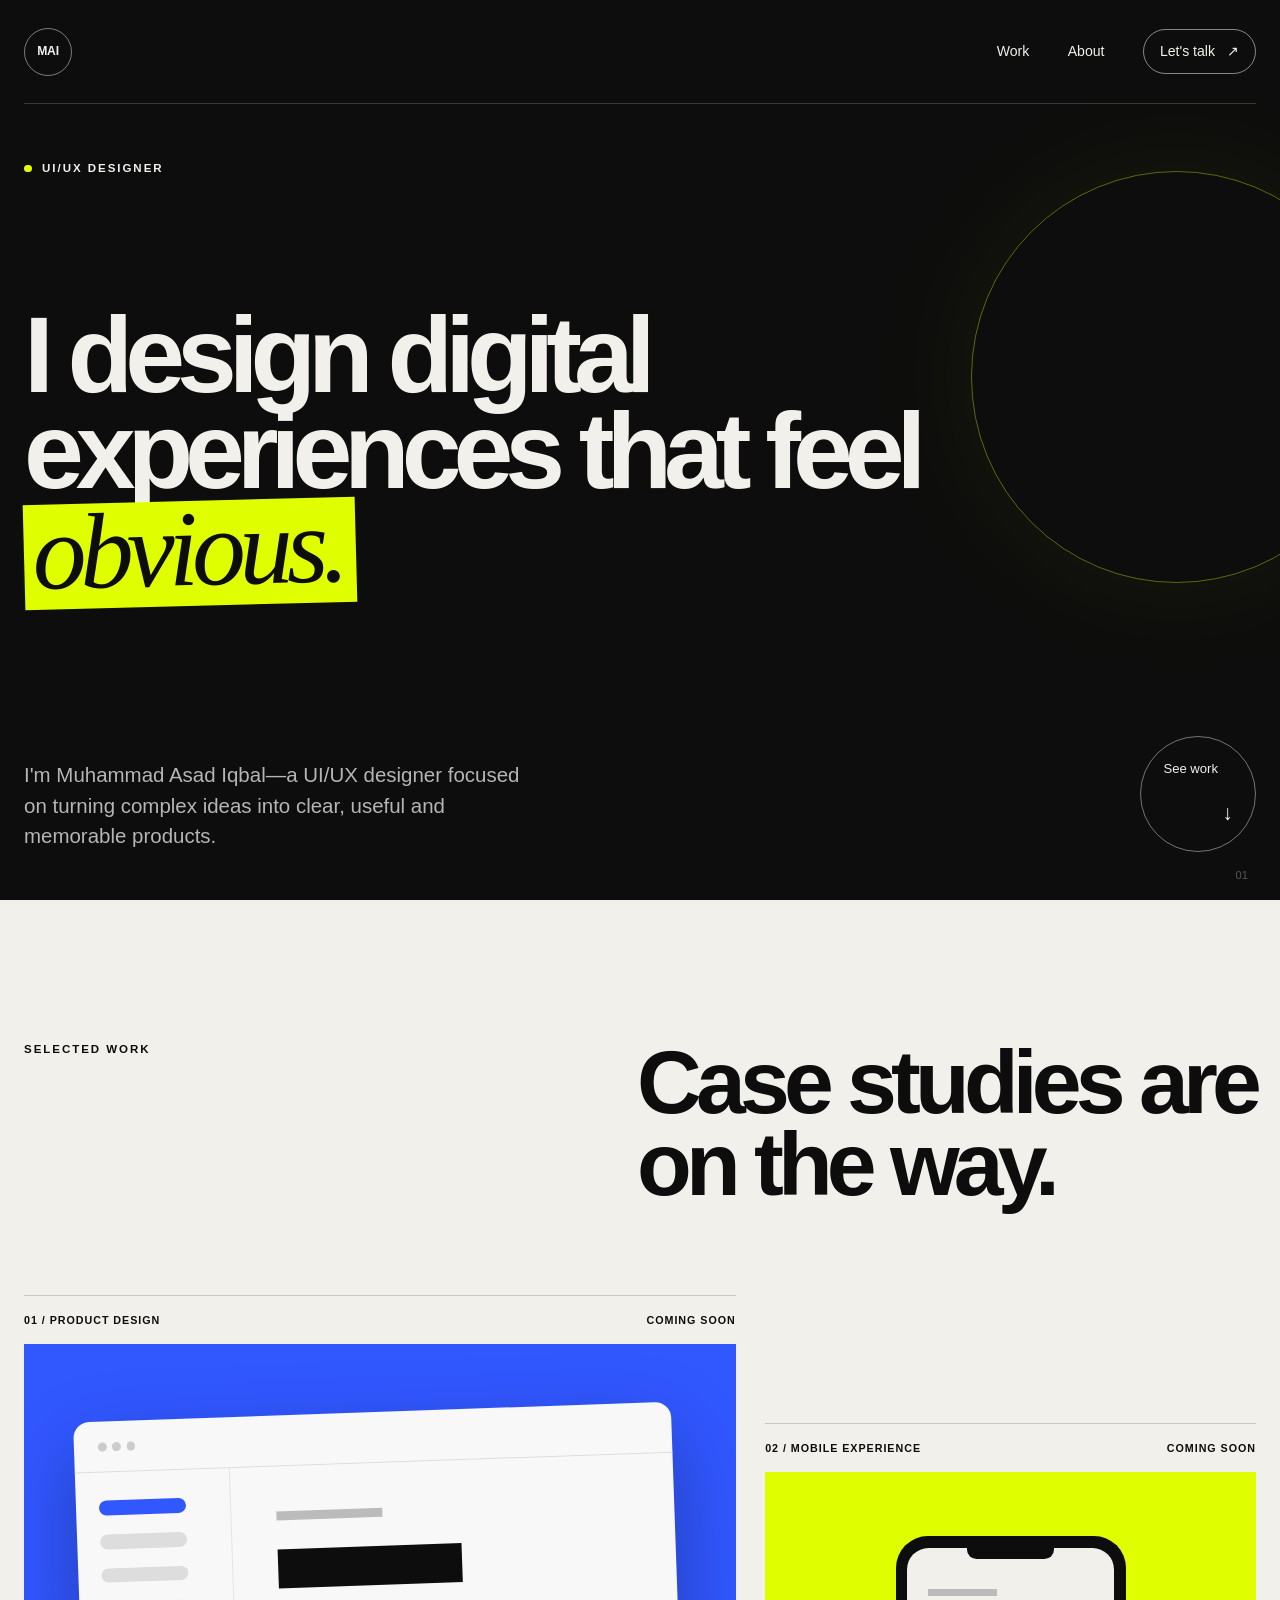
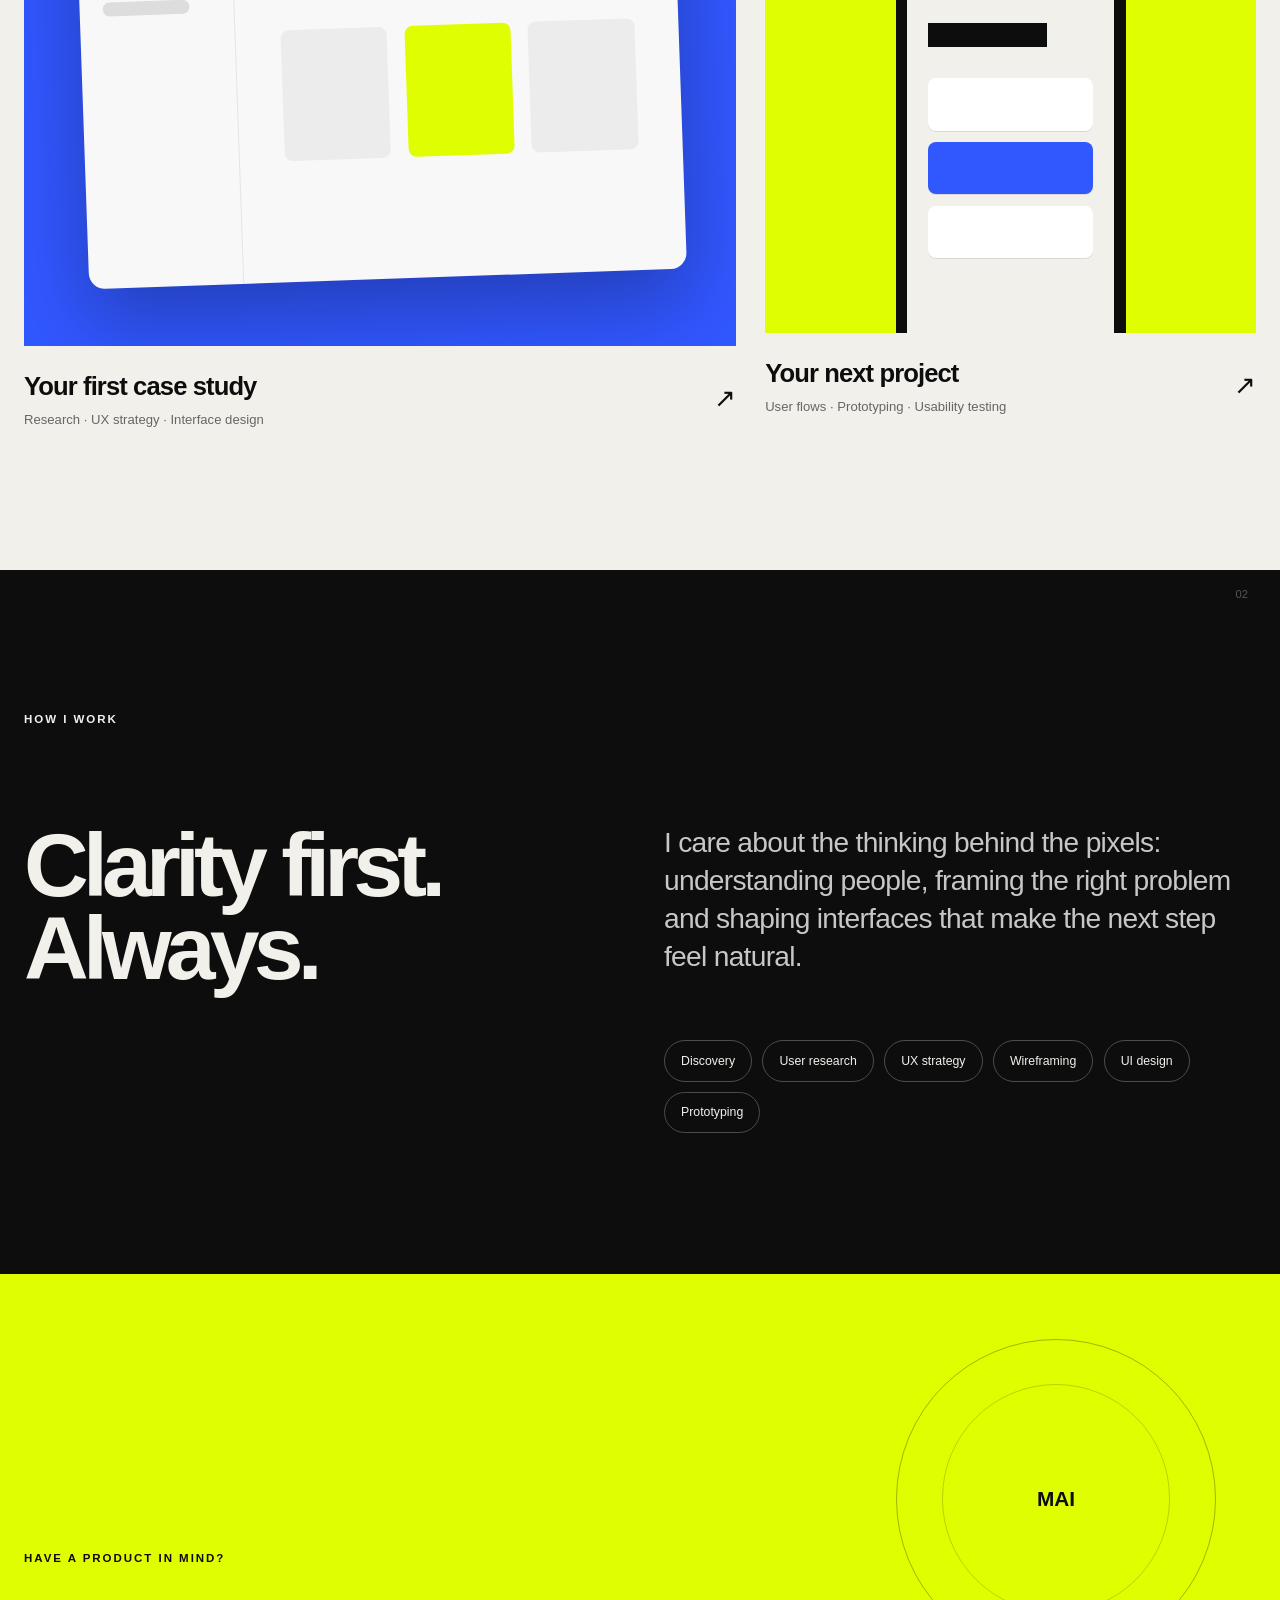
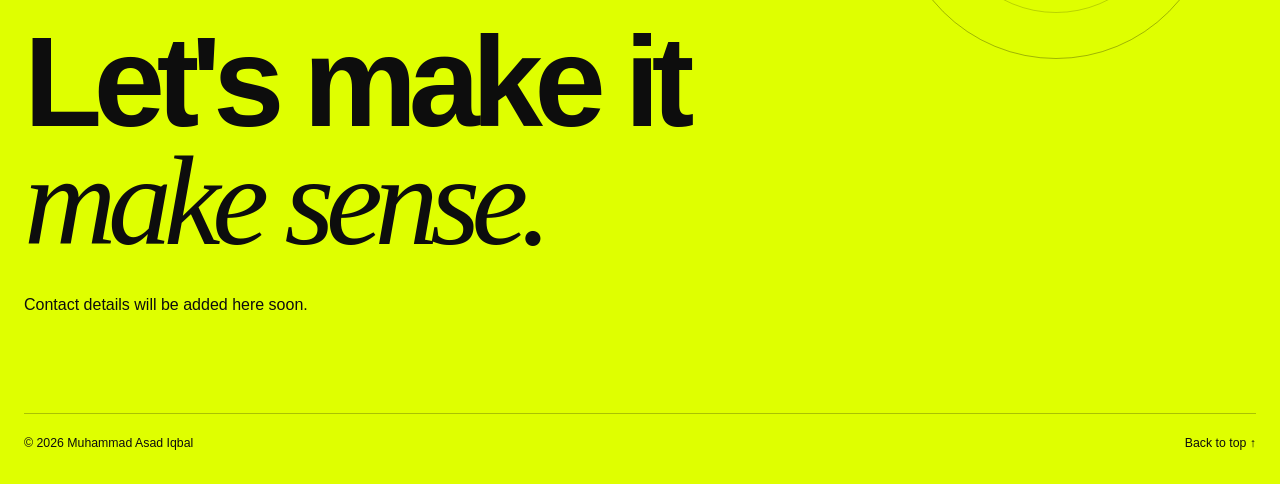
==== index.html @ c63d0452 "Publish starter portfolio" ====
<!doctype html>
<html lang="en">
  <head>
    <meta charset="UTF-8" />
    <meta name="viewport" content="width=device-width, initial-scale=1.0" />
    <meta
      name="description"
      content="Muhammad Asad Iqbal is a UI/UX designer creating clear, thoughtful digital experiences."
    />
    <meta name="theme-color" content="#0d0d0d" />
    <title>Muhammad Asad Iqbal — UI/UX Designer</title>
    <link rel="stylesheet" href="styles.css" />
    <link rel="icon" type="image/svg+xml" href="favicon.svg" />
  </head>
  <body>
    <a class="skip-link" href="#main">Skip to content</a>

    <header class="site-header" aria-label="Primary navigation">
      <a class="monogram" href="#top" aria-label="Muhammad Asad Iqbal, home">MAI</a>
      <nav>
        <a href="#work">Work</a>
        <a href="#about">About</a>
        <a class="nav-cta" href="#contact">Let's talk <span aria-hidden="true">↗</span></a>
      </nav>
    </header>

    <main id="main">
      <section class="hero" id="top" aria-labelledby="hero-title">
        <div class="hero-kicker reveal">
          <span class="status-dot" aria-hidden="true"></span>
          <span>UI/UX designer</span>
        </div>

        <h1 id="hero-title" class="reveal">
          I design digital<br />
          experiences that feel
          <span class="highlight">obvious.</span>
        </h1>

        <div class="hero-footer reveal">
          <p>
            I'm Muhammad Asad Iqbal—a UI/UX designer focused on turning complex
            ideas into clear, useful and memorable products.
          </p>
          <a class="circle-link" href="#work" aria-label="See selected work">
            <span>See work</span>
            <span aria-hidden="true">↓</span>
          </a>
        </div>

        <div class="hero-index" aria-hidden="true">01</div>
      </section>

      <section class="work-section" id="work" aria-labelledby="work-title">
        <div class="section-heading reveal">
          <p class="eyebrow">Selected work</p>
          <h2 id="work-title">Case studies are<br />on the way.</h2>
        </div>

        <div class="project-grid">
          <article class="project-card project-card--primary reveal">
            <div class="project-meta">
              <span>01 / Product design</span>
              <span>Coming soon</span>
            </div>
            <div class="project-visual" aria-hidden="true">
              <div class="window">
                <div class="window-bar"><i></i><i></i><i></i></div>
                <div class="window-body">
                  <div class="sidebar-lines"><b></b><b></b><b></b><b></b></div>
                  <div class="dashboard">
                    <span></span>
                    <strong></strong>
                    <div class="data-row"><i></i><i></i><i></i></div>
                  </div>
                </div>
              </div>
            </div>
            <div class="project-copy">
              <div>
                <h3>Your first case study</h3>
                <p>Research · UX strategy · Interface design</p>
              </div>
              <span class="project-arrow" aria-hidden="true">↗</span>
            </div>
          </article>

          <article class="project-card project-card--secondary reveal">
            <div class="project-meta">
              <span>02 / Mobile experience</span>
              <span>Coming soon</span>
            </div>
            <div class="phone-stage" aria-hidden="true">
              <div class="phone">
                <div class="phone-notch"></div>
                <div class="phone-screen">
                  <span class="phone-label"></span>
                  <strong></strong>
                  <i></i><i></i><i></i>
                </div>
              </div>
            </div>
            <div class="project-copy">
              <div>
                <h3>Your next project</h3>
                <p>User flows · Prototyping · Usability testing</p>
              </div>
              <span class="project-arrow" aria-hidden="true">↗</span>
            </div>
          </article>
        </div>
      </section>

      <section class="about-section" id="about" aria-labelledby="about-title">
        <div class="about-number" aria-hidden="true">02</div>
        <p class="eyebrow reveal">How I work</p>
        <div class="about-grid">
          <h2 id="about-title" class="reveal">Clarity first.<br />Always.</h2>
          <div class="about-copy reveal">
            <p>
              I care about the thinking behind the pixels: understanding people,
              framing the right problem and shaping interfaces that make the next
              step feel natural.
            </p>
            <div class="capabilities" aria-label="Design capabilities">
              <span>Discovery</span>
              <span>User research</span>
              <span>UX strategy</span>
              <span>Wireframing</span>
              <span>UI design</span>
              <span>Prototyping</span>
            </div>
          </div>
        </div>
      </section>

      <section class="contact-section" id="contact" aria-labelledby="contact-title">
        <div class="contact-orbit" aria-hidden="true"><span>MAI</span></div>
        <p class="eyebrow reveal">Have a product in mind?</p>
        <h2 id="contact-title" class="reveal">Let's make it<br /><em>make sense.</em></h2>
        <p class="contact-note reveal">
          Contact details will be added here soon.
        </p>
        <div class="contact-footer">
          <p>© <span id="year">2026</span> Muhammad Asad Iqbal</p>
          <a href="#top">Back to top <span aria-hidden="true">↑</span></a>
        </div>
      </section>
    </main>

    <script src="script.js"></script>
  </body>
</html>
---- styles.css ----
:root {
  --ink: #0d0d0d;
  --paper: #f1f0eb;
  --acid: #dfff00;
  --blue: #3157ff;
  --muted: #858585;
  --line-dark: rgba(255, 255, 255, 0.18);
  --line-light: rgba(13, 13, 13, 0.18);
  --max-width: 1440px;
}

* { box-sizing: border-box; }
html { scroll-behavior: smooth; }

body {
  margin: 0;
  background: var(--ink);
  color: var(--paper);
  font-family: Inter, "Helvetica Neue", Arial, sans-serif;
  font-size: 1rem;
  line-height: 1.5;
  -webkit-font-smoothing: antialiased;
}

a { color: inherit; text-decoration: none; }

.skip-link {
  position: fixed;
  z-index: 99;
  top: 0.75rem;
  left: 0.75rem;
  padding: 0.75rem 1rem;
  color: var(--ink);
  background: var(--acid);
  transform: translateY(-160%);
  transition: transform 180ms ease;
}

.skip-link:focus { transform: translateY(0); }

.site-header {
  position: absolute;
  z-index: 10;
  top: 0;
  left: 50%;
  width: min(100% - 3rem, var(--max-width));
  height: 6.5rem;
  display: flex;
  align-items: center;
  justify-content: space-between;
  transform: translateX(-50%);
  border-bottom: 1px solid var(--line-dark);
}

.monogram {
  width: 3rem;
  height: 3rem;
  display: grid;
  place-items: center;
  border: 1px solid rgba(255,255,255,.45);
  border-radius: 50%;
  font-size: .76rem;
  font-weight: 800;
  letter-spacing: -.02em;
}

nav { display: flex; align-items: center; gap: clamp(1rem, 3vw, 2.5rem); }
nav a { font-size: .88rem; transition: opacity 160ms ease; }
nav a:hover { opacity: .62; }

.nav-cta {
  display: inline-flex;
  align-items: center;
  gap: .75rem;
  padding: .7rem 1rem;
  border: 1px solid rgba(255,255,255,.5);
  border-radius: 999px;
}

.hero {
  position: relative;
  min-height: 100svh;
  padding: 10rem max(1.5rem, calc((100vw - var(--max-width)) / 2)) 3rem;
  display: flex;
  flex-direction: column;
  justify-content: space-between;
  overflow: hidden;
}

.hero::before {
  content: "";
  position: absolute;
  top: 19%;
  right: -8vw;
  width: clamp(16rem, 32vw, 36rem);
  aspect-ratio: 1;
  border: 1px solid rgba(223,255,0,.38);
  border-radius: 50%;
  box-shadow: 0 0 8rem rgba(223,255,0,.06);
}

.hero-kicker, .eyebrow {
  display: flex;
  align-items: center;
  gap: .65rem;
  margin: 0;
  text-transform: uppercase;
  letter-spacing: .17em;
  font-size: .72rem;
  font-weight: 700;
}

.status-dot { width: .48rem; height: .48rem; border-radius: 50%; background: var(--acid); }

.hero h1 {
  position: relative;
  z-index: 1;
  margin: clamp(3rem, 7vh, 6rem) 0;
  max-width: 1180px;
  font-size: clamp(3.6rem, 8.4vw, 8.2rem);
  line-height: .9;
  letter-spacing: -.075em;
  font-weight: 620;
}

.highlight {
  position: relative;
  display: inline-block;
  color: var(--ink);
  font-style: italic;
  font-family: Georgia, serif;
  font-weight: 400;
  letter-spacing: -.06em;
  padding: 0 .13em .08em .08em;
  background: var(--acid);
  transform: rotate(-1.5deg);
}

.hero-footer { display: flex; align-items: flex-end; justify-content: space-between; gap: 2rem; }
.hero-footer > p { max-width: 32rem; margin: 0; color: #b5b5b5; font-size: clamp(1rem, 1.6vw, 1.3rem); }

.circle-link {
  flex: 0 0 auto;
  width: 7.25rem;
  height: 7.25rem;
  padding: 1.4rem;
  display: flex;
  flex-direction: column;
  justify-content: space-between;
  border: 1px solid rgba(255,255,255,.42);
  border-radius: 50%;
  font-size: .82rem;
  transition: color 180ms ease, background 180ms ease, transform 180ms ease;
}

.circle-link span:last-child { align-self: flex-end; font-size: 1.3rem; }
.circle-link:hover { color: var(--ink); background: var(--acid); transform: rotate(4deg); }
.hero-index { position: absolute; right: 2rem; bottom: 1rem; color: #555; font-size: .7rem; }

.work-section {
  padding: clamp(6rem, 11vw, 10rem) max(1.5rem, calc((100vw - var(--max-width)) / 2));
  color: var(--ink);
  background: var(--paper);
}

.section-heading { display: flex; justify-content: space-between; align-items: flex-start; gap: 2rem; margin-bottom: clamp(3.5rem, 7vw, 7rem); }
.section-heading h2, .about-grid h2, .contact-section h2 {
  margin: 0;
  font-size: clamp(3.2rem, 7vw, 7rem);
  line-height: .92;
  letter-spacing: -.065em;
  font-weight: 600;
}

.project-grid { display: grid; grid-template-columns: 1.45fr 1fr; align-items: start; gap: clamp(1rem, 2.3vw, 2.5rem); }
.project-card { border-top: 1px solid var(--line-light); padding-top: 1rem; }
.project-card--secondary { margin-top: 8rem; }
.project-meta, .project-copy { display: flex; justify-content: space-between; gap: 1rem; }
.project-meta { margin-bottom: 1rem; text-transform: uppercase; letter-spacing: .09em; font-size: .67rem; font-weight: 700; }
.project-visual, .phone-stage { height: clamp(25rem, 47vw, 42rem); display: grid; place-items: center; overflow: hidden; }
.project-visual { padding: 8%; background: var(--blue); }

.window { width: 100%; max-width: 720px; aspect-ratio: 1.28; border-radius: 1rem; background: #f8f8f8; box-shadow: 0 2rem 5rem rgba(0,0,0,.28); transform: rotate(-2deg); }
.window-bar { height: 11%; display: flex; align-items: center; gap: .35rem; padding: 0 4%; border-bottom: 1px solid #dedede; }
.window-bar i { width: .55rem; height: .55rem; border-radius: 50%; background: #ccc; }
.window-body { height: 89%; display: grid; grid-template-columns: 26% 1fr; }
.sidebar-lines { padding: 18% 15%; border-right: 1px solid #e4e4e4; }
.sidebar-lines b { display: block; width: 80%; height: 4%; margin-bottom: 18%; border-radius: 999px; background: #ddd; }
.sidebar-lines b:first-child { background: var(--blue); }
.dashboard { padding: 10%; }
.dashboard > span { display: block; width: 30%; height: 3%; margin-bottom: 8%; background: #bbb; }
.dashboard > strong { display: block; width: 52%; height: 12%; margin-bottom: 12%; background: var(--ink); }
.data-row { display: grid; grid-template-columns: repeat(3, 1fr); gap: 5%; height: 40%; }
.data-row i { border-radius: .5rem; background: #ececec; }
.data-row i:nth-child(2) { background: var(--acid); }

.phone-stage { height: clamp(22rem, 36vw, 34rem); padding-top: 4rem; background: var(--acid); }
.phone { align-self: end; width: 55%; max-width: 230px; aspect-ratio: .51; padding: .55rem; border: .2rem solid var(--ink); border-bottom: 0; border-radius: 2rem 2rem 0 0; background: var(--ink); }
.phone-notch { width: 42%; height: .65rem; margin: 0 auto -.65rem; position: relative; z-index: 1; border-radius: 0 0 .6rem .6rem; background: var(--ink); }
.phone-screen { height: 100%; padding: 20% 10%; border-radius: 1.35rem 1.35rem 0 0; background: var(--paper); }
.phone-label { display: block; width: 42%; height: 2%; margin-bottom: 16%; background: #bbb; }
.phone-screen strong { display: block; width: 72%; height: 7%; margin-bottom: 19%; background: var(--ink); }
.phone-screen i { display: block; height: 15%; margin-bottom: 7%; border-radius: .5rem; background: white; box-shadow: 0 1px 0 rgba(0,0,0,.1); }
.phone-screen i:nth-of-type(2) { background: var(--blue); }

.project-copy { align-items: center; padding-top: 1.3rem; }
.project-copy h3 { margin: 0 0 .3rem; font-size: clamp(1.35rem, 2vw, 2rem); letter-spacing: -.035em; }
.project-copy p { margin: 0; color: #666; font-size: .82rem; }
.project-arrow { font-size: 1.6rem; }

.about-section { position: relative; padding: clamp(6rem, 11vw, 10rem) max(1.5rem, calc((100vw - var(--max-width)) / 2)); overflow: hidden; }
.about-number { position: absolute; top: 1rem; right: 2rem; color: #555; font-size: .7rem; }
.about-grid { display: grid; grid-template-columns: 1fr 1fr; gap: 3rem; margin-top: 6rem; }
.about-copy { max-width: 37rem; }
.about-copy > p { margin: 0 0 4rem; color: #c7c7c7; font-size: clamp(1.3rem, 2.2vw, 2rem); line-height: 1.35; letter-spacing: -.025em; }
.capabilities { display: flex; flex-wrap: wrap; gap: .65rem; }
.capabilities span { padding: .65rem 1rem; border: 1px solid #4c4c4c; border-radius: 999px; font-size: .77rem; }

.contact-section { position: relative; min-height: 90svh; padding: clamp(6rem, 11vw, 10rem) max(1.5rem, calc((100vw - var(--max-width)) / 2)) 2rem; display: flex; flex-direction: column; justify-content: center; color: var(--ink); background: var(--acid); overflow: hidden; }
.contact-section h2 { position: relative; z-index: 1; margin: 3.5rem 0 2rem; font-size: clamp(4.2rem, 10vw, 10rem); }
.contact-section h2 em { font-family: Georgia, serif; font-weight: 400; }
.contact-note { margin: 0; font-size: 1rem; }
.contact-orbit { position: absolute; top: 8%; right: 5%; width: clamp(12rem, 25vw, 23rem); aspect-ratio: 1; display: grid; place-items: center; border: 1px solid rgba(13,13,13,.3); border-radius: 50%; }
.contact-orbit::before { content: ""; position: absolute; inset: 14%; border: 1px solid rgba(13,13,13,.18); border-radius: 50%; }
.contact-orbit span { position: relative; z-index: 1; font-weight: 800; font-size: 1.3rem; }
.contact-footer { position: absolute; left: max(1.5rem, calc((100vw - var(--max-width)) / 2)); right: max(1.5rem, calc((100vw - var(--max-width)) / 2)); bottom: 2rem; display: flex; justify-content: space-between; gap: 1rem; padding-top: 1.2rem; border-top: 1px solid rgba(13,13,13,.25); font-size: .77rem; }
.contact-footer p { margin: 0; }

.reveal { opacity: 0; transform: translateY(24px); transition: opacity 700ms ease, transform 700ms cubic-bezier(.2,.8,.2,1); }
.reveal.is-visible { opacity: 1; transform: translateY(0); }

@media (max-width: 760px) {
  .site-header { width: calc(100% - 2rem); height: 5rem; }
  nav > a:not(.nav-cta) { display: none; }
  .hero { padding: 8rem 1rem 2rem; min-height: 48rem; }
  .hero h1 { font-size: clamp(3.4rem, 16vw, 5.6rem); }
  .hero-footer { align-items: flex-start; flex-direction: column; }
  .circle-link { width: 6rem; height: 6rem; }
  .section-heading { display: block; }
  .section-heading .eyebrow { margin-bottom: 2rem; }
  .project-grid { grid-template-columns: 1fr; }
  .project-card--secondary { margin-top: 3rem; }
  .project-visual { height: 25rem; }
  .phone-stage { height: 26rem; }
  .about-grid { grid-template-columns: 1fr; margin-top: 3rem; }
  .contact-section { min-height: 48rem; }
  .contact-orbit { top: 10%; right: -4rem; opacity: .55; }
  .contact-footer { left: 1rem; right: 1rem; }
}

@media (prefers-reduced-motion: reduce) {
  html { scroll-behavior: auto; }
  *, *::before, *::after { transition-duration: .01ms !important; animation-duration: .01ms !important; }
  .reveal { opacity: 1; transform: none; }
}
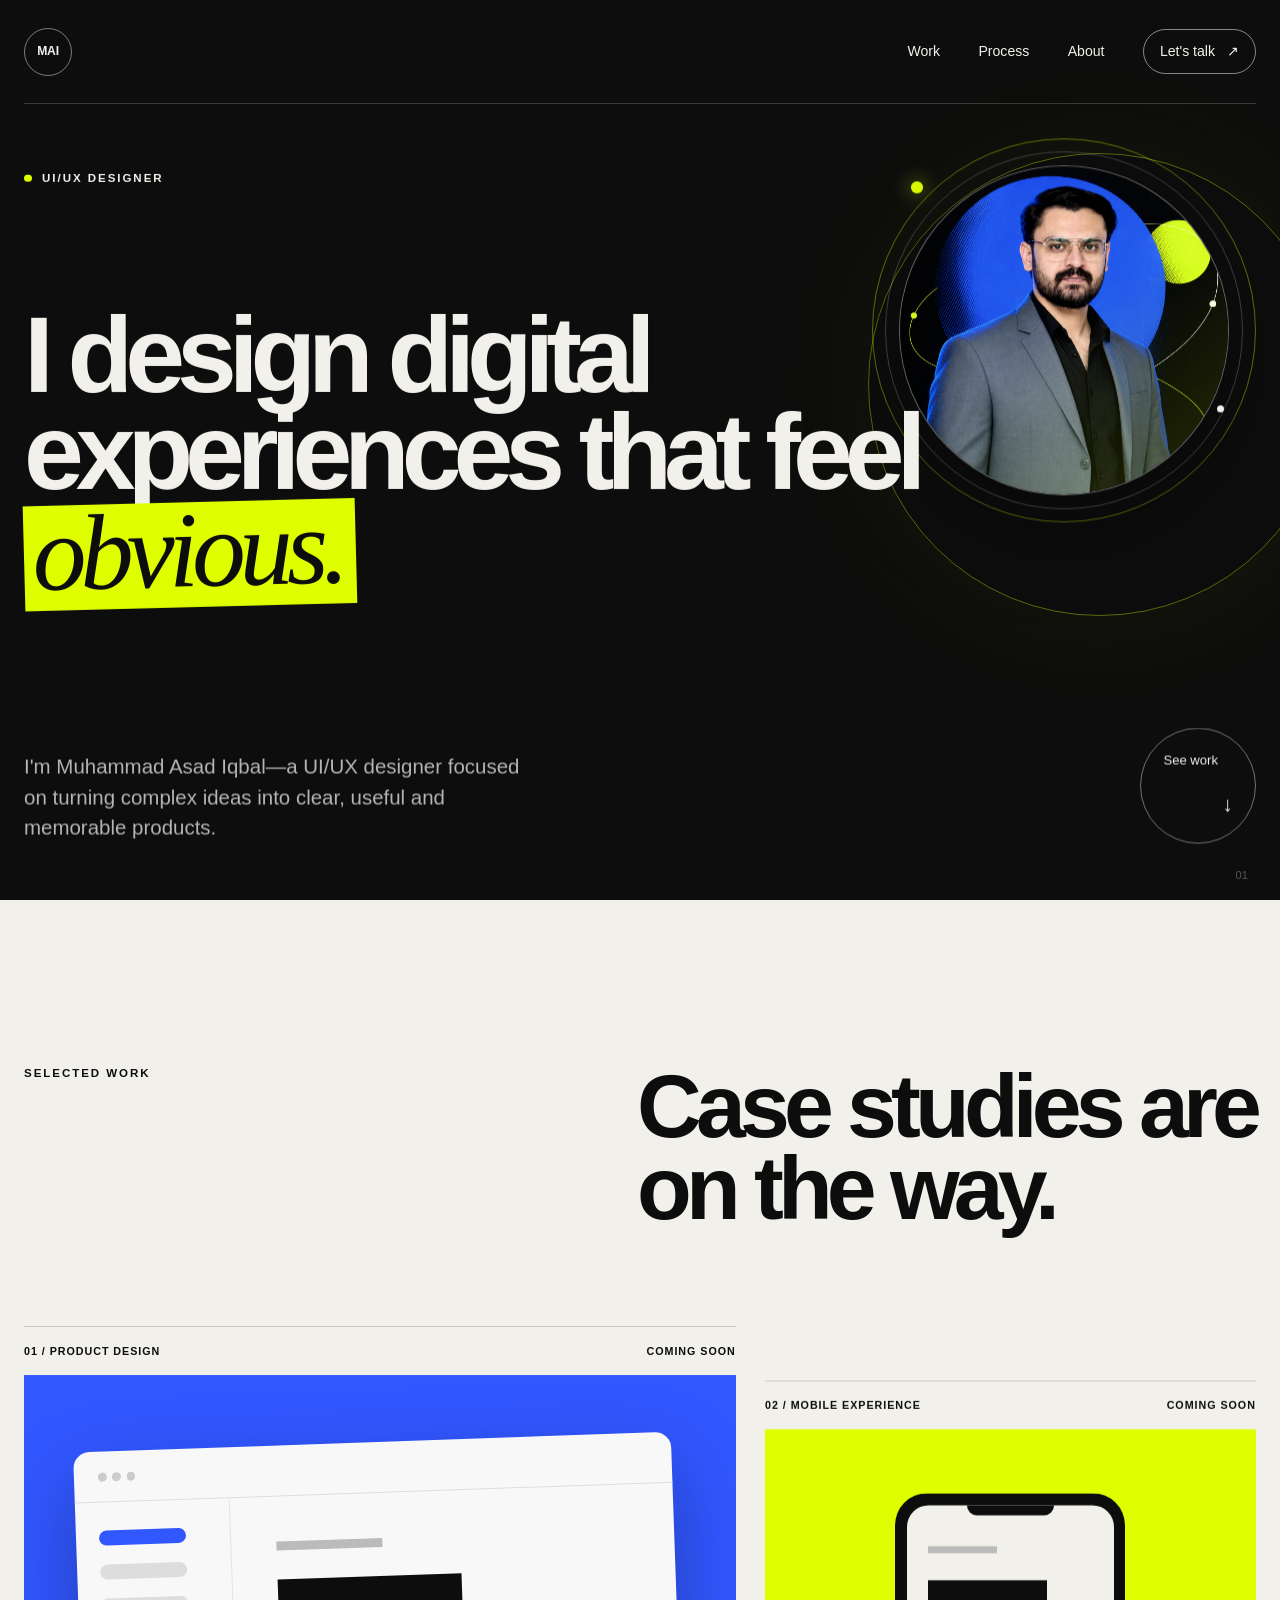
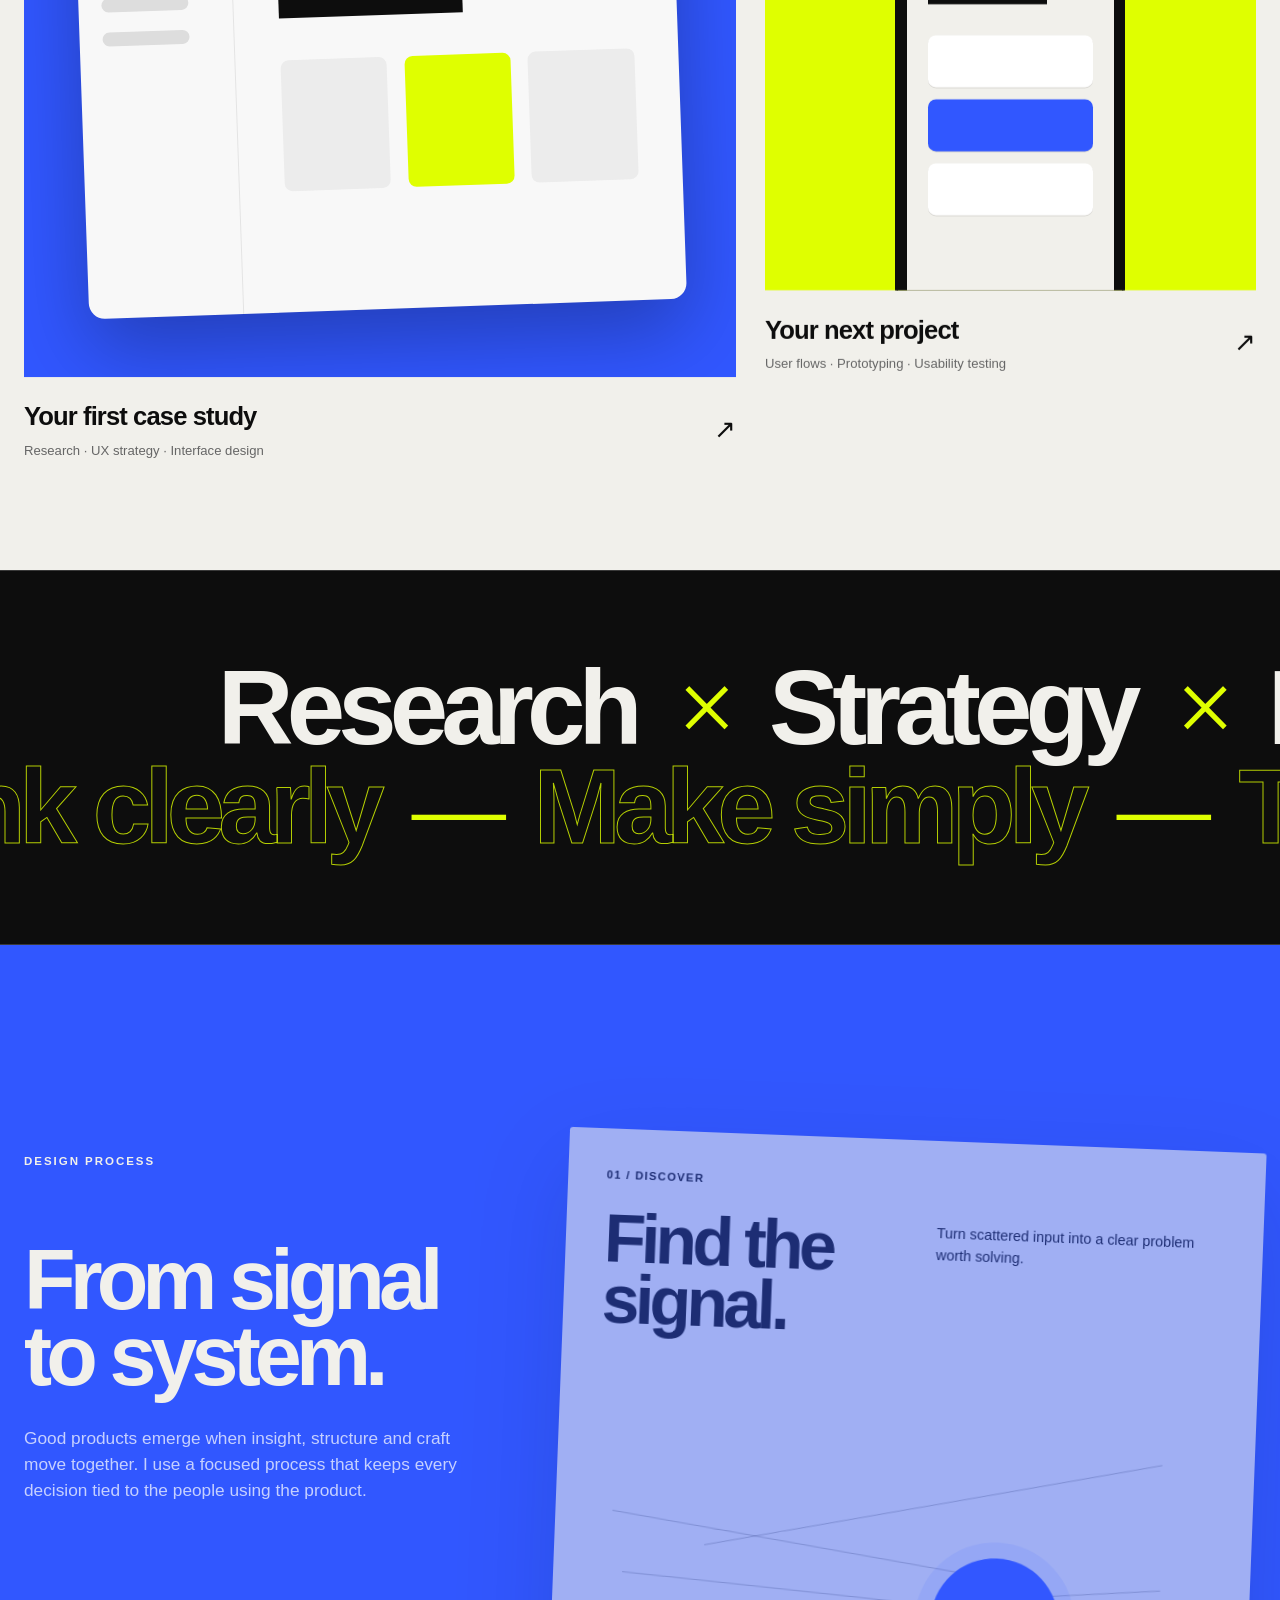
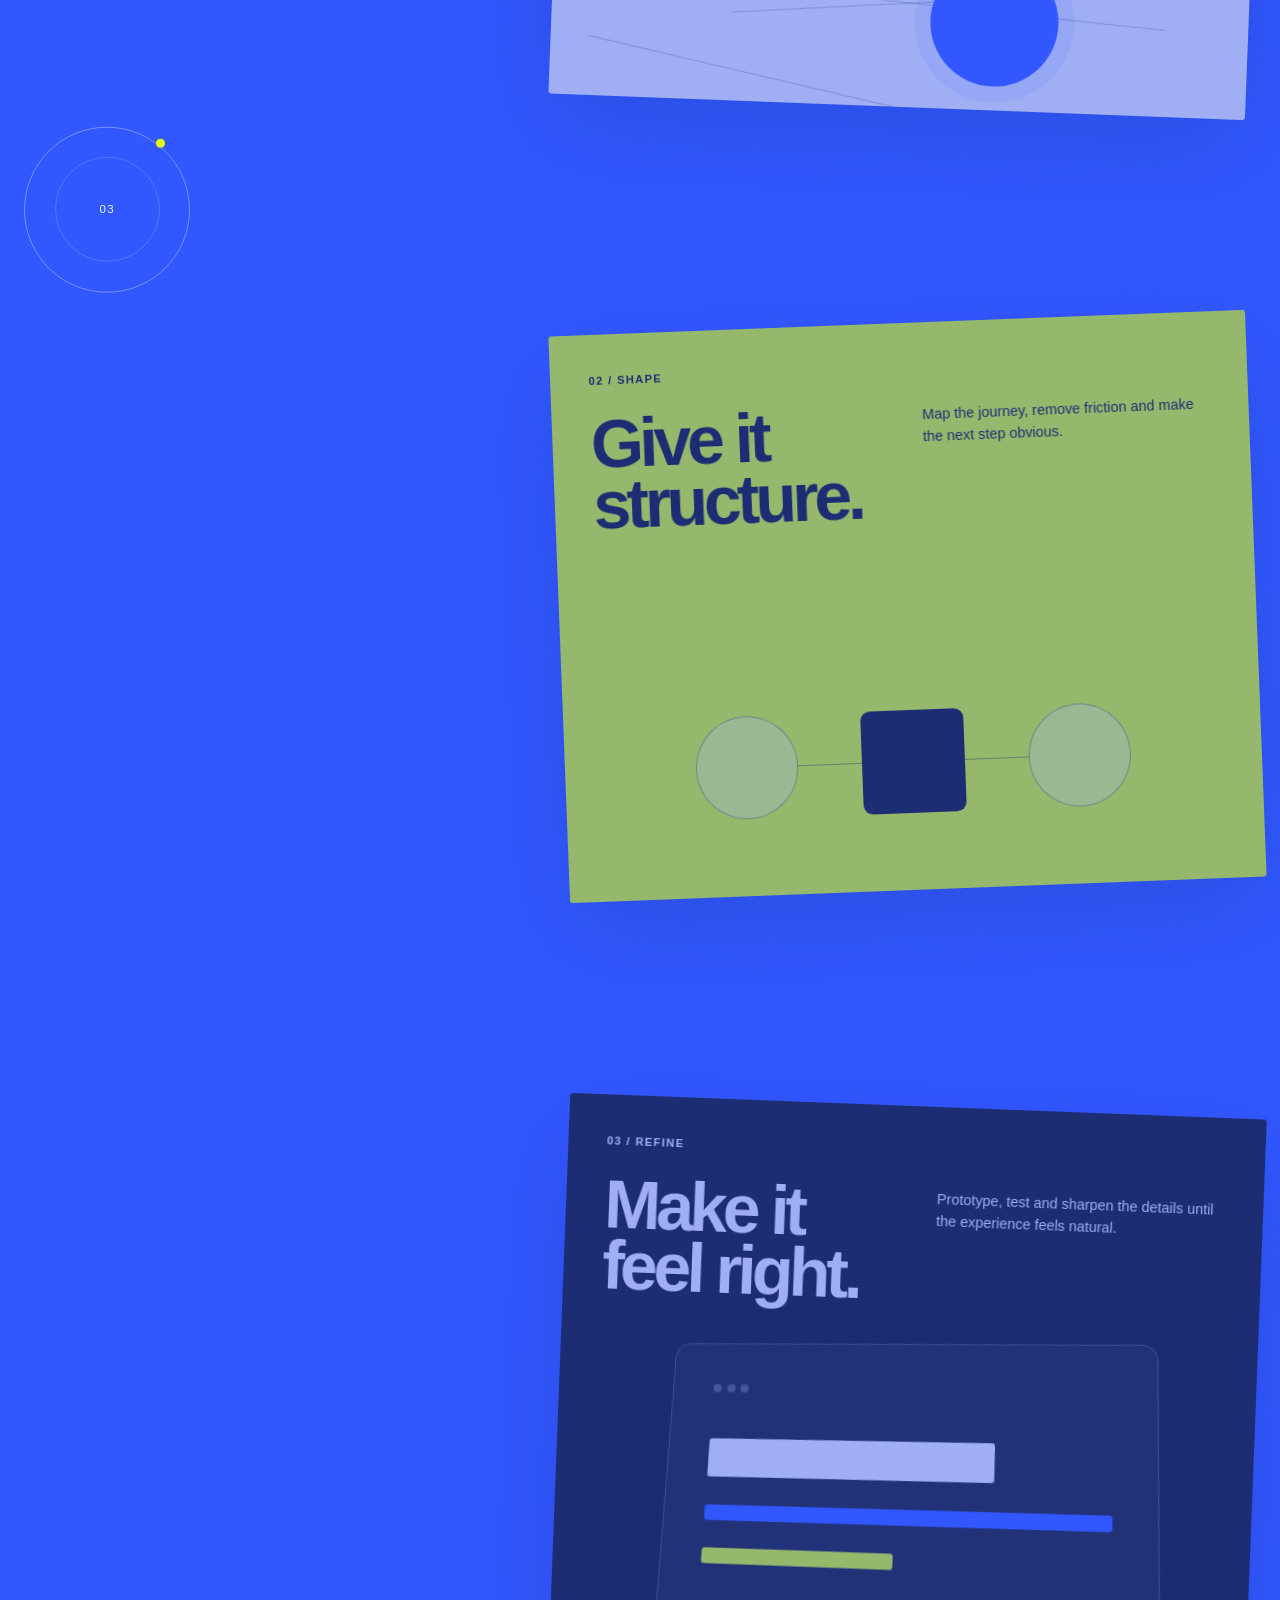
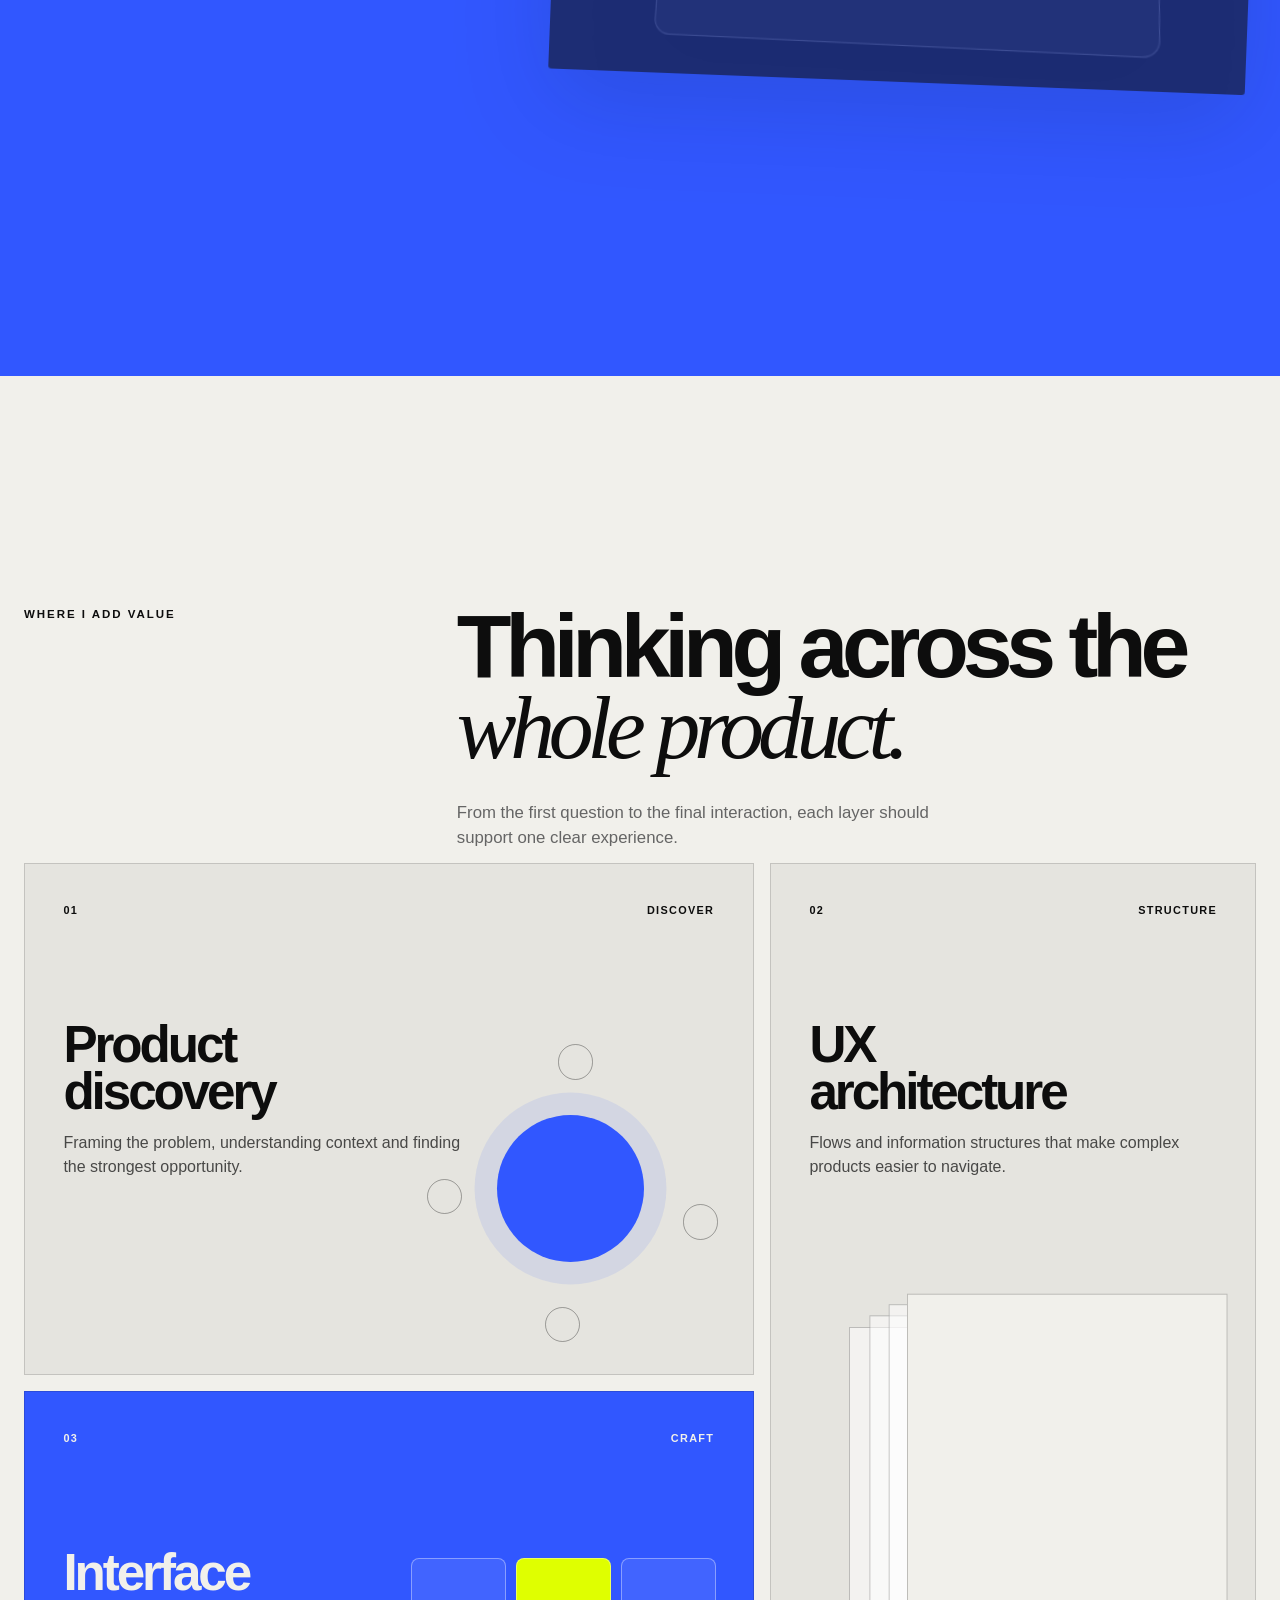
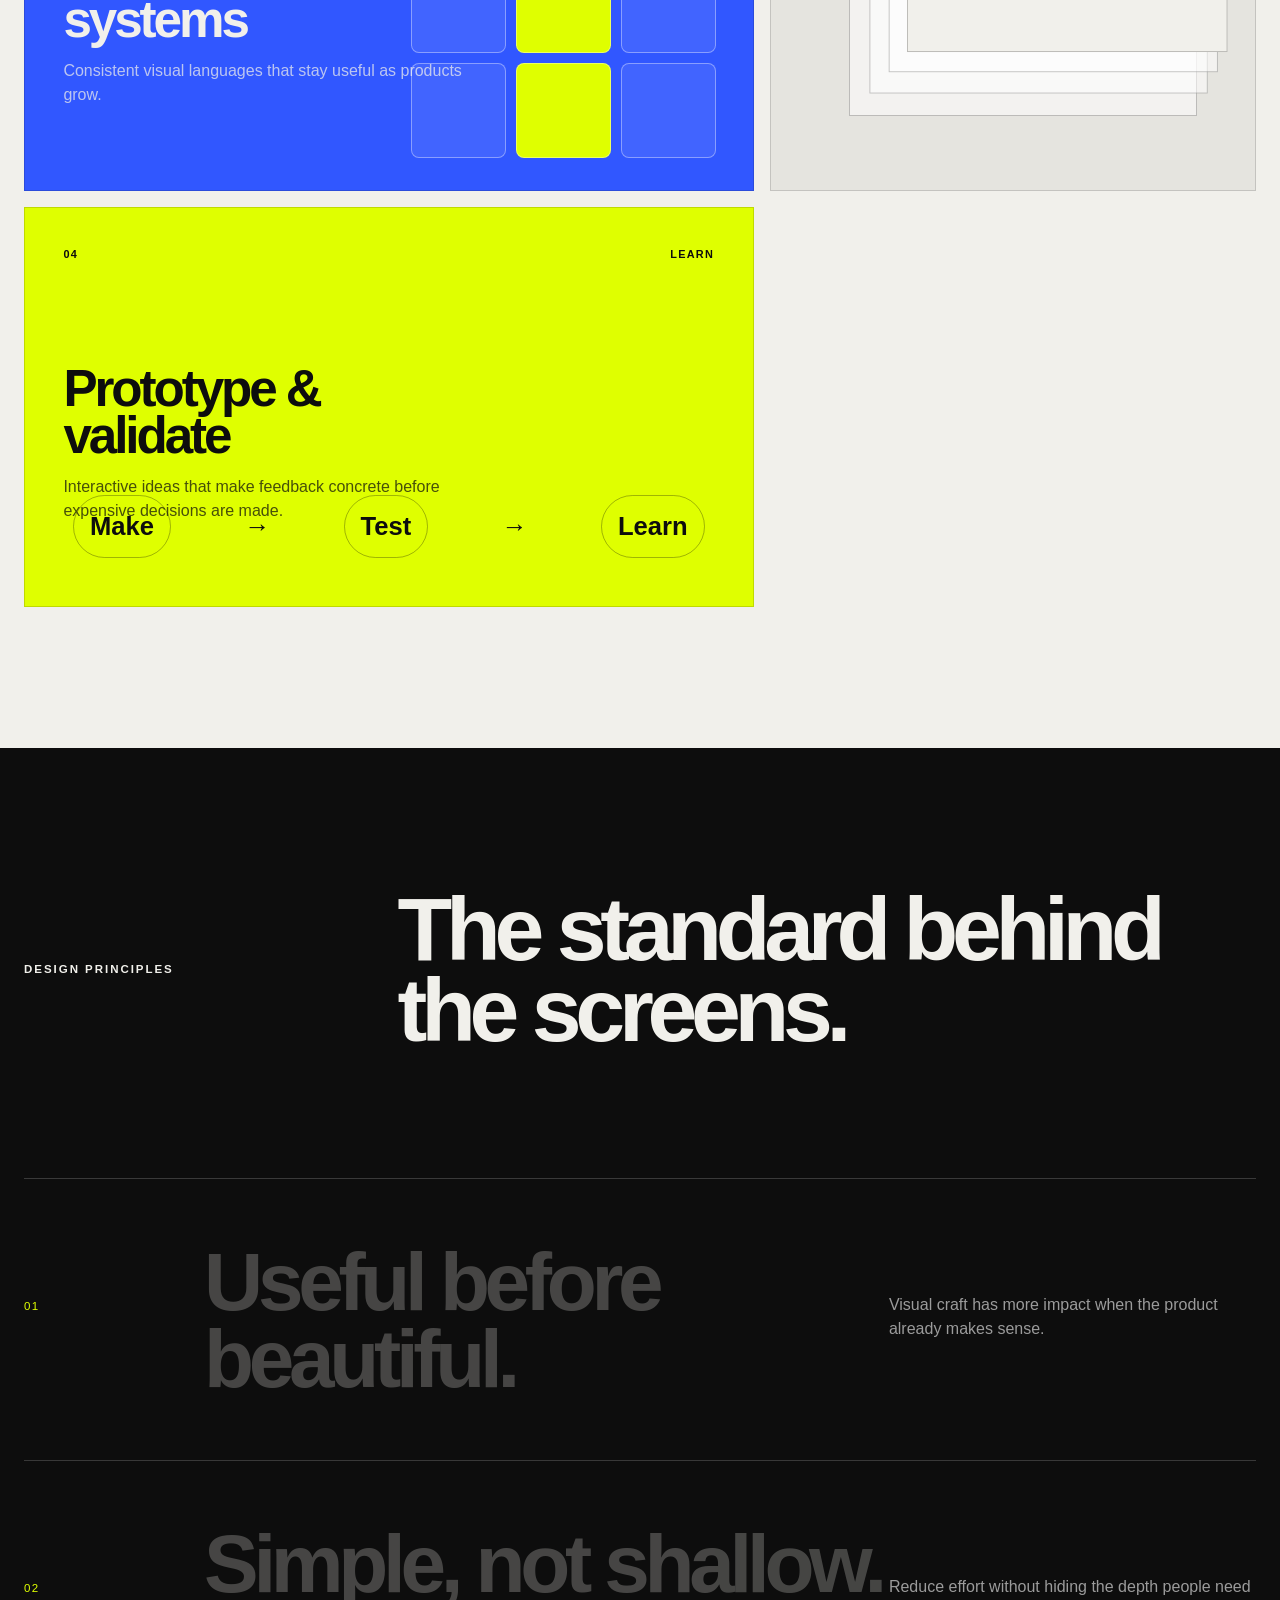
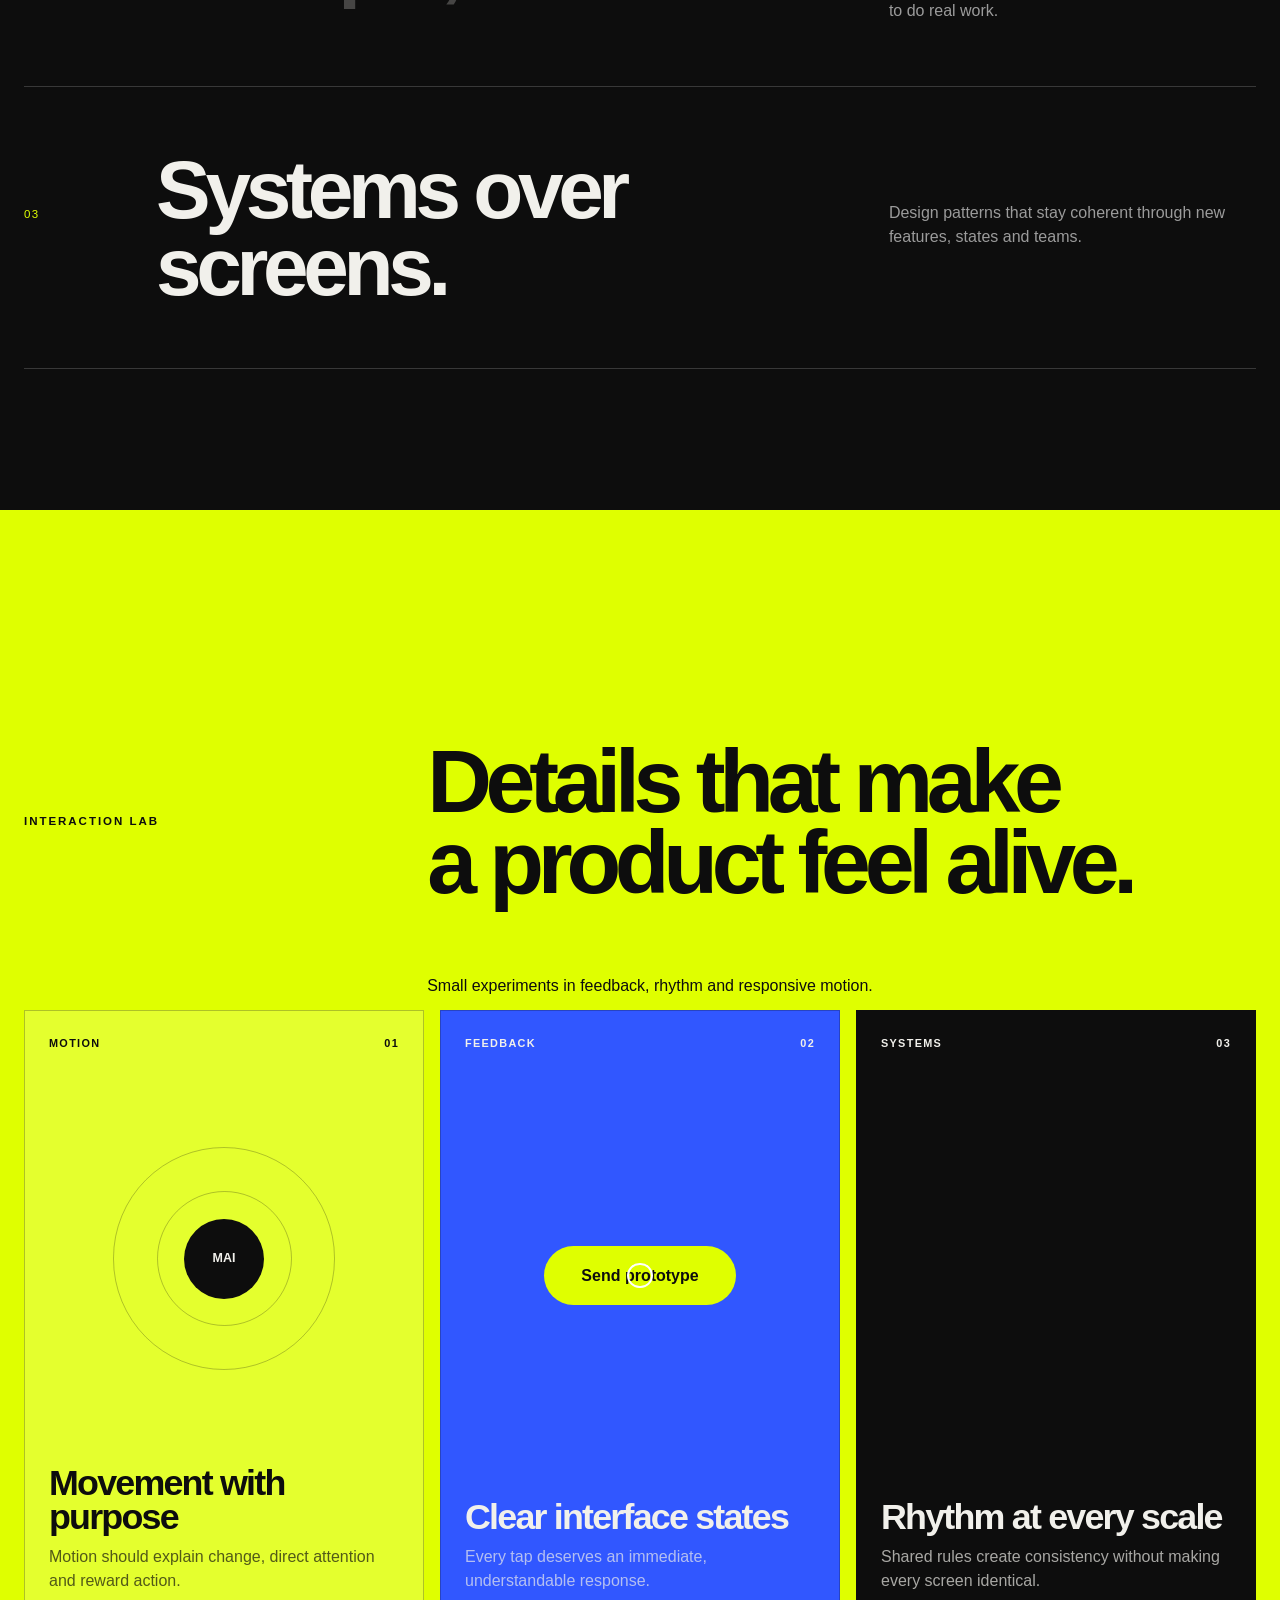
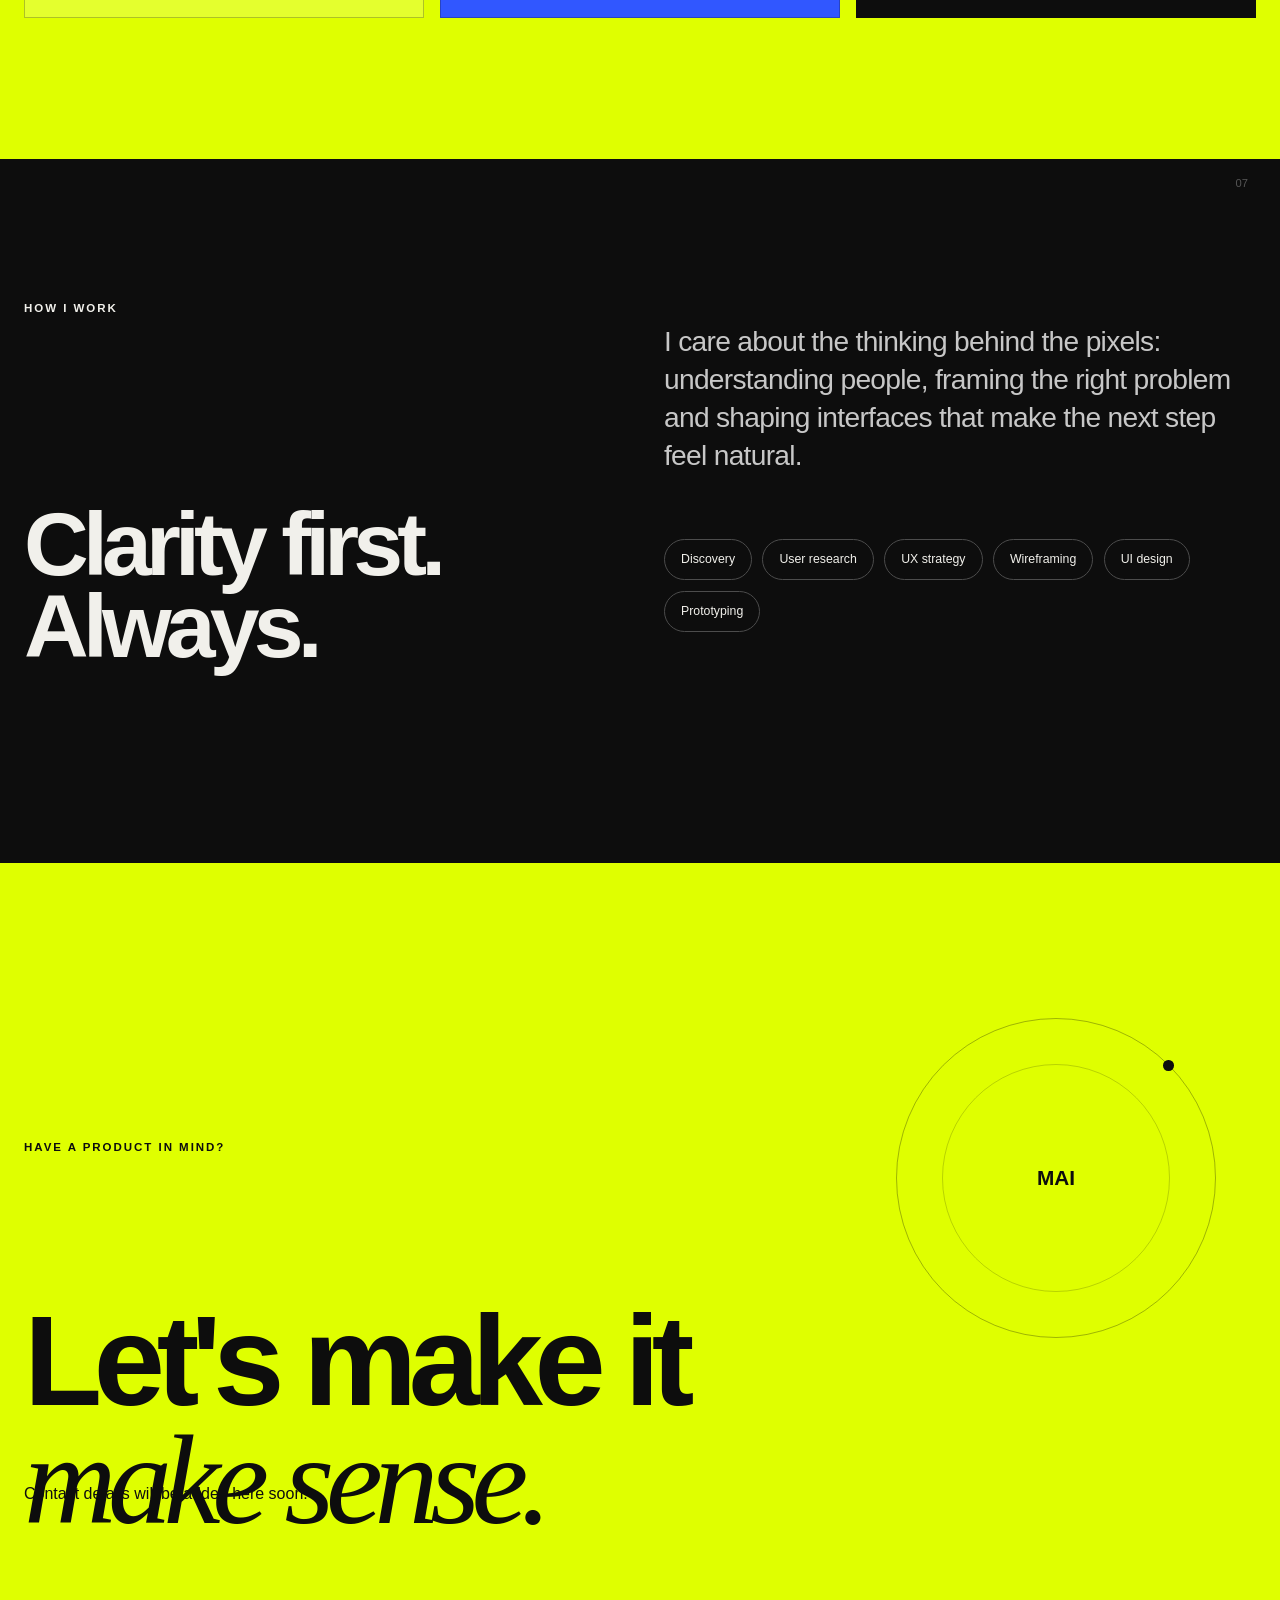
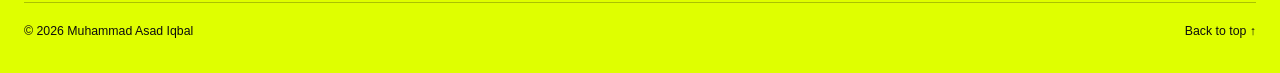
==== commit 8eed07cc: "Publish animated portfolio with new artistic hero" ====
--- a/index.html
+++ b/index.html
@@ -14,11 +14,13 @@
   </head>
   <body>
     <a class="skip-link" href="#main">Skip to content</a>
+    <div class="scroll-progress" aria-hidden="true"></div>
 
     <header class="site-header" aria-label="Primary navigation">
       <a class="monogram" href="#top" aria-label="Muhammad Asad Iqbal, home">MAI</a>
       <nav>
         <a href="#work">Work</a>
+        <a href="#process">Process</a>
         <a href="#about">About</a>
         <a class="nav-cta" href="#contact">Let's talk <span aria-hidden="true">↗</span></a>
       </nav>
@@ -26,18 +28,31 @@
 
     <main id="main">
       <section class="hero" id="top" aria-labelledby="hero-title">
-        <div class="hero-kicker reveal">
+        <div class="hero-kicker reveal" data-parallax-speed="-0.035">
           <span class="status-dot" aria-hidden="true"></span>
           <span>UI/UX designer</span>
         </div>
 
-        <h1 id="hero-title" class="reveal">
+        <figure class="hero-portrait" data-parallax-speed="0.115">
+          <div class="portrait-orbit portrait-orbit--outer" aria-hidden="true"></div>
+          <div class="portrait-shell">
+            <img
+              src="hero-profile-v3.png"
+              alt="Muhammad Asad Iqbal"
+              width="720"
+              height="1280"
+            />
+          </div>
+          <div class="portrait-orbit portrait-orbit--inner" aria-hidden="true"></div>
+        </figure>
+
+        <h1 id="hero-title" class="reveal" data-parallax-speed="0.045">
           I design digital<br />
           experiences that feel
           <span class="highlight">obvious.</span>
         </h1>
 
-        <div class="hero-footer reveal">
+        <div class="hero-footer reveal" data-parallax-speed="-0.025">
           <p>
             I'm Muhammad Asad Iqbal—a UI/UX designer focused on turning complex
             ideas into clear, useful and memorable products.
@@ -52,13 +67,13 @@
       </section>
 
       <section class="work-section" id="work" aria-labelledby="work-title">
-        <div class="section-heading reveal">
+        <div class="section-heading reveal" data-parallax-speed="0.035">
           <p class="eyebrow">Selected work</p>
           <h2 id="work-title">Case studies are<br />on the way.</h2>
         </div>
 
         <div class="project-grid">
-          <article class="project-card project-card--primary reveal">
+          <article class="project-card project-card--primary reveal" data-parallax-speed="0.025">
             <div class="project-meta">
               <span>01 / Product design</span>
               <span>Coming soon</span>
@@ -85,7 +100,7 @@
             </div>
           </article>
 
-          <article class="project-card project-card--secondary reveal">
+          <article class="project-card project-card--secondary reveal" data-parallax-speed="-0.035">
             <div class="project-meta">
               <span>02 / Mobile experience</span>
               <span>Coming soon</span>
@@ -111,12 +126,185 @@
         </div>
       </section>
 
+      <section class="kinetic-section" aria-label="Design disciplines">
+        <div class="kinetic-row" data-kinetic-speed="-0.16" aria-hidden="true">
+          <div class="kinetic-track">
+            <span>Research</span><i>×</i><span>Strategy</span><i>×</i><span>Interface</span><i>×</i><span>Prototype</span><i>×</i>
+            <span>Research</span><i>×</i><span>Strategy</span><i>×</i><span>Interface</span><i>×</i><span>Prototype</span><i>×</i>
+          </div>
+        </div>
+        <div class="kinetic-row kinetic-row--reverse" data-kinetic-speed="0.12" aria-hidden="true">
+          <div class="kinetic-track">
+            <span>Think clearly</span><i>—</i><span>Make simply</span><i>—</i><span>Test honestly</span><i>—</i>
+            <span>Think clearly</span><i>—</i><span>Make simply</span><i>—</i><span>Test honestly</span><i>—</i>
+          </div>
+        </div>
+      </section>
+
+      <section class="process-section" id="process" aria-labelledby="process-title">
+        <header class="process-intro reveal" data-parallax-speed="0.025">
+          <p class="eyebrow">Design process</p>
+          <h2 id="process-title">From signal<br />to system.</h2>
+          <p class="process-lede">
+            Good products emerge when insight, structure and craft move together.
+            I use a focused process that keeps every decision tied to the people
+            using the product.
+          </p>
+          <div class="process-ring" aria-hidden="true"><span>03</span></div>
+        </header>
+
+        <div class="process-stack">
+          <article class="process-card process-card--discover" data-scroll-card style="--card-index: 0">
+            <div class="process-card-copy">
+              <span class="process-step">01 / Discover</span>
+              <h3>Find the signal.</h3>
+              <p>Turn scattered input into a clear problem worth solving.</p>
+            </div>
+            <div class="process-visual process-visual--signal" aria-hidden="true">
+              <span></span><span></span><span></span><span></span><span></span>
+              <b></b>
+            </div>
+          </article>
+
+          <article class="process-card process-card--shape" data-scroll-card style="--card-index: 1">
+            <div class="process-card-copy">
+              <span class="process-step">02 / Shape</span>
+              <h3>Give it structure.</h3>
+              <p>Map the journey, remove friction and make the next step obvious.</p>
+            </div>
+            <div class="process-visual process-visual--flow" aria-hidden="true">
+              <span></span><i></i><span></span><i></i><span></span>
+            </div>
+          </article>
+
+          <article class="process-card process-card--refine" data-scroll-card style="--card-index: 2">
+            <div class="process-card-copy">
+              <span class="process-step">03 / Refine</span>
+              <h3>Make it feel right.</h3>
+              <p>Prototype, test and sharpen the details until the experience feels natural.</p>
+            </div>
+            <div class="process-visual process-visual--polish" aria-hidden="true">
+              <div><span></span><span></span><span></span></div>
+              <b></b><b></b><b></b>
+            </div>
+          </article>
+        </div>
+      </section>
+
+      <section class="expertise-section" aria-labelledby="expertise-title">
+        <div class="expertise-heading reveal" data-parallax-speed="0.025">
+          <p class="eyebrow">Where I add value</p>
+          <h2 id="expertise-title">Thinking across the<br /><em>whole product.</em></h2>
+          <p>
+            From the first question to the final interaction, each layer should
+            support one clear experience.
+          </p>
+        </div>
+
+        <div class="expertise-grid">
+          <article class="expertise-card expertise-card--wide reveal" data-spotlight-card>
+            <div class="expertise-topline"><span>01</span><span>Discover</span></div>
+            <h3>Product discovery</h3>
+            <p>Framing the problem, understanding context and finding the strongest opportunity.</p>
+            <div class="discovery-map" aria-hidden="true"><i></i><i></i><i></i><i></i><b></b></div>
+          </article>
+
+          <article class="expertise-card expertise-card--tall reveal" data-spotlight-card>
+            <div class="expertise-topline"><span>02</span><span>Structure</span></div>
+            <h3>UX architecture</h3>
+            <p>Flows and information structures that make complex products easier to navigate.</p>
+            <div class="architecture-stack" aria-hidden="true"><span></span><span></span><span></span><span></span></div>
+          </article>
+
+          <article class="expertise-card expertise-card--blue reveal" data-spotlight-card>
+            <div class="expertise-topline"><span>03</span><span>Craft</span></div>
+            <h3>Interface systems</h3>
+            <p>Consistent visual languages that stay useful as products grow.</p>
+            <div class="system-grid" aria-hidden="true"><i></i><i></i><i></i><i></i><i></i><i></i></div>
+          </article>
+
+          <article class="expertise-card expertise-card--acid reveal" data-spotlight-card>
+            <div class="expertise-topline"><span>04</span><span>Learn</span></div>
+            <h3>Prototype & validate</h3>
+            <p>Interactive ideas that make feedback concrete before expensive decisions are made.</p>
+            <div class="prototype-loop" aria-hidden="true"><span>Make</span><i>→</i><span>Test</span><i>→</i><span>Learn</span></div>
+          </article>
+        </div>
+      </section>
+
+      <section class="principles-section" aria-labelledby="principles-title">
+        <header class="principles-heading reveal">
+          <p class="eyebrow">Design principles</p>
+          <h2 id="principles-title">The standard behind<br />the screens.</h2>
+        </header>
+
+        <div class="principles-list">
+          <article class="principle-row" data-principle>
+            <span class="principle-number">01</span>
+            <h3>Useful before beautiful.</h3>
+            <p>Visual craft has more impact when the product already makes sense.</p>
+            <div class="principle-line" aria-hidden="true"></div>
+          </article>
+          <article class="principle-row" data-principle>
+            <span class="principle-number">02</span>
+            <h3>Simple, not shallow.</h3>
+            <p>Reduce effort without hiding the depth people need to do real work.</p>
+            <div class="principle-line" aria-hidden="true"></div>
+          </article>
+          <article class="principle-row" data-principle>
+            <span class="principle-number">03</span>
+            <h3>Systems over screens.</h3>
+            <p>Design patterns that stay coherent through new features, states and teams.</p>
+            <div class="principle-line" aria-hidden="true"></div>
+          </article>
+        </div>
+      </section>
+
+      <section class="lab-section" aria-labelledby="lab-title">
+        <div class="lab-heading reveal" data-parallax-speed="0.025">
+          <p class="eyebrow">Interaction lab</p>
+          <h2 id="lab-title">Details that make<br />a product feel alive.</h2>
+          <p>Small experiments in feedback, rhythm and responsive motion.</p>
+        </div>
+
+        <div class="lab-grid">
+          <article class="lab-card lab-card--orbit reveal">
+            <div class="lab-meta"><span>Motion</span><span>01</span></div>
+            <div class="lab-demo orbit-demo" aria-hidden="true">
+              <div class="orbit-core">MAI</div>
+              <span></span><span></span><span></span>
+            </div>
+            <h3>Movement with purpose</h3>
+            <p>Motion should explain change, direct attention and reward action.</p>
+          </article>
+
+          <article class="lab-card lab-card--states reveal">
+            <div class="lab-meta"><span>Feedback</span><span>02</span></div>
+            <div class="lab-demo state-demo" aria-hidden="true">
+              <button tabindex="-1"><span>Send prototype</span><i>✓</i></button>
+              <div class="state-cursor"></div>
+            </div>
+            <h3>Clear interface states</h3>
+            <p>Every tap deserves an immediate, understandable response.</p>
+          </article>
+
+          <article class="lab-card lab-card--tokens reveal">
+            <div class="lab-meta"><span>Systems</span><span>03</span></div>
+            <div class="lab-demo token-demo" aria-hidden="true">
+              <i></i><i></i><i></i><i></i><i></i><i></i><i></i><i></i>
+            </div>
+            <h3>Rhythm at every scale</h3>
+            <p>Shared rules create consistency without making every screen identical.</p>
+          </article>
+        </div>
+      </section>
+
       <section class="about-section" id="about" aria-labelledby="about-title">
-        <div class="about-number" aria-hidden="true">02</div>
+        <div class="about-number" aria-hidden="true">07</div>
         <p class="eyebrow reveal">How I work</p>
         <div class="about-grid">
-          <h2 id="about-title" class="reveal">Clarity first.<br />Always.</h2>
-          <div class="about-copy reveal">
+          <h2 id="about-title" class="reveal" data-parallax-speed="0.035">Clarity first.<br />Always.</h2>
+          <div class="about-copy reveal" data-parallax-speed="-0.025">
             <p>
               I care about the thinking behind the pixels: understanding people,
               framing the right problem and shaping interfaces that make the next
@@ -135,9 +323,9 @@
       </section>
 
       <section class="contact-section" id="contact" aria-labelledby="contact-title">
-        <div class="contact-orbit" aria-hidden="true"><span>MAI</span></div>
+        <div class="contact-orbit" data-parallax-speed="0.08" aria-hidden="true"><span>MAI</span></div>
         <p class="eyebrow reveal">Have a product in mind?</p>
-        <h2 id="contact-title" class="reveal">Let's make it<br /><em>make sense.</em></h2>
+        <h2 id="contact-title" class="reveal" data-parallax-speed="0.035">Let's make it<br /><em>make sense.</em></h2>
         <p class="contact-note reveal">
           Contact details will be added here soon.
         </p>
--- a/styles.css
+++ b/styles.css
@@ -20,6 +20,7 @@
   font-size: 1rem;
   line-height: 1.5;
   -webkit-font-smoothing: antialiased;
+  overflow-x: hidden;
 }
 
 a { color: inherit; text-decoration: none; }
@@ -38,6 +39,19 @@
 
 .skip-link:focus { transform: translateY(0); }
 
+.scroll-progress {
+  position: fixed;
+  z-index: 50;
+  top: 0;
+  left: 0;
+  width: 3px;
+  height: 100vh;
+  background: var(--acid);
+  transform: scaleY(var(--scroll-progress, 0));
+  transform-origin: top;
+  pointer-events: none;
+}
+
 .site-header {
   position: absolute;
   z-index: 10;
@@ -90,13 +104,14 @@
 .hero::before {
   content: "";
   position: absolute;
-  top: 19%;
-  right: -8vw;
-  width: clamp(16rem, 32vw, 36rem);
+  top: 17%;
+  right: -4vw;
+  width: clamp(18rem, 36vw, 39rem);
   aspect-ratio: 1;
   border: 1px solid rgba(223,255,0,.38);
   border-radius: 50%;
   box-shadow: 0 0 8rem rgba(223,255,0,.06);
+  animation: haloPulse 7s ease-in-out infinite;
 }
 
 .hero-kicker, .eyebrow {
@@ -116,11 +131,92 @@
   position: relative;
   z-index: 1;
   margin: clamp(3rem, 7vh, 6rem) 0;
-  max-width: 1180px;
+  max-width: 1130px;
   font-size: clamp(3.6rem, 8.4vw, 8.2rem);
   line-height: .9;
   letter-spacing: -.075em;
   font-weight: 620;
+}
+
+.hero-portrait {
+  --parallax-y: 0px;
+  position: absolute;
+  z-index: 0;
+  top: clamp(8.5rem, 17vh, 11.5rem);
+  right: max(1.5rem, calc((100vw - var(--max-width)) / 2));
+  width: clamp(17rem, 30vw, 31rem);
+  aspect-ratio: 1;
+  margin: 0;
+  transform: translate3d(0, var(--parallax-y), 0);
+  will-change: transform;
+}
+
+.portrait-shell {
+  position: absolute;
+  inset: 7%;
+  overflow: hidden;
+  border: 1px solid rgba(255,255,255,.35);
+  border-radius: 50%;
+  background: #191919;
+  box-shadow: 0 2rem 6rem rgba(0,0,0,.38);
+  animation: portraitFloat 6.5s ease-in-out infinite;
+}
+
+.portrait-shell::after {
+  content: "";
+  position: absolute;
+  inset: 0;
+  border-radius: inherit;
+  background: linear-gradient(145deg, transparent 48%, rgba(223,255,0,.17));
+  pointer-events: none;
+}
+
+.portrait-shell img {
+  width: 100%;
+  height: 100%;
+  display: block;
+  object-fit: cover;
+  object-position: 50% 29%;
+  filter: saturate(.88) contrast(1.04);
+  transform: scale(1.03);
+}
+
+.portrait-orbit {
+  position: absolute;
+  inset: 0;
+  border: 1px solid rgba(223,255,0,.42);
+  border-radius: 50%;
+  animation: orbitSpin 18s linear infinite;
+}
+
+.portrait-orbit::after {
+  content: "";
+  position: absolute;
+  top: 11%;
+  left: 10%;
+  width: .72rem;
+  height: .72rem;
+  border-radius: 50%;
+  background: var(--acid);
+  box-shadow: 0 0 1.2rem rgba(223,255,0,.7);
+}
+
+.portrait-orbit--inner {
+  inset: 3.5%;
+  border-color: rgba(255,255,255,.2);
+  animation-direction: reverse;
+  animation-duration: 13s;
+}
+
+.portrait-orbit--inner::after {
+  top: auto;
+  left: auto;
+  right: 5%;
+  bottom: 27%;
+  width: .45rem;
+  height: .45rem;
+  background: var(--paper);
+  box-shadow: none;
 }
 
 .highlight {
@@ -156,6 +252,16 @@
 .circle-link span:last-child { align-self: flex-end; font-size: 1.3rem; }
 .circle-link:hover { color: var(--ink); background: var(--acid); transform: rotate(4deg); }
 .hero-index { position: absolute; right: 2rem; bottom: 1rem; color: #555; font-size: .7rem; }
+
+@keyframes orbitSpin { to { transform: rotate(360deg); } }
+@keyframes portraitFloat {
+  0%, 100% { transform: translate3d(0, 0, 0) rotate(-.6deg); }
+  50% { transform: translate3d(0, -10px, 0) rotate(.6deg); }
+}
+@keyframes haloPulse {
+  0%, 100% { opacity: .65; transform: scale(.96); }
+  50% { opacity: 1; transform: scale(1.035); }
+}
 
 .work-section {
   padding: clamp(6rem, 11vw, 10rem) max(1.5rem, calc((100vw - var(--max-width)) / 2));
@@ -208,6 +314,354 @@
 .project-copy p { margin: 0; color: #666; font-size: .82rem; }
 .project-arrow { font-size: 1.6rem; }
 
+.project-card .window,
+.project-card .phone {
+  transition: transform 650ms cubic-bezier(.2,.8,.2,1);
+}
+.project-card:hover .window { transform: rotate(0deg) scale(1.025); }
+.project-card:hover .phone { transform: translateY(-1rem) rotate(1.5deg); }
+.project-card:hover .project-arrow { transform: translate(.2rem, -.2rem); }
+.project-arrow { transition: transform 220ms ease; }
+
+.kinetic-section {
+  padding: clamp(4rem, 7vw, 7rem) 0;
+  overflow: hidden;
+  background: var(--ink);
+  border-top: 1px solid var(--line-dark);
+  border-bottom: 1px solid var(--line-dark);
+}
+
+.kinetic-row {
+  --kinetic-shift: 0px;
+  width: max-content;
+  transform: translate3d(var(--kinetic-shift), 0, 0);
+  will-change: transform;
+}
+
+.kinetic-row + .kinetic-row { margin-top: .3rem; }
+
+.kinetic-track {
+  display: flex;
+  align-items: center;
+  width: max-content;
+  color: var(--paper);
+  font-size: clamp(3.7rem, 8.2vw, 8.5rem);
+  line-height: .9;
+  letter-spacing: -.065em;
+  font-weight: 600;
+  white-space: nowrap;
+  animation: marqueeLeft 28s linear infinite;
+}
+
+.kinetic-row--reverse .kinetic-track {
+  color: transparent;
+  -webkit-text-stroke: 1px rgba(223,255,0,.8);
+  animation-name: marqueeRight;
+  animation-duration: 34s;
+}
+
+.kinetic-track i {
+  margin: 0 .33em;
+  color: var(--acid);
+  -webkit-text-stroke: 0;
+  font-family: Georgia, serif;
+  font-weight: 400;
+}
+
+@keyframes marqueeLeft { to { transform: translateX(-50%); } }
+@keyframes marqueeRight { from { transform: translateX(-50%); } to { transform: translateX(0); } }
+
+.process-section {
+  position: relative;
+  display: grid;
+  grid-template-columns: minmax(18rem, .78fr) minmax(30rem, 1.22fr);
+  gap: clamp(3rem, 7vw, 8rem);
+  padding: clamp(7rem, 11vw, 11rem) max(1.5rem, calc((100vw - var(--max-width)) / 2));
+  color: var(--paper);
+  background: var(--blue);
+}
+
+.process-intro {
+  position: sticky;
+  top: 7rem;
+  align-self: start;
+  min-height: calc(100svh - 10rem);
+}
+
+.process-intro h2 {
+  margin: 4.5rem 0 2rem;
+  font-size: clamp(3.7rem, 6.6vw, 7rem);
+  line-height: .9;
+  letter-spacing: -.07em;
+  font-weight: 600;
+}
+
+.process-lede {
+  max-width: 30rem;
+  margin: 0;
+  color: rgba(255,255,255,.72);
+  font-size: clamp(1rem, 1.35vw, 1.2rem);
+}
+
+.process-ring {
+  position: absolute;
+  left: 0;
+  bottom: 0;
+  width: clamp(8rem, 13vw, 12rem);
+  aspect-ratio: 1;
+  display: grid;
+  place-items: center;
+  border: 1px solid rgba(255,255,255,.34);
+  border-radius: 50%;
+  animation: haloPulse 7s ease-in-out infinite;
+}
+
+.process-ring::before,
+.process-ring::after {
+  content: "";
+  position: absolute;
+  border-radius: 50%;
+}
+
+.process-ring::before { inset: 18%; border: 1px solid rgba(255,255,255,.18); }
+.process-ring::after { top: 7%; right: 15%; width: .55rem; height: .55rem; background: var(--acid); }
+.process-ring span { font-size: .72rem; letter-spacing: .12em; }
+
+.process-stack { padding-bottom: 23vh; }
+
+.process-card {
+  --card-y: 50px;
+  --card-rotate: 2deg;
+  position: sticky;
+  top: calc(6.5rem + (var(--card-index) * 1.15rem));
+  z-index: calc(5 + var(--card-index));
+  min-height: 63svh;
+  margin-bottom: 24vh;
+  padding: clamp(1.5rem, 3vw, 3rem);
+  display: grid;
+  grid-template-rows: auto 1fr;
+  overflow: hidden;
+  border-radius: .2rem;
+  color: var(--ink);
+  background: var(--paper);
+  box-shadow: 0 2rem 6rem rgba(4,12,44,.23);
+  opacity: var(--card-opacity, .65);
+  transform: translate3d(0, var(--card-y), 0) rotate(var(--card-rotate));
+  transition: transform 100ms linear, opacity 180ms linear;
+  will-change: transform;
+}
+
+.process-card--shape { color: var(--ink); background: var(--acid); }
+.process-card--refine { color: var(--paper); background: var(--ink); margin-bottom: 0; }
+
+.process-card-copy {
+  position: relative;
+  z-index: 2;
+  display: grid;
+  grid-template-columns: 1fr auto;
+  column-gap: 2rem;
+  align-items: start;
+}
+
+.process-step { grid-column: 1 / -1; margin-bottom: 1.5rem; text-transform: uppercase; letter-spacing: .12em; font-size: .7rem; font-weight: 700; }
+.process-card h3 { margin: 0; font-size: clamp(2.5rem, 5.3vw, 5.7rem); line-height: .9; letter-spacing: -.065em; font-weight: 600; }
+.process-card-copy p { max-width: 18rem; margin: .2rem 0 0; font-size: .9rem; }
+
+.process-visual { position: relative; align-self: end; min-height: 55%; margin-top: 2rem; }
+
+.process-visual--signal span {
+  position: absolute;
+  height: 1px;
+  background: rgba(13,13,13,.25);
+  transform-origin: left;
+}
+.process-visual--signal span:nth-child(1) { top: 18%; left: 3%; width: 70%; transform: rotate(8deg); }
+.process-visual--signal span:nth-child(2) { top: 35%; left: 18%; width: 75%; transform: rotate(-12deg); }
+.process-visual--signal span:nth-child(3) { top: 52%; left: 5%; width: 88%; transform: rotate(4deg); }
+.process-visual--signal span:nth-child(4) { top: 72%; left: 23%; width: 69%; transform: rotate(-5deg); }
+.process-visual--signal span:nth-child(5) { top: 88%; left: 0; width: 65%; transform: rotate(11deg); }
+.process-visual--signal b { position: absolute; top: 37%; left: 55%; width: clamp(5rem, 10vw, 9rem); aspect-ratio: 1; border-radius: 50%; background: var(--blue); box-shadow: 0 0 0 1rem rgba(49,87,255,.1); animation: signalPulse 3.8s ease-in-out infinite; }
+
+@keyframes signalPulse { 50% { transform: scale(1.13); box-shadow: 0 0 0 2.2rem rgba(49,87,255,.04); } }
+
+.process-visual--flow { display: flex; align-items: center; justify-content: center; }
+.process-visual--flow span { width: clamp(4rem, 8vw, 7rem); aspect-ratio: 1; border: 1px solid rgba(13,13,13,.35); border-radius: 50%; background: rgba(255,255,255,.25); }
+.process-visual--flow span:nth-of-type(2) { border-radius: .6rem; background: var(--ink); }
+.process-visual--flow i { width: clamp(2rem, 5vw, 5rem); height: 1px; background: rgba(13,13,13,.4); }
+
+.process-visual--polish { width: 80%; margin-inline: auto; padding: 7%; border: 1px solid rgba(255,255,255,.22); border-radius: 1rem; background: #161616; box-shadow: 0 1.5rem 4rem rgba(0,0,0,.32); transform: perspective(700px) rotateX(7deg) rotateY(-6deg); }
+.process-visual--polish > div { display: flex; gap: .35rem; margin-bottom: 12%; }
+.process-visual--polish > div span { width: .55rem; height: .55rem; border-radius: 50%; background: #555; }
+.process-visual--polish b { display: block; height: 1rem; margin-bottom: 7%; border-radius: .2rem; background: #303030; }
+.process-visual--polish b:nth-of-type(1) { width: 72%; height: 2.5rem; background: var(--paper); }
+.process-visual--polish b:nth-of-type(2) { width: 100%; background: var(--blue); }
+.process-visual--polish b:nth-of-type(3) { width: 48%; background: var(--acid); }
+
+.expertise-section {
+  padding: clamp(7rem, 11vw, 11rem) max(1.5rem, calc((100vw - var(--max-width)) / 2));
+  color: var(--ink);
+  background: var(--paper);
+}
+
+.expertise-heading {
+  display: grid;
+  grid-template-columns: .65fr 1.35fr;
+  column-gap: 3rem;
+  align-items: start;
+  margin-bottom: clamp(4rem, 8vw, 8rem);
+}
+
+.expertise-heading h2,
+.principles-heading h2,
+.lab-heading h2 {
+  margin: 0;
+  font-size: clamp(3.2rem, 7vw, 7rem);
+  line-height: .9;
+  letter-spacing: -.07em;
+  font-weight: 600;
+}
+
+.expertise-heading h2 em { font-family: Georgia, serif; font-weight: 400; }
+.expertise-heading > p:last-child { grid-column: 2; max-width: 31rem; margin: 2rem 0 0; color: #656565; font-size: 1.05rem; }
+
+.expertise-grid {
+  display: grid;
+  grid-template-columns: 1.2fr .8fr;
+  grid-template-rows: repeat(2, minmax(25rem, auto));
+  gap: 1rem;
+}
+
+.expertise-card {
+  --spot-x: 50%;
+  --spot-y: 50%;
+  position: relative;
+  min-height: 25rem;
+  padding: clamp(1.5rem, 3vw, 3rem);
+  overflow: hidden;
+  border: 1px solid rgba(13,13,13,.15);
+  background: #e5e4df;
+  isolation: isolate;
+}
+
+.expertise-card::before {
+  content: "";
+  position: absolute;
+  z-index: -1;
+  inset: 0;
+  opacity: 0;
+  background: radial-gradient(circle 22rem at var(--spot-x) var(--spot-y), rgba(255,255,255,.65), transparent 68%);
+  transition: opacity 300ms ease;
+}
+
+.expertise-card:hover::before { opacity: 1; }
+.expertise-card--wide { min-height: 32rem; }
+.expertise-card--tall { grid-row: span 2; }
+.expertise-card--blue { color: var(--paper); background: var(--blue); }
+.expertise-card--acid { background: var(--acid); }
+.expertise-card--blue::before { background: radial-gradient(circle 22rem at var(--spot-x) var(--spot-y), rgba(255,255,255,.18), transparent 68%); }
+
+.expertise-topline { display: flex; justify-content: space-between; text-transform: uppercase; letter-spacing: .12em; font-size: .68rem; font-weight: 700; }
+.expertise-card h3 { max-width: 20rem; margin: clamp(3.5rem, 8vw, 7rem) 0 1rem; font-size: clamp(2.4rem, 4vw, 4.8rem); line-height: .92; letter-spacing: -.06em; }
+.expertise-card > p { max-width: 25rem; margin: 0; color: inherit; opacity: .72; }
+
+.discovery-map { position: absolute; right: 3%; bottom: 5%; width: 44%; aspect-ratio: 1; }
+.discovery-map i { position: absolute; width: 2.2rem; aspect-ratio: 1; border: 1px solid rgba(13,13,13,.35); border-radius: 50%; animation: mapNode 5s ease-in-out infinite; }
+.discovery-map i:nth-child(1) { top: 5%; left: 46%; }
+.discovery-map i:nth-child(2) { top: 47%; left: 5%; animation-delay: -.7s; }
+.discovery-map i:nth-child(3) { top: 55%; right: 4%; animation-delay: -1.5s; }
+.discovery-map i:nth-child(4) { bottom: 2%; left: 42%; animation-delay: -2.3s; }
+.discovery-map b { position: absolute; inset: 27%; border-radius: 50%; background: var(--blue); box-shadow: 0 0 0 1.4rem rgba(49,87,255,.1); }
+
+@keyframes mapNode { 50% { transform: translateY(-8px) scale(1.08); } }
+
+.architecture-stack { position: absolute; right: 12%; bottom: 8%; width: 72%; height: 42%; perspective: 700px; }
+.architecture-stack span { position: absolute; inset: 0; border: 1px solid rgba(13,13,13,.24); background: rgba(255,255,255,.52); transform: translate3d(calc(var(--layer, 0) * 1rem), calc(var(--layer, 0) * -1.1rem), calc(var(--layer, 0) * -20px)); transition: transform 500ms cubic-bezier(.2,.8,.2,1); }
+.architecture-stack span:nth-child(1) { --layer: 0; }
+.architecture-stack span:nth-child(2) { --layer: 1; }
+.architecture-stack span:nth-child(3) { --layer: 2; }
+.architecture-stack span:nth-child(4) { --layer: 3; background: var(--paper); }
+.expertise-card:hover .architecture-stack span { transform: translate3d(calc(var(--layer, 0) * 1.5rem), calc(var(--layer, 0) * -1.7rem), calc(var(--layer, 0) * -30px)) rotateZ(calc(var(--layer, 0) * .7deg)); }
+
+.system-grid { position: absolute; right: 5%; bottom: 8%; width: 42%; display: grid; grid-template-columns: repeat(3, 1fr); gap: .6rem; }
+.system-grid i { aspect-ratio: 1; border: 1px solid rgba(255,255,255,.38); border-radius: .5rem; background: rgba(255,255,255,.08); animation: systemBeat 4s ease-in-out infinite; }
+.system-grid i:nth-child(2), .system-grid i:nth-child(5) { background: var(--acid); animation-delay: -.8s; }
+.system-grid i:nth-child(3), .system-grid i:nth-child(4) { animation-delay: -1.6s; }
+@keyframes systemBeat { 50% { transform: scale(.88); border-radius: 50%; } }
+
+.prototype-loop { position: absolute; left: 3rem; right: 3rem; bottom: 3rem; display: flex; align-items: center; justify-content: space-between; font-size: clamp(1.1rem, 2vw, 2rem); font-weight: 700; }
+.prototype-loop span { padding: .7rem 1rem; border: 1px solid rgba(13,13,13,.3); border-radius: 999px; }
+.prototype-loop i { font-style: normal; animation: loopArrow 1.7s ease-in-out infinite; }
+@keyframes loopArrow { 50% { transform: translateX(.4rem); } }
+
+.principles-section {
+  padding: clamp(7rem, 11vw, 11rem) max(1.5rem, calc((100vw - var(--max-width)) / 2));
+  color: var(--paper);
+  background: var(--ink);
+}
+
+.principles-heading { display: grid; grid-template-columns: .55fr 1.45fr; gap: 3rem; margin-bottom: clamp(5rem, 10vw, 10rem); }
+.principles-list { border-top: 1px solid var(--line-dark); }
+
+.principle-row {
+  --principle-progress: 0;
+  --principle-shift: 3rem;
+  --principle-opacity: .25;
+  position: relative;
+  display: grid;
+  grid-template-columns: .15fr 1.05fr .55fr;
+  gap: 2rem;
+  align-items: baseline;
+  padding: clamp(2.3rem, 5vw, 5rem) 0;
+  overflow: hidden;
+}
+
+.principle-number { color: var(--acid); font-size: .72rem; letter-spacing: .12em; }
+.principle-row h3 { margin: 0; font-size: clamp(2.7rem, 6.4vw, 6.7rem); line-height: .94; letter-spacing: -.065em; transform: translate3d(var(--principle-shift), 0, 0); opacity: var(--principle-opacity); }
+.principle-row p { max-width: 24rem; margin: 0; color: #9b9b9b; }
+.principle-line { position: absolute; left: 0; right: 0; bottom: 0; height: 1px; background: linear-gradient(90deg, var(--acid) calc(var(--principle-progress) * 100%), var(--line-dark) 0); }
+
+.lab-section {
+  padding: clamp(7rem, 11vw, 11rem) max(1.5rem, calc((100vw - var(--max-width)) / 2));
+  color: var(--ink);
+  background: var(--acid);
+}
+
+.lab-heading { display: grid; grid-template-columns: .6fr 1.4fr; gap: 3rem; margin-bottom: clamp(4rem, 8vw, 8rem); }
+.lab-heading > p:last-child { grid-column: 2; max-width: 31rem; margin: 1.5rem 0 0; }
+.lab-grid { display: grid; grid-template-columns: repeat(3, 1fr); gap: 1rem; }
+
+.lab-card { min-height: 38rem; padding: 1.5rem; display: flex; flex-direction: column; border: 1px solid rgba(13,13,13,.25); background: rgba(255,255,255,.18); }
+.lab-card--states { color: var(--paper); background: var(--blue); }
+.lab-card--tokens { color: var(--paper); background: var(--ink); }
+.lab-meta { display: flex; justify-content: space-between; text-transform: uppercase; letter-spacing: .12em; font-size: .68rem; font-weight: 700; }
+.lab-demo { position: relative; flex: 1; min-height: 20rem; display: grid; place-items: center; }
+.lab-card h3 { margin: 0 0 .7rem; font-size: clamp(1.8rem, 2.8vw, 3rem); line-height: .95; letter-spacing: -.05em; }
+.lab-card > p { margin: 0; opacity: .68; }
+
+.orbit-demo::before, .orbit-demo::after { content: ""; position: absolute; width: 63%; aspect-ratio: 1; border: 1px solid rgba(13,13,13,.25); border-radius: 50%; }
+.orbit-demo::after { width: 38%; }
+.orbit-core { position: relative; z-index: 2; width: 5rem; aspect-ratio: 1; display: grid; place-items: center; border-radius: 50%; color: var(--paper); background: var(--ink); font-size: .78rem; font-weight: 800; }
+.orbit-demo span { position: absolute; width: 1rem; aspect-ratio: 1; border-radius: 50%; background: var(--blue); animation: labOrbit 7s linear infinite; transform-origin: 0 8rem; }
+.orbit-demo span:nth-of-type(2) { width: .7rem; background: var(--ink); animation-duration: 5s; animation-direction: reverse; transform-origin: 0 5rem; }
+.orbit-demo span:nth-of-type(3) { width: .45rem; background: var(--paper); animation-duration: 9s; transform-origin: 0 8rem; animation-delay: -3s; }
+@keyframes labOrbit { to { transform: rotate(360deg); } }
+
+.state-demo button { position: relative; width: 12rem; height: 3.7rem; overflow: hidden; border: 0; border-radius: 999px; color: var(--ink); background: var(--acid); font: inherit; font-weight: 700; pointer-events: none; }
+.state-demo button span, .state-demo button i { position: absolute; inset: 0; display: grid; place-items: center; font-style: normal; }
+.state-demo button span { animation: stateLabel 4s ease-in-out infinite; }
+.state-demo button i { transform: translateY(100%); animation: stateCheck 4s ease-in-out infinite; }
+.state-cursor { position: absolute; width: 1.6rem; height: 1.6rem; border: 2px solid white; border-radius: 50%; animation: cursorTap 4s ease-in-out infinite; }
+@keyframes stateLabel { 0%, 40%, 100% { transform: translateY(0); } 50%, 88% { transform: translateY(-100%); } }
+@keyframes stateCheck { 0%, 40%, 100% { transform: translateY(100%); } 50%, 88% { transform: translateY(0); } }
+@keyframes cursorTap { 0%, 20% { transform: translate(5rem, 5rem) scale(1); } 42%, 52% { transform: translate(2.5rem, .5rem) scale(.72); } 70%, 100% { transform: translate(5rem, 5rem) scale(1); } }
+
+.token-demo { grid-template-columns: repeat(4, 1fr); align-content: center; gap: .65rem; padding: 15%; }
+.token-demo i { aspect-ratio: 1; border-radius: .5rem; background: #2a2a2a; animation: tokenWave 4s ease-in-out infinite; }
+.token-demo i:nth-child(2), .token-demo i:nth-child(7) { background: var(--blue); animation-delay: -.5s; }
+.token-demo i:nth-child(3), .token-demo i:nth-child(6) { background: var(--acid); animation-delay: -1s; }
+.token-demo i:nth-child(4), .token-demo i:nth-child(5) { background: var(--paper); animation-delay: -1.5s; }
+@keyframes tokenWave { 50% { transform: translateY(-1rem) rotate(8deg); border-radius: 50%; } }
+
 .about-section { position: relative; padding: clamp(6rem, 11vw, 10rem) max(1.5rem, calc((100vw - var(--max-width)) / 2)); overflow: hidden; }
 .about-number { position: absolute; top: 1rem; right: 2rem; color: #555; font-size: .7rem; }
 .about-grid { display: grid; grid-template-columns: 1fr 1fr; gap: 3rem; margin-top: 6rem; }
@@ -220,20 +674,28 @@
 .contact-section h2 { position: relative; z-index: 1; margin: 3.5rem 0 2rem; font-size: clamp(4.2rem, 10vw, 10rem); }
 .contact-section h2 em { font-family: Georgia, serif; font-weight: 400; }
 .contact-note { margin: 0; font-size: 1rem; }
-.contact-orbit { position: absolute; top: 8%; right: 5%; width: clamp(12rem, 25vw, 23rem); aspect-ratio: 1; display: grid; place-items: center; border: 1px solid rgba(13,13,13,.3); border-radius: 50%; }
-.contact-orbit::before { content: ""; position: absolute; inset: 14%; border: 1px solid rgba(13,13,13,.18); border-radius: 50%; }
+.contact-orbit { --parallax-y: 0px; position: absolute; top: 8%; right: 5%; width: clamp(12rem, 25vw, 23rem); aspect-ratio: 1; display: grid; place-items: center; border: 1px solid rgba(13,13,13,.3); border-radius: 50%; transform: translate3d(0, var(--parallax-y), 0); animation: contactDrift 8s ease-in-out infinite; will-change: transform; }
+.contact-orbit::before { content: ""; position: absolute; inset: 14%; border: 1px solid rgba(13,13,13,.18); border-radius: 50%; animation: orbitSpin 20s linear infinite reverse; }
+.contact-orbit::after { content: ""; position: absolute; top: 13%; right: 13%; width: .65rem; height: .65rem; border-radius: 50%; background: var(--ink); animation: orbitSpin 12s linear infinite; transform-origin: -7.5rem 7.5rem; }
 .contact-orbit span { position: relative; z-index: 1; font-weight: 800; font-size: 1.3rem; }
 .contact-footer { position: absolute; left: max(1.5rem, calc((100vw - var(--max-width)) / 2)); right: max(1.5rem, calc((100vw - var(--max-width)) / 2)); bottom: 2rem; display: flex; justify-content: space-between; gap: 1rem; padding-top: 1.2rem; border-top: 1px solid rgba(13,13,13,.25); font-size: .77rem; }
 .contact-footer p { margin: 0; }
 
-.reveal { opacity: 0; transform: translateY(24px); transition: opacity 700ms ease, transform 700ms cubic-bezier(.2,.8,.2,1); }
-.reveal.is-visible { opacity: 1; transform: translateY(0); }
+.reveal { --reveal-y: 24px; --parallax-y: 0px; opacity: 0; transform: translate3d(0, calc(var(--reveal-y) + var(--parallax-y)), 0); transition: opacity 700ms ease, transform 700ms cubic-bezier(.2,.8,.2,1); will-change: transform; }
+.reveal.is-visible { --reveal-y: 0px; opacity: 1; }
+
+@keyframes contactDrift {
+  0%, 100% { margin-top: 0; }
+  50% { margin-top: 1rem; }
+}
 
 @media (max-width: 760px) {
   .site-header { width: calc(100% - 2rem); height: 5rem; }
   nav > a:not(.nav-cta) { display: none; }
   .hero { padding: 8rem 1rem 2rem; min-height: 48rem; }
   .hero h1 { font-size: clamp(3.4rem, 16vw, 5.6rem); }
+  .hero-portrait { top: 8rem; right: -4.5rem; width: 18rem; opacity: .64; }
+  .portrait-shell { inset: 9%; }
   .hero-footer { align-items: flex-start; flex-direction: column; }
   .circle-link { width: 6rem; height: 6rem; }
   .section-heading { display: block; }
@@ -243,6 +705,30 @@
   .project-visual { height: 25rem; }
   .phone-stage { height: 26rem; }
   .about-grid { grid-template-columns: 1fr; margin-top: 3rem; }
+  .kinetic-section { padding-block: 4rem; }
+  .kinetic-track { font-size: clamp(3.2rem, 16vw, 5.6rem); }
+  .process-section { display: block; padding: 6rem 1rem; }
+  .process-intro { position: relative; top: auto; min-height: auto; padding-bottom: 5rem; }
+  .process-intro h2 { margin-top: 3rem; }
+  .process-ring { position: relative; bottom: auto; margin-top: 3rem; }
+  .process-stack { padding-bottom: 0; }
+  .process-card { position: relative; top: auto; min-height: 31rem; margin-bottom: 1.25rem; transform: none !important; opacity: 1 !important; }
+  .process-card-copy { display: block; }
+  .process-card-copy p { margin-top: 1rem; }
+  .process-visual--polish { width: 94%; }
+  .expertise-heading, .principles-heading, .lab-heading { display: block; }
+  .expertise-heading .eyebrow, .principles-heading .eyebrow, .lab-heading .eyebrow { margin-bottom: 2rem; }
+  .expertise-heading > p:last-child, .lab-heading > p:last-child { margin-top: 1.5rem; }
+  .expertise-grid { display: block; }
+  .expertise-card { min-height: 29rem; margin-bottom: 1rem; }
+  .expertise-card--tall { min-height: 34rem; }
+  .discovery-map, .system-grid { width: 48%; opacity: .82; }
+  .prototype-loop { left: 1.5rem; right: 1.5rem; bottom: 2rem; font-size: .9rem; }
+  .prototype-loop span { padding: .55rem .7rem; }
+  .principle-row { display: block; }
+  .principle-row h3 { margin: 1rem 0; transform: none; opacity: 1; }
+  .lab-grid { grid-template-columns: 1fr; }
+  .lab-card { min-height: 34rem; }
   .contact-section { min-height: 48rem; }
   .contact-orbit { top: 10%; right: -4rem; opacity: .55; }
   .contact-footer { left: 1rem; right: 1rem; }
@@ -250,6 +736,10 @@
 
 @media (prefers-reduced-motion: reduce) {
   html { scroll-behavior: auto; }
-  *, *::before, *::after { transition-duration: .01ms !important; animation-duration: .01ms !important; }
-  .reveal { opacity: 1; transform: none; }
-}
+  *, *::before, *::after { transition-duration: .01ms !important; animation-duration: .01ms !important; animation-iteration-count: 1 !important; }
+  .reveal { --reveal-y: 0px; --parallax-y: 0px; opacity: 1; }
+  .hero-portrait, .contact-orbit { --parallax-y: 0px !important; }
+  .kinetic-row { --kinetic-shift: 0px !important; }
+  .process-card { --card-y: 0px !important; --card-rotate: 0deg !important; --card-opacity: 1 !important; }
+  .principle-row { --principle-progress: 1 !important; --principle-shift: 0px !important; --principle-opacity: 1 !important; }
+}
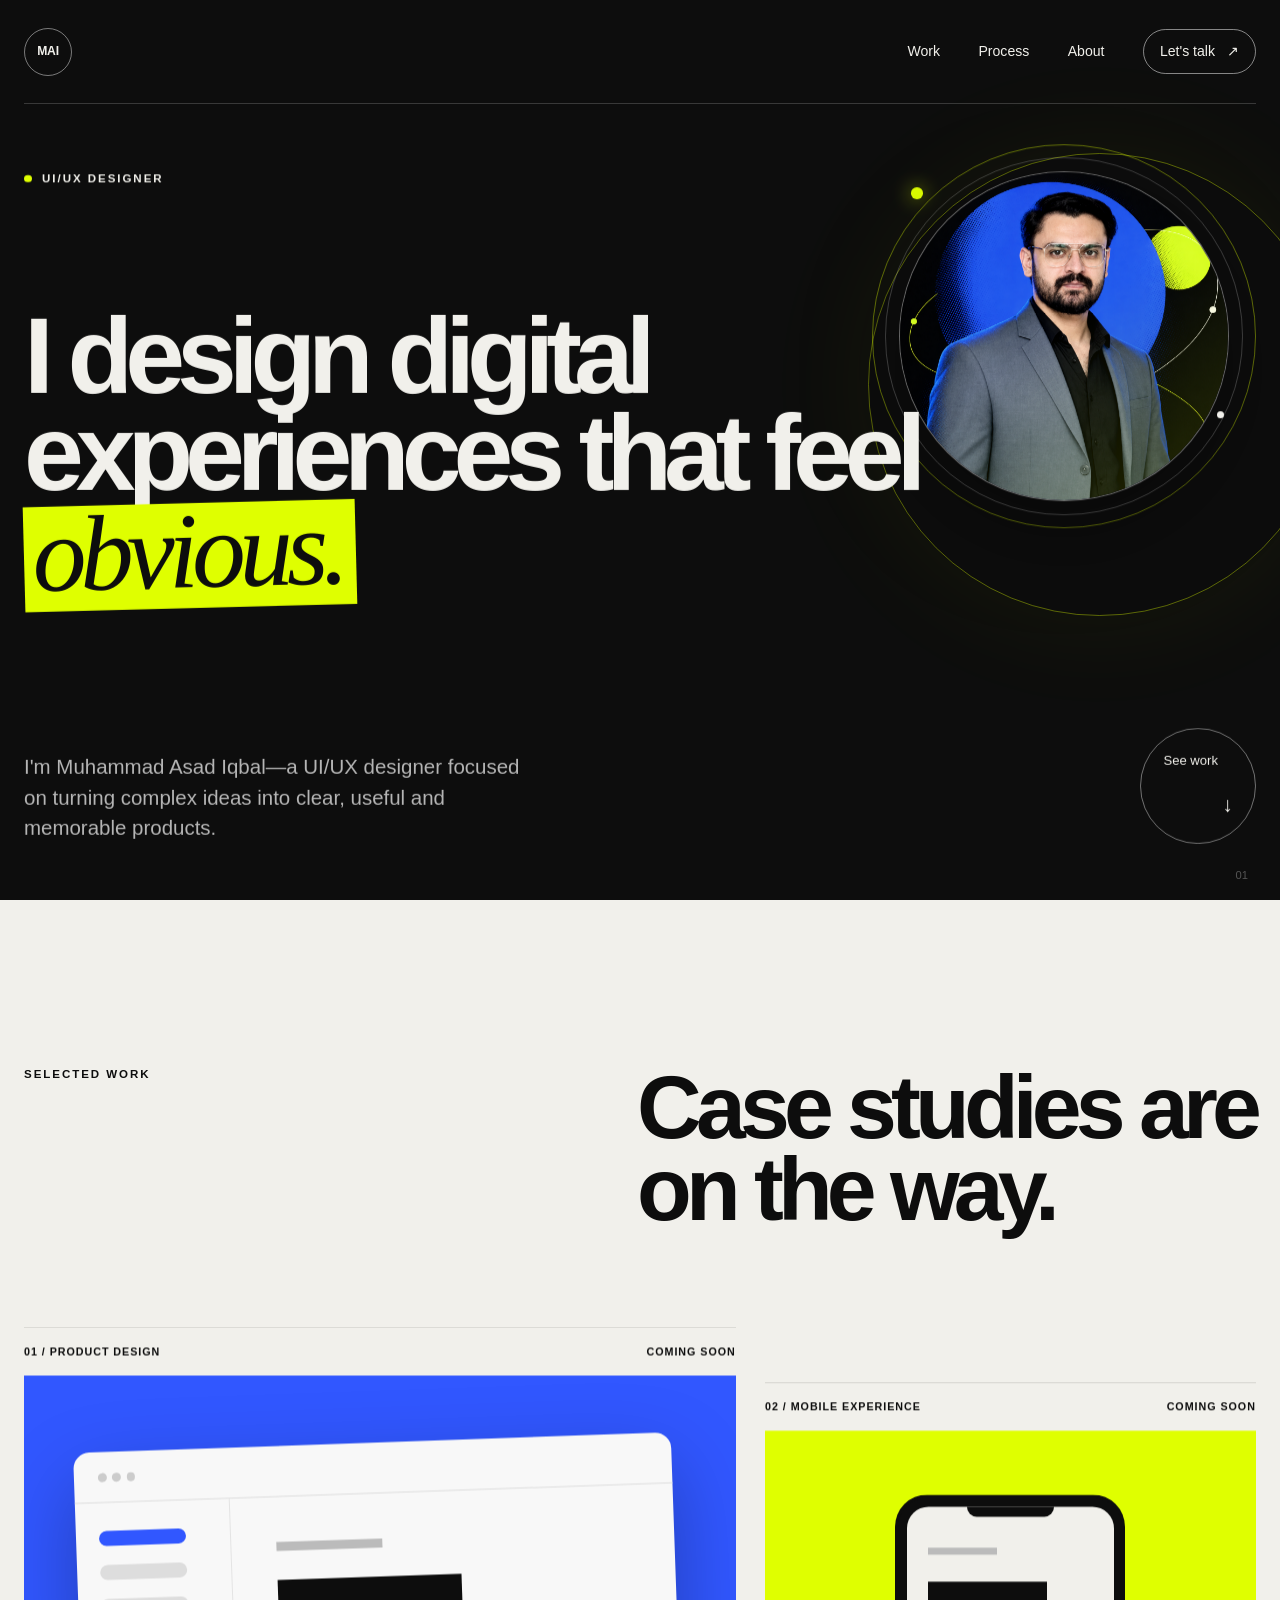
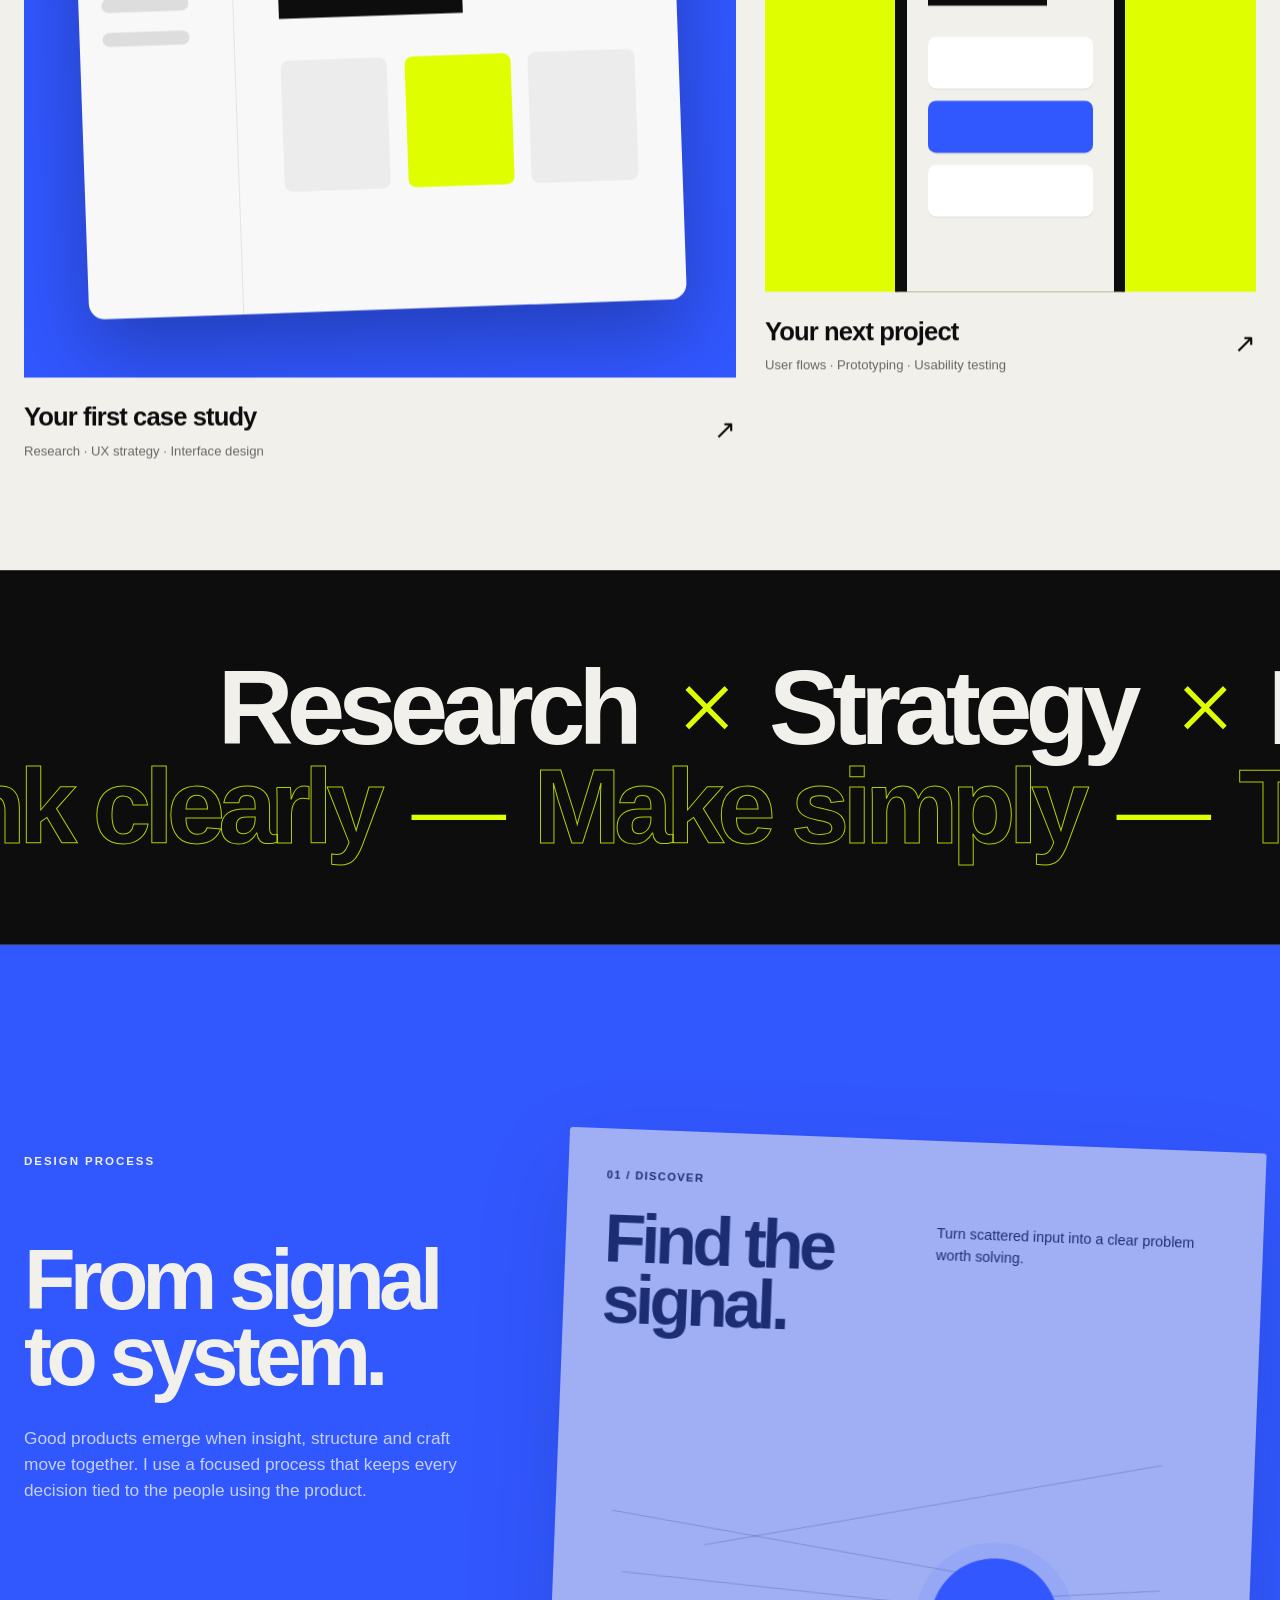
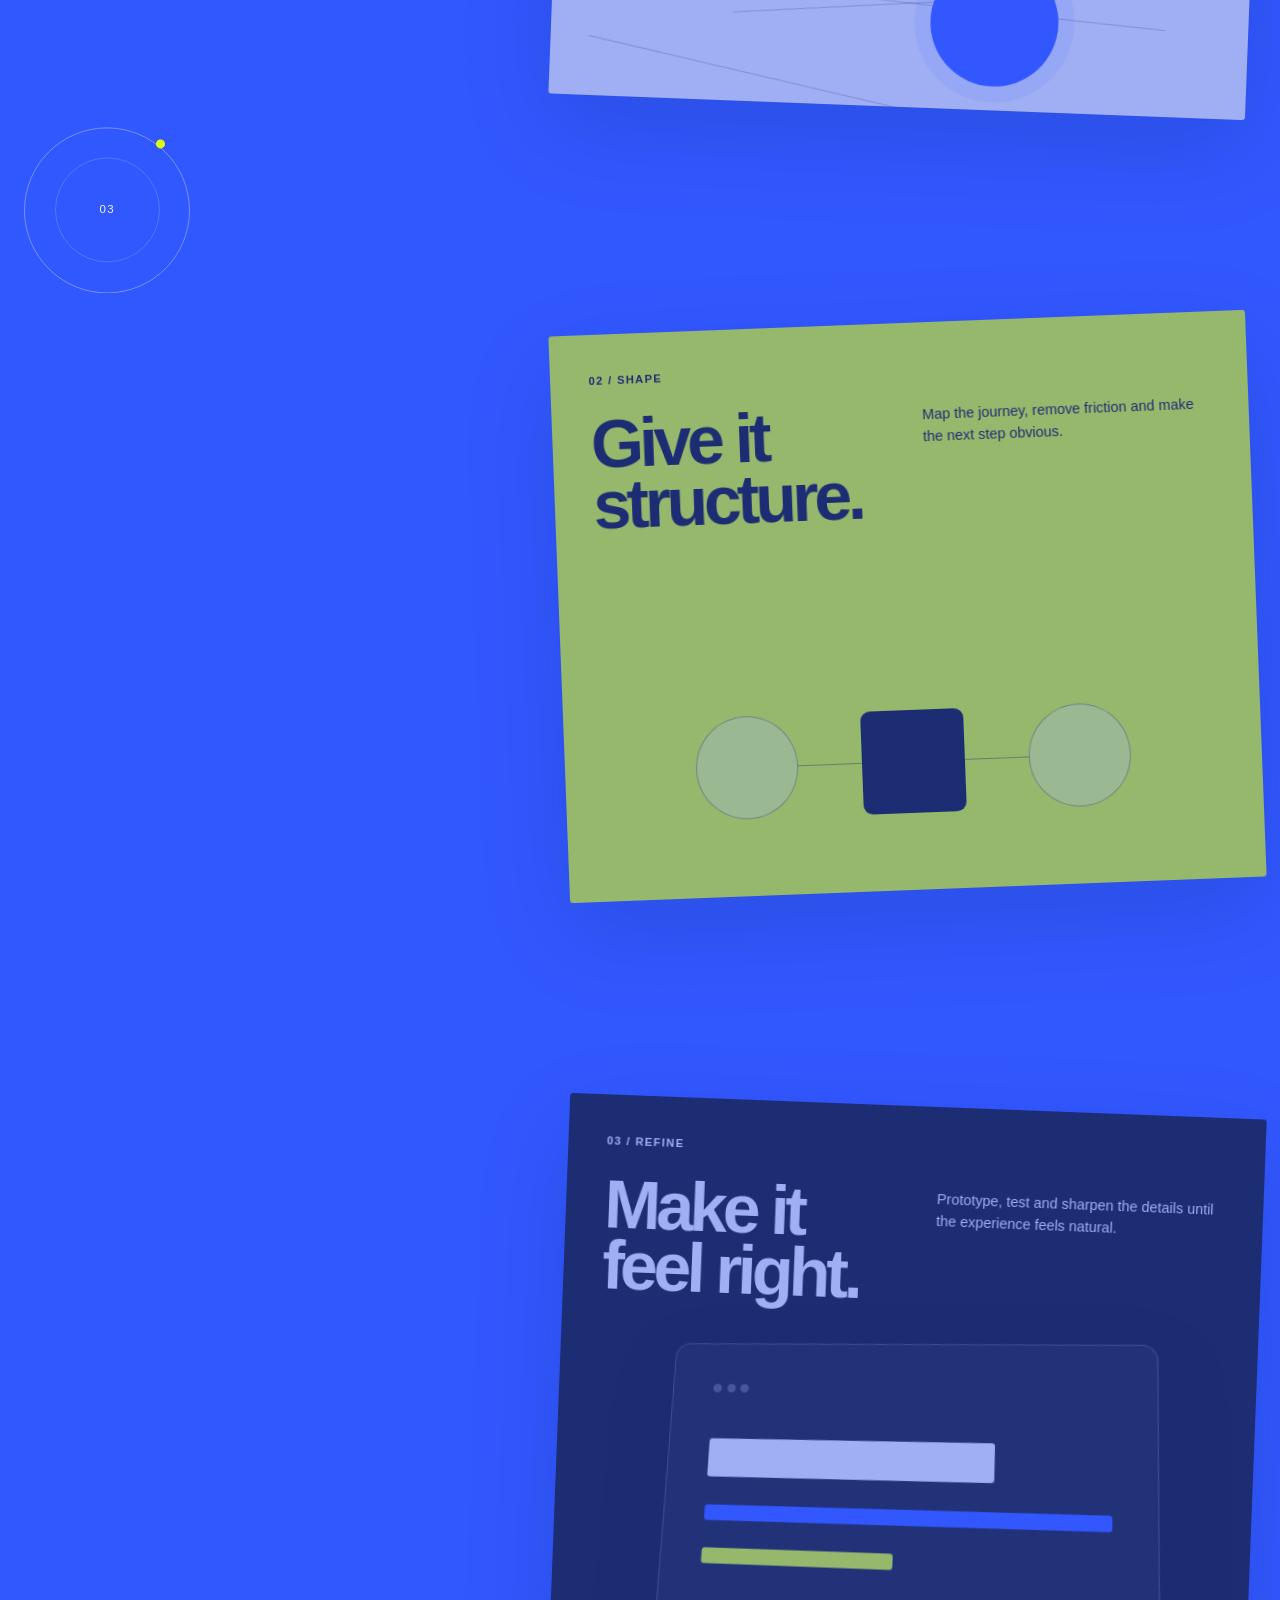
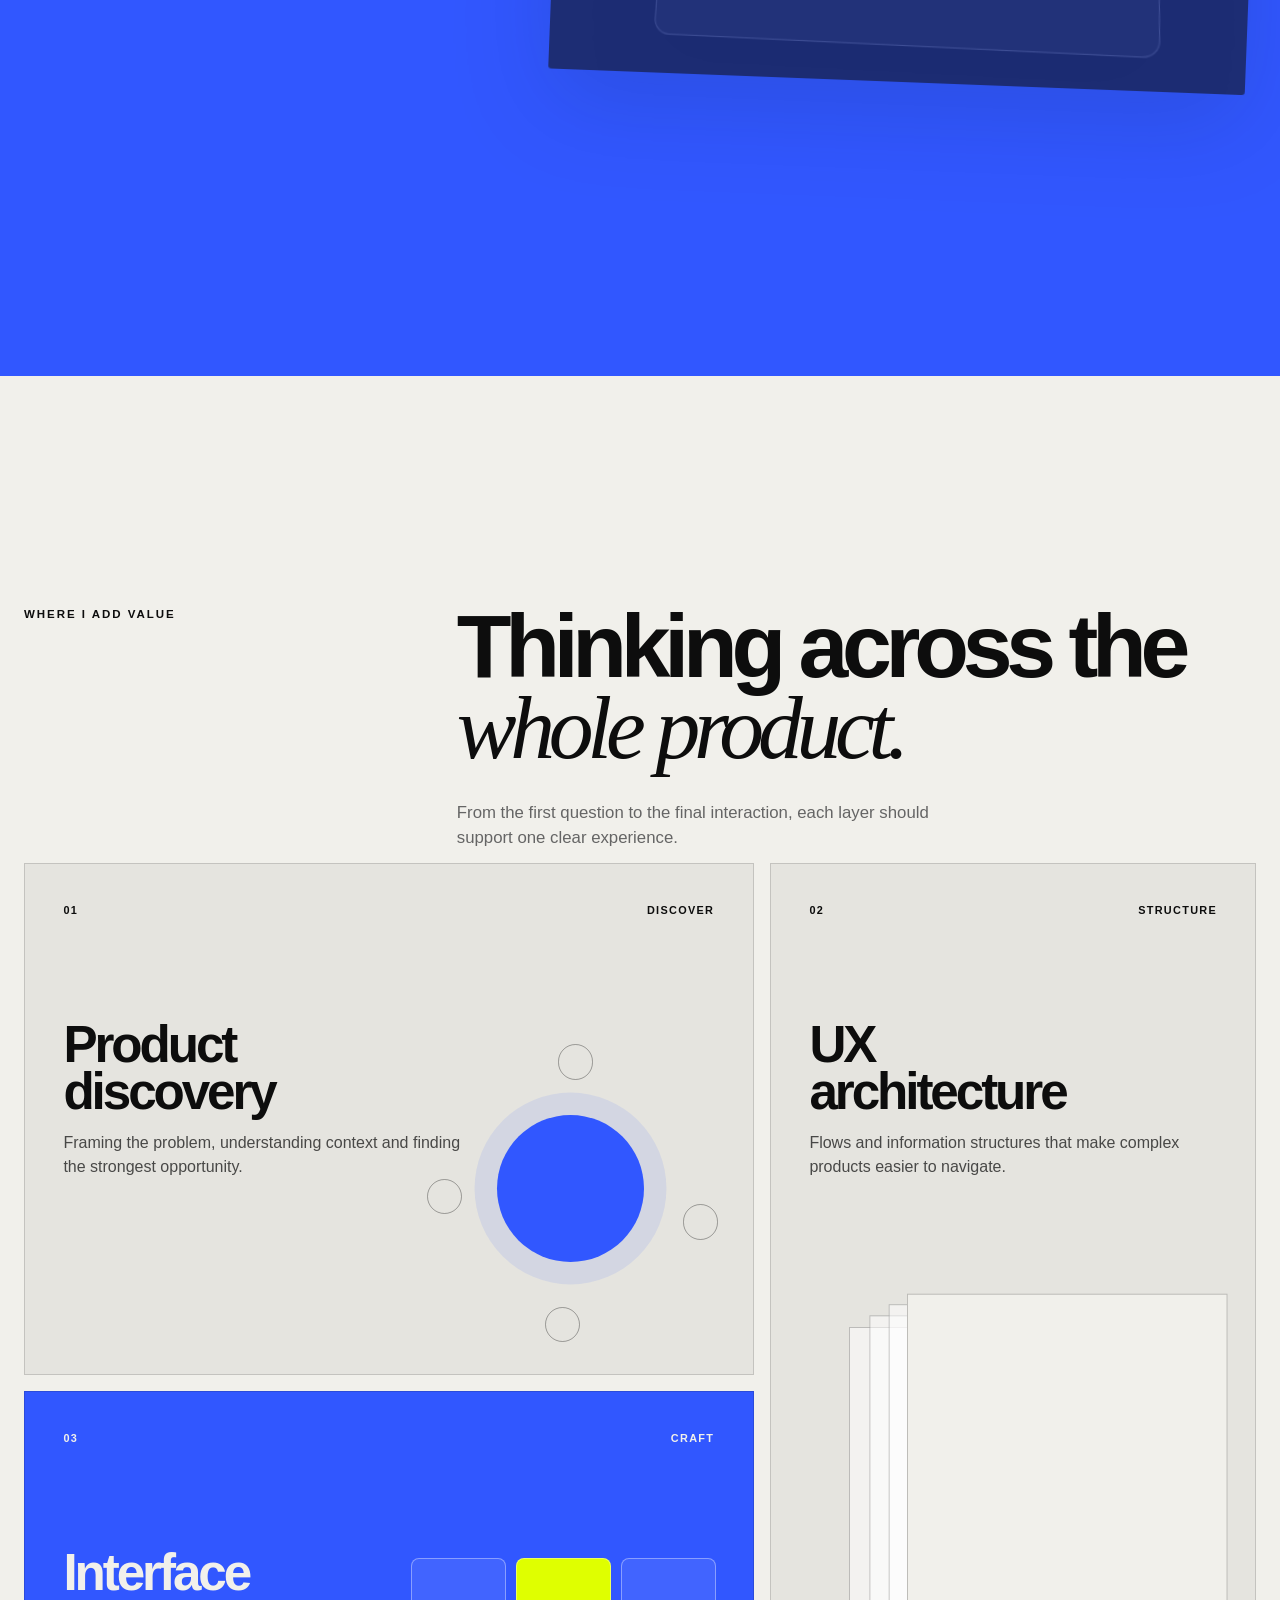
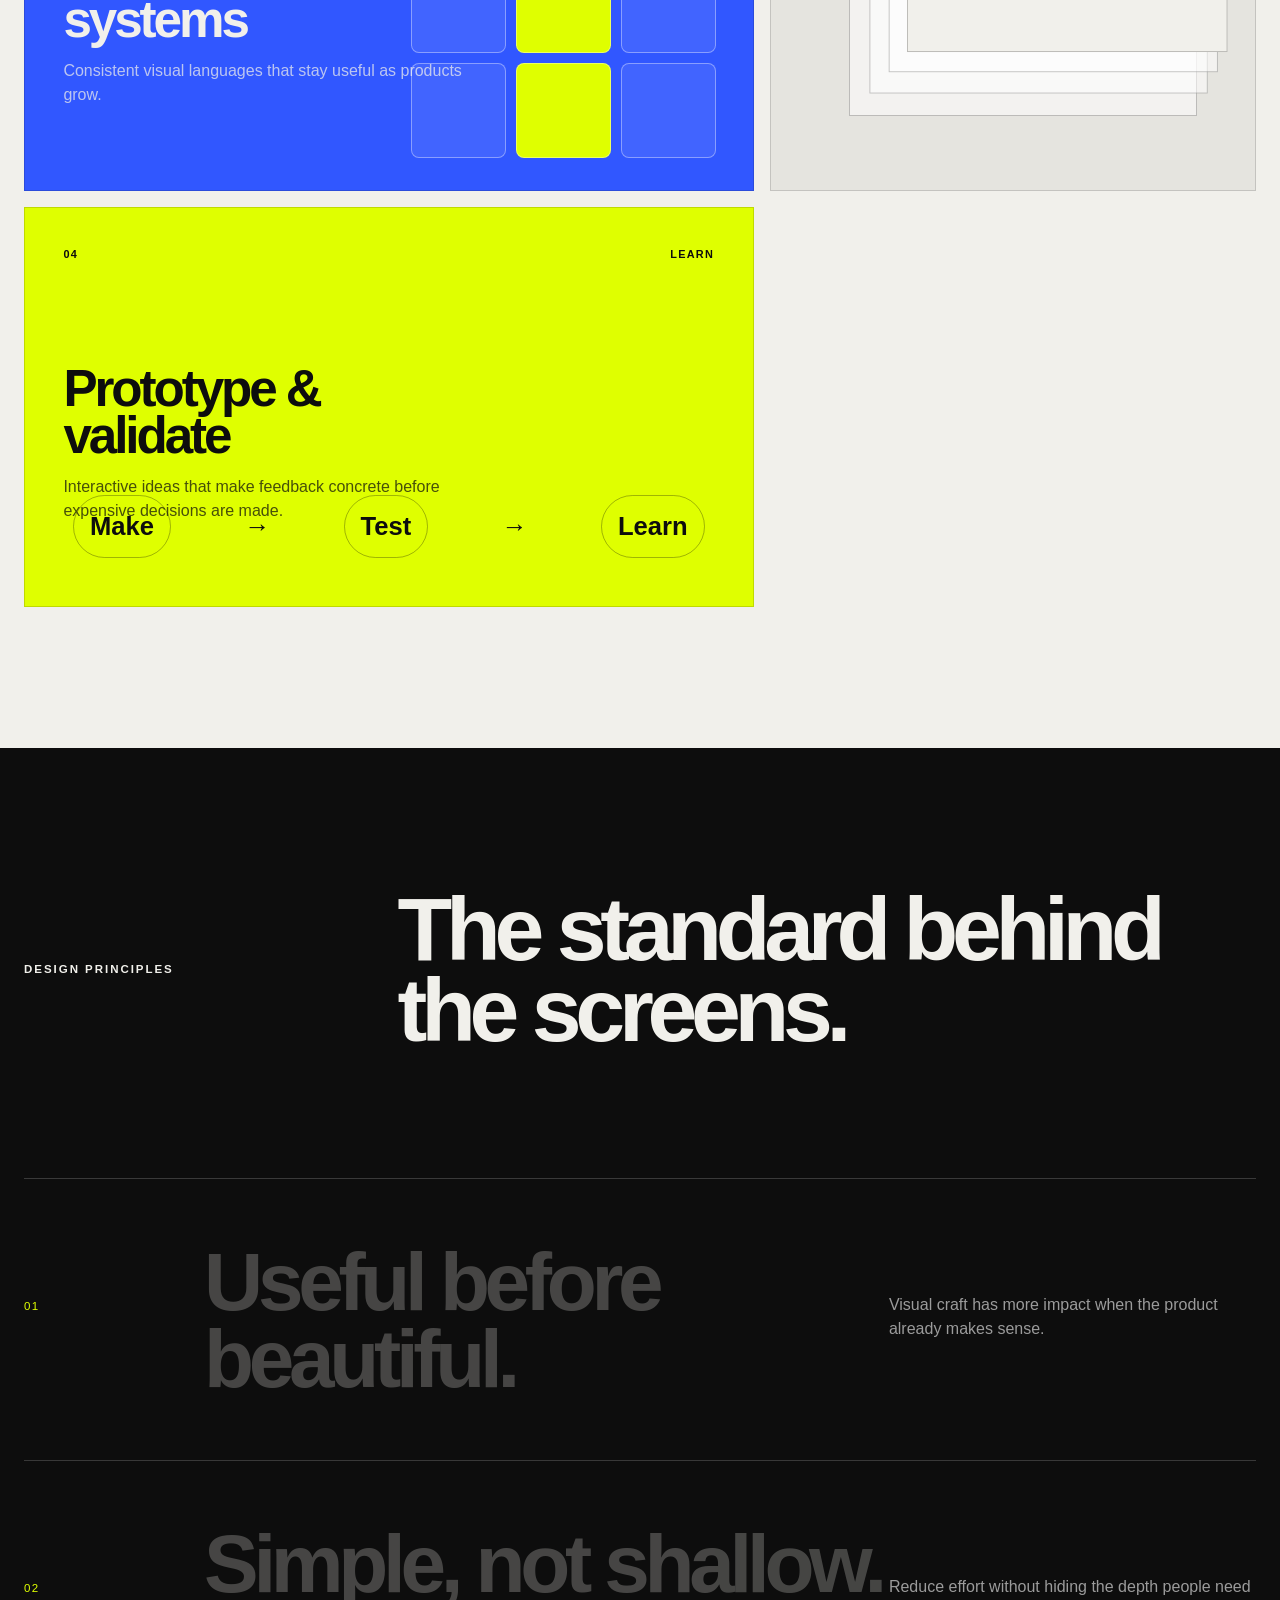
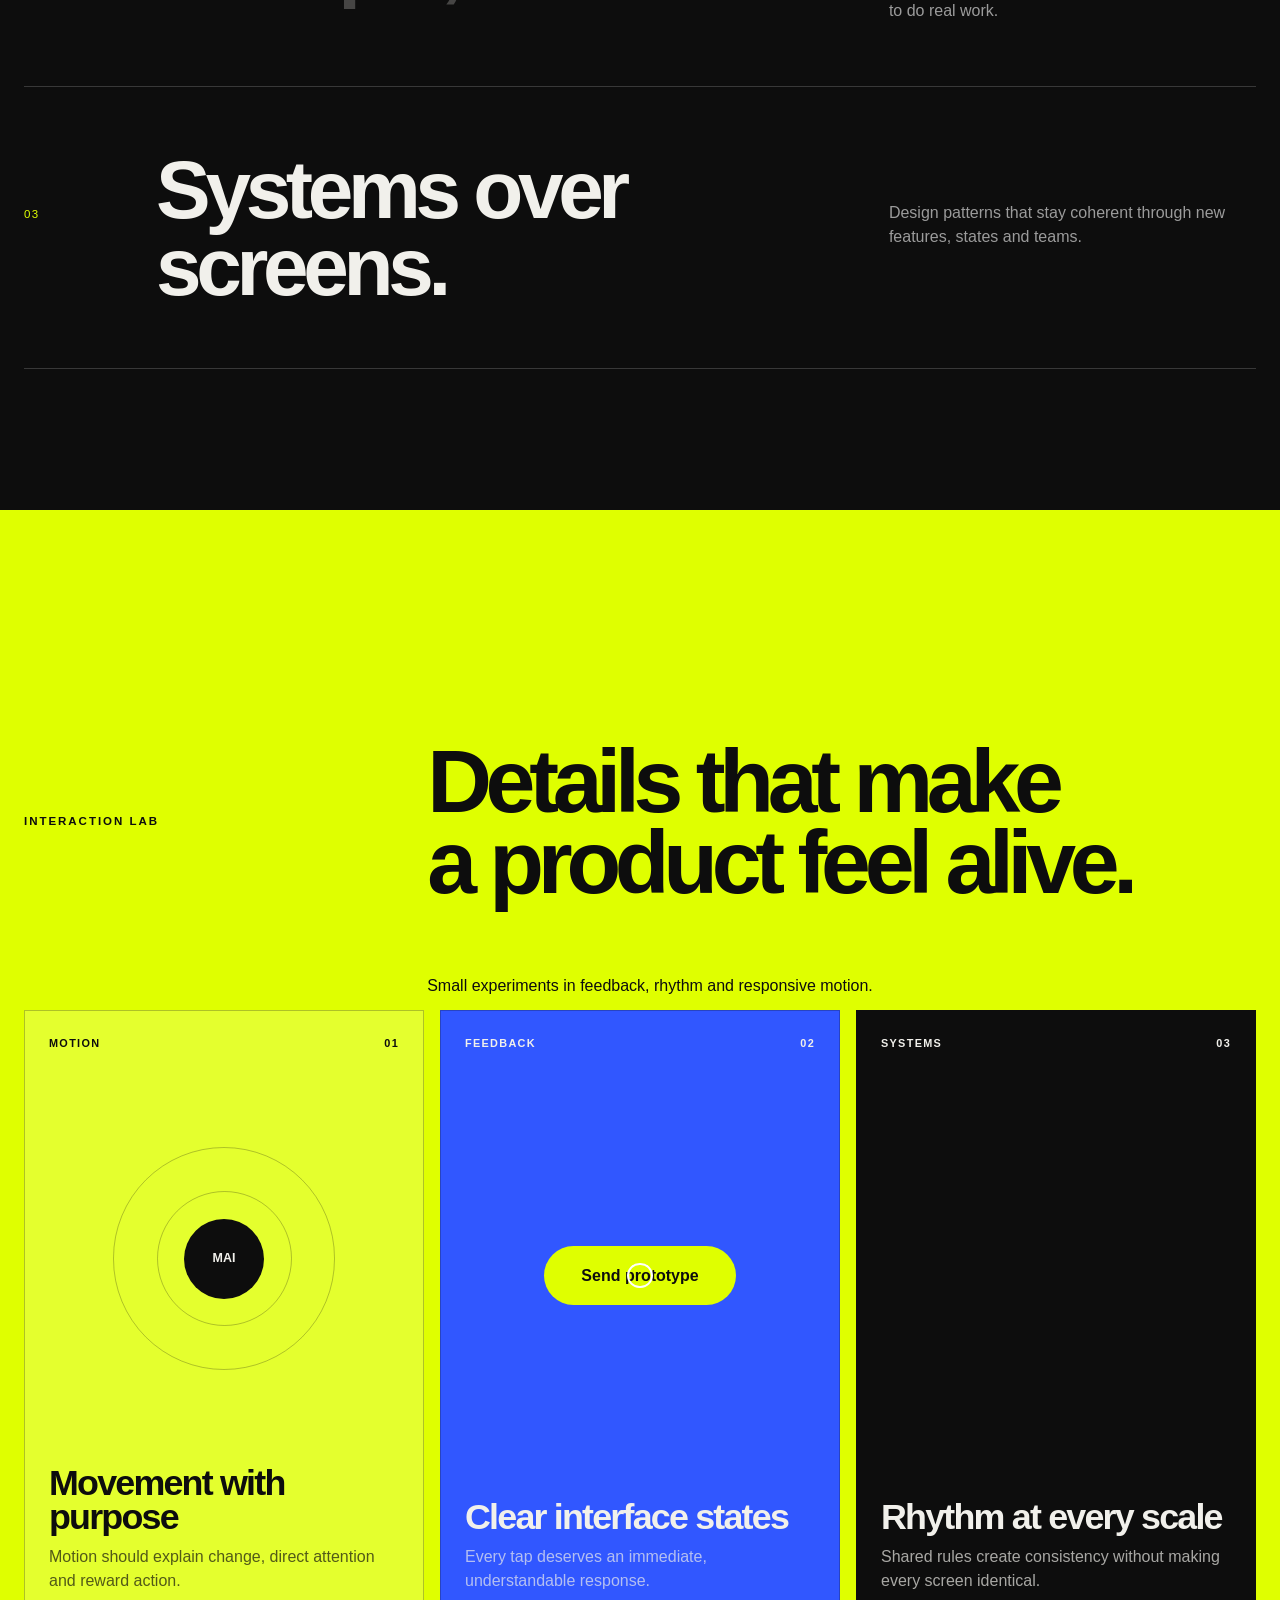
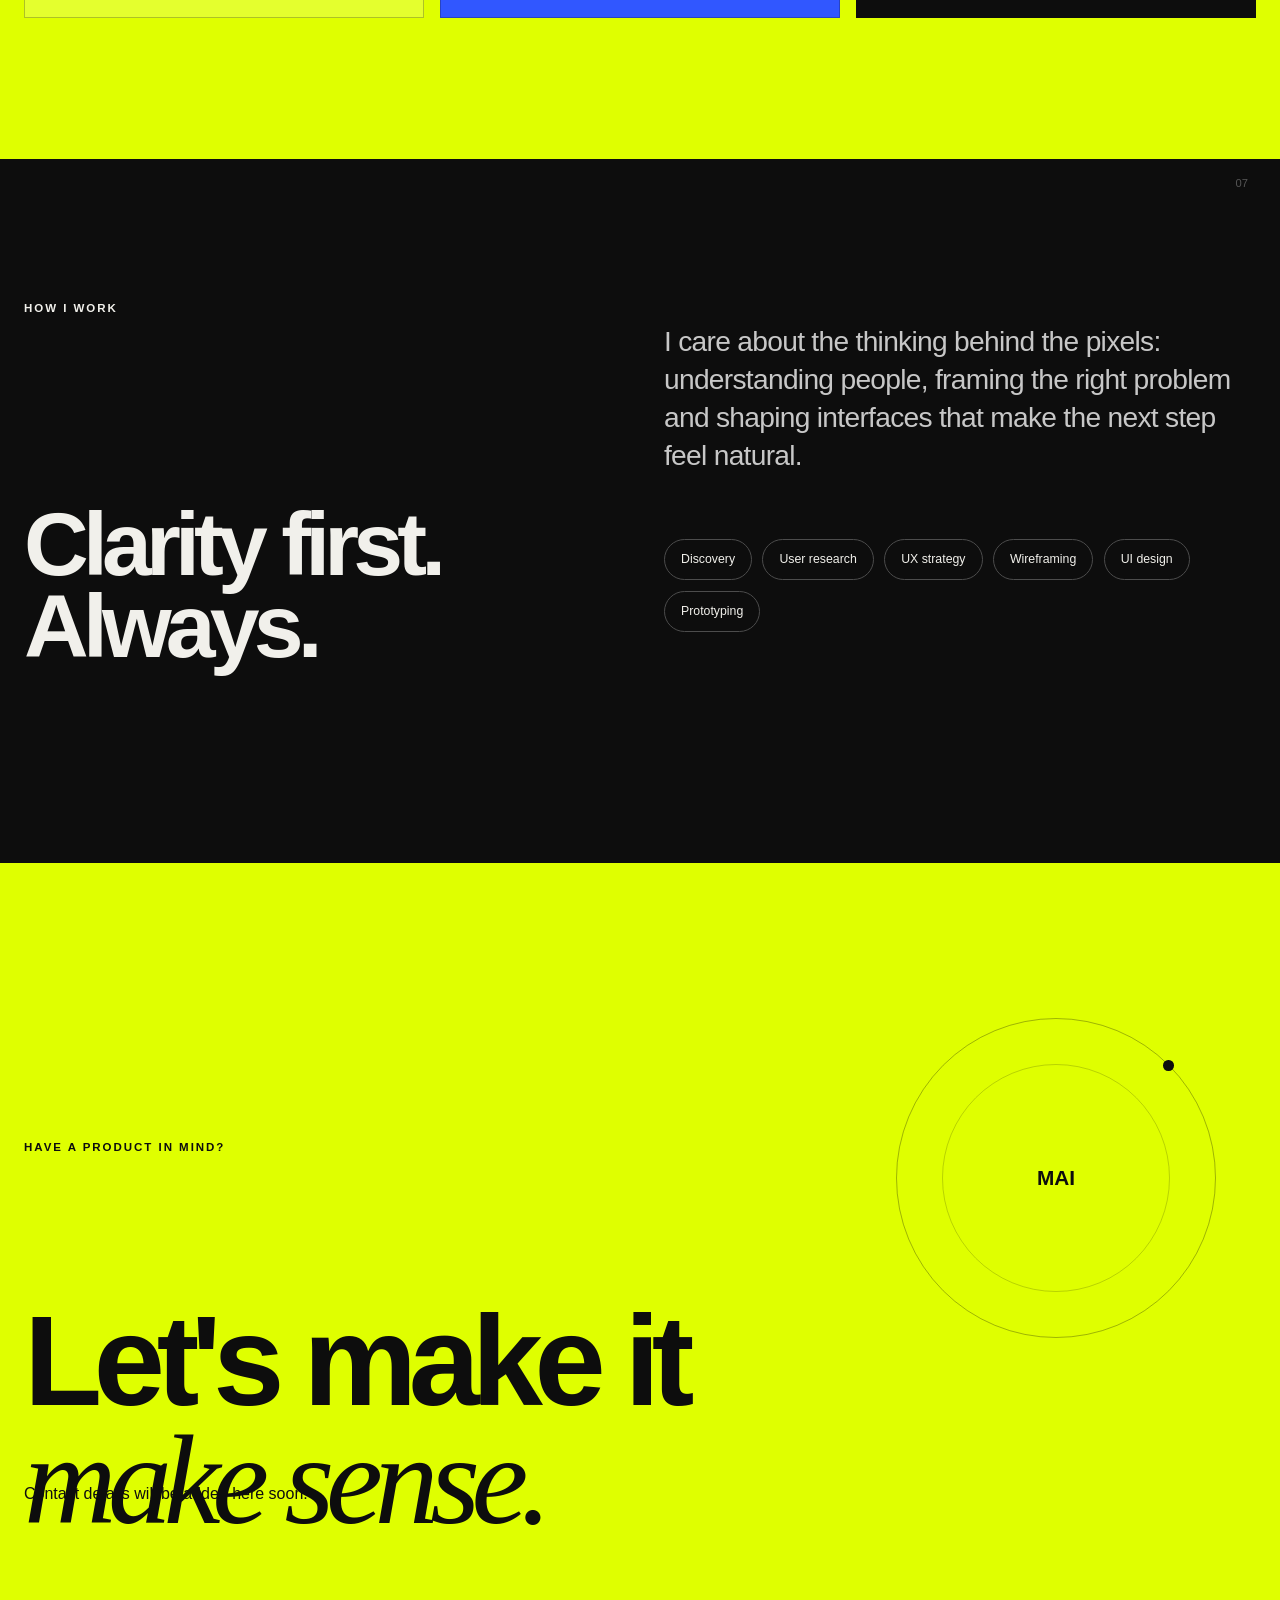
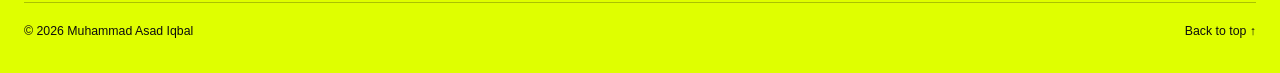
==== commit 4b1cba8f: "Refresh deployed styles and motion assets" ====
--- a/index.html
+++ b/index.html
@@ -9,7 +9,7 @@
     />
     <meta name="theme-color" content="#0d0d0d" />
     <title>Muhammad Asad Iqbal — UI/UX Designer</title>
-    <link rel="stylesheet" href="styles.css" />
+    <link rel="stylesheet" href="styles.css?v=20260918-1" />
     <link rel="icon" type="image/svg+xml" href="favicon.svg" />
   </head>
   <body>
@@ -336,6 +336,6 @@
       </section>
     </main>
 
-    <script src="script.js"></script>
+    <script src="script.js?v=20260918-1"></script>
   </body>
 </html>
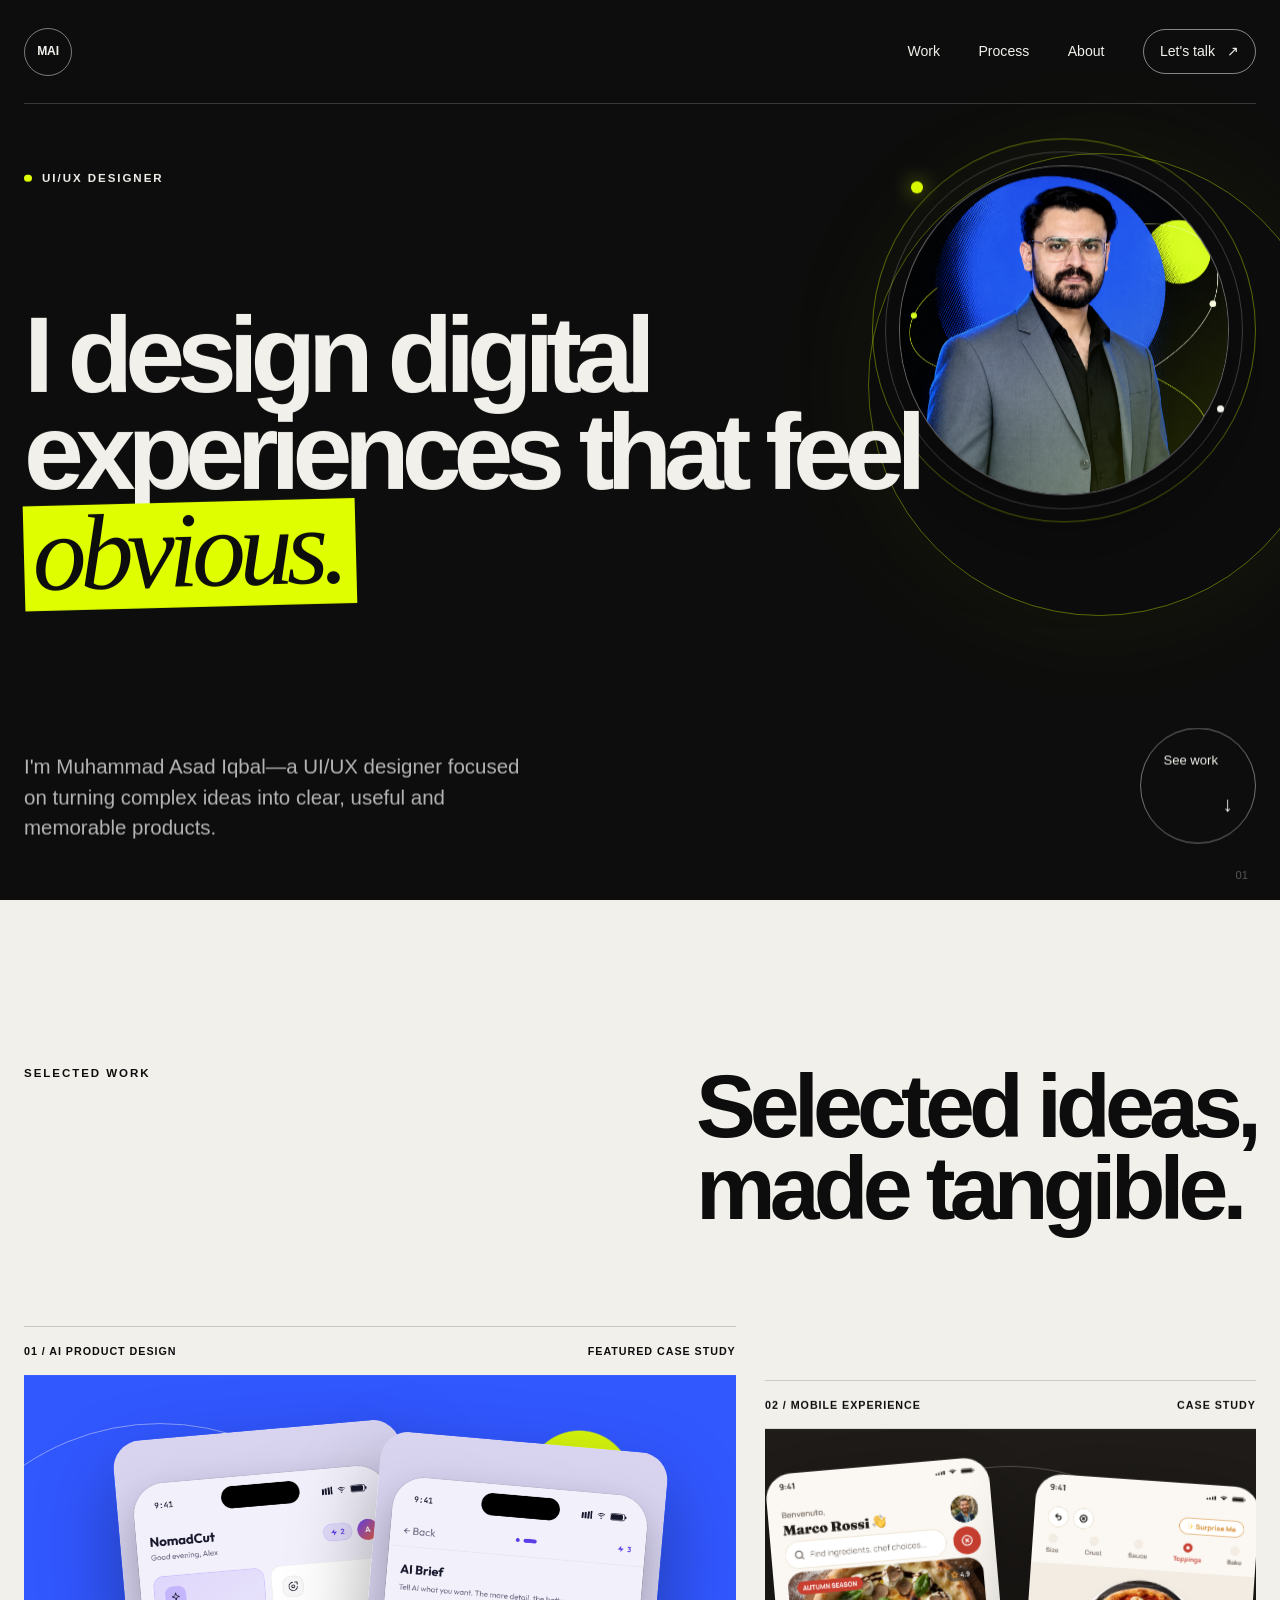
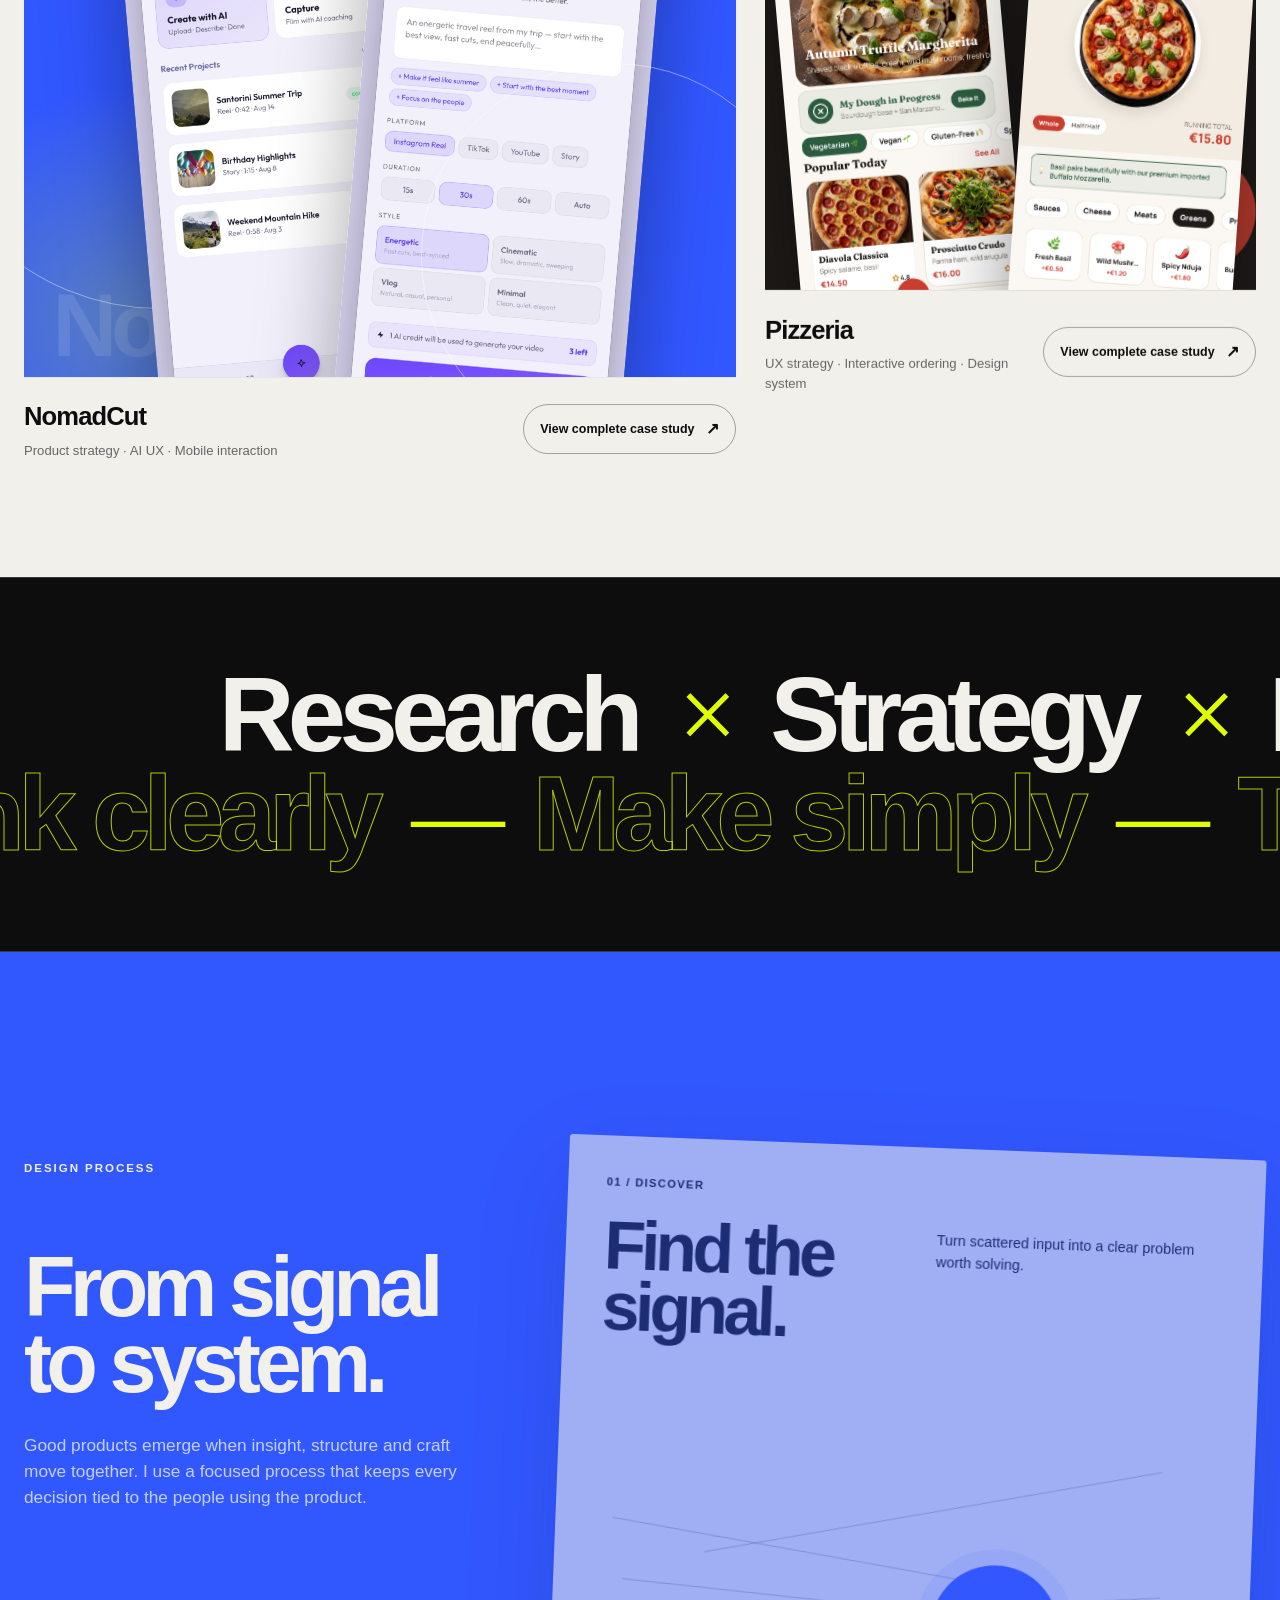
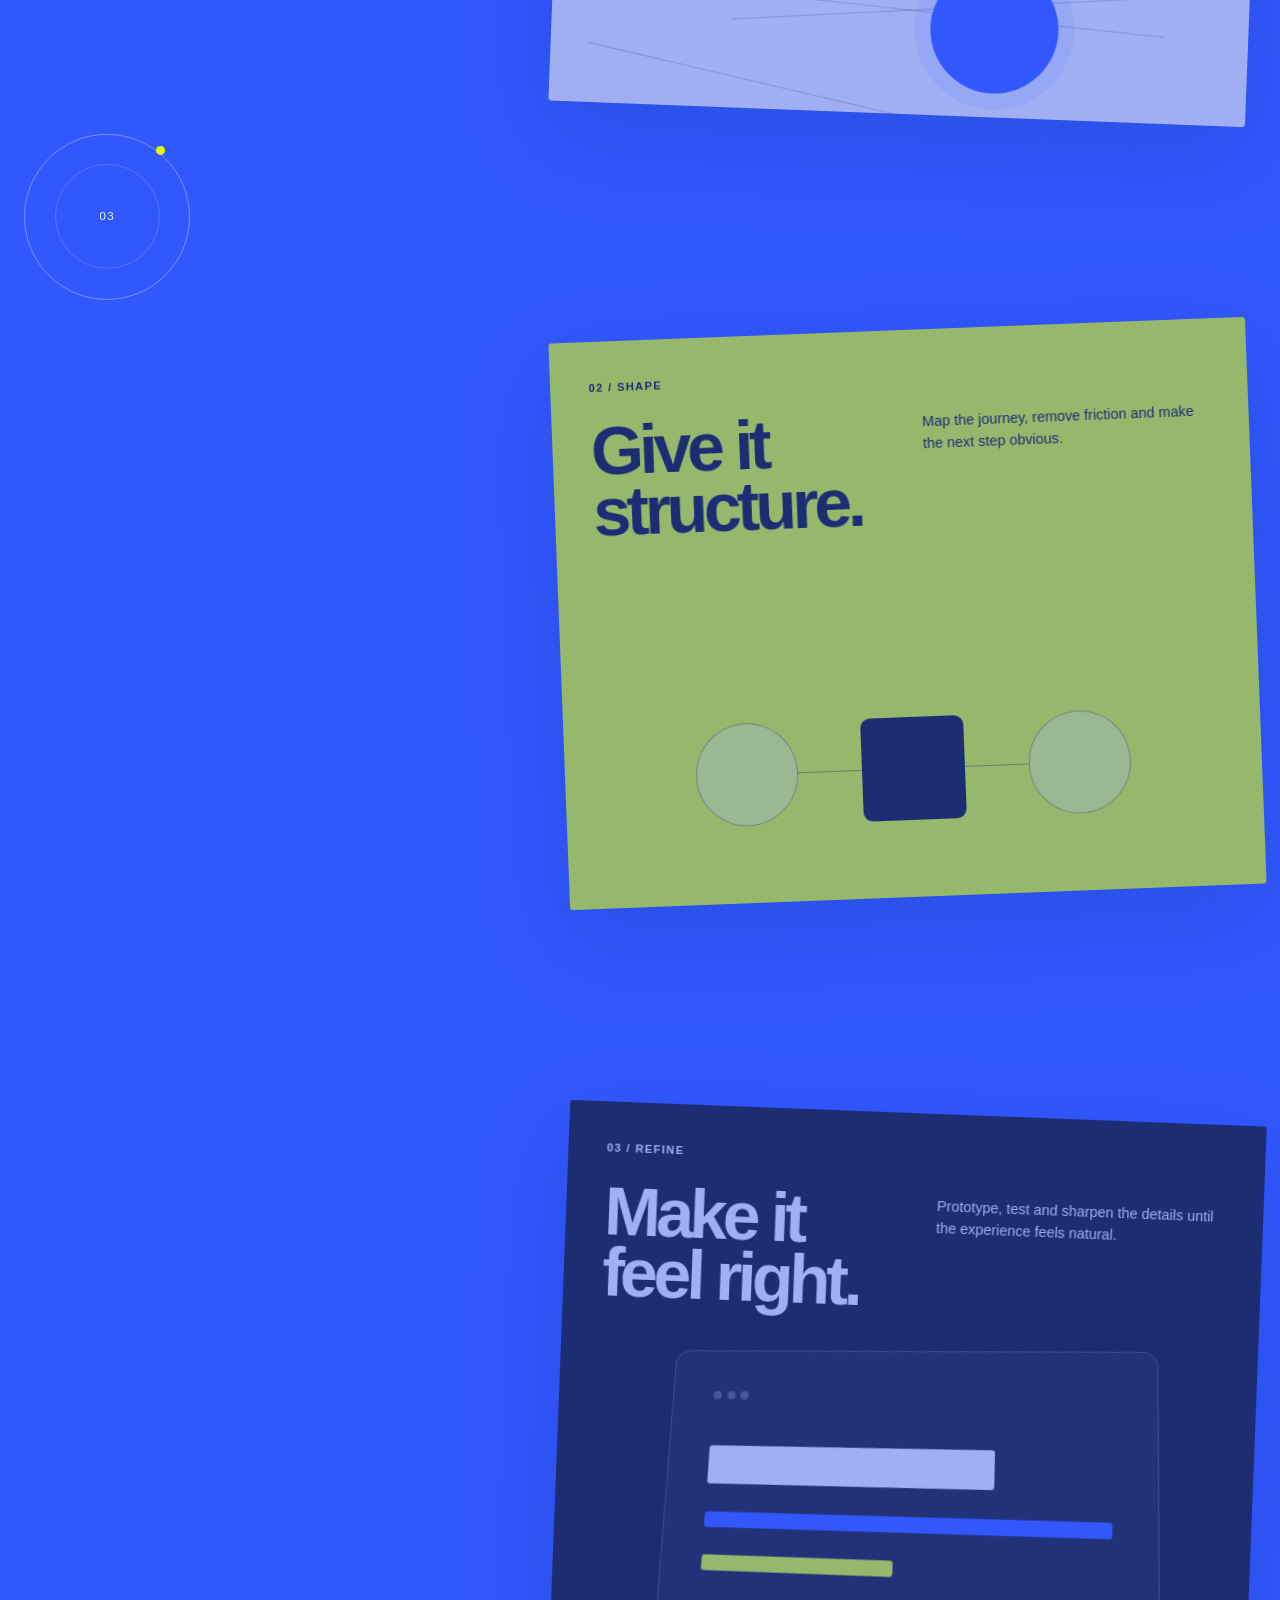
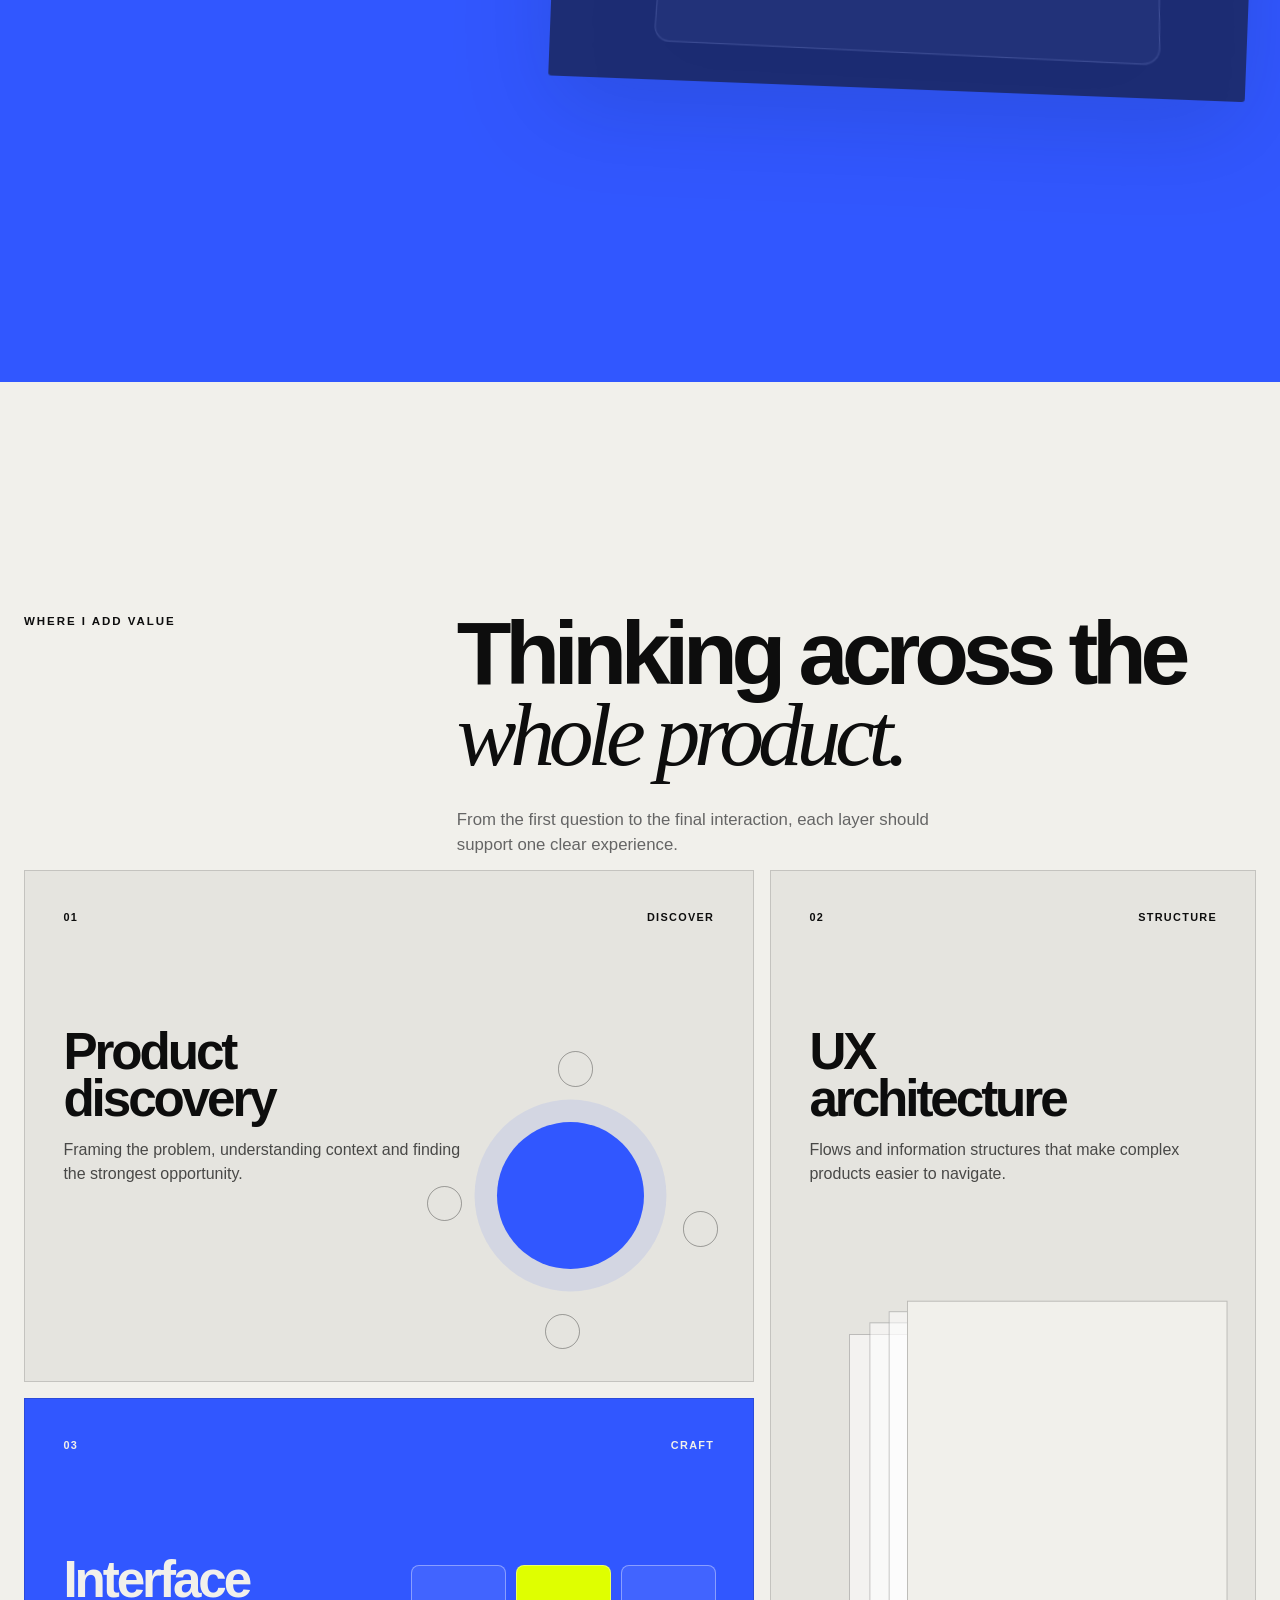
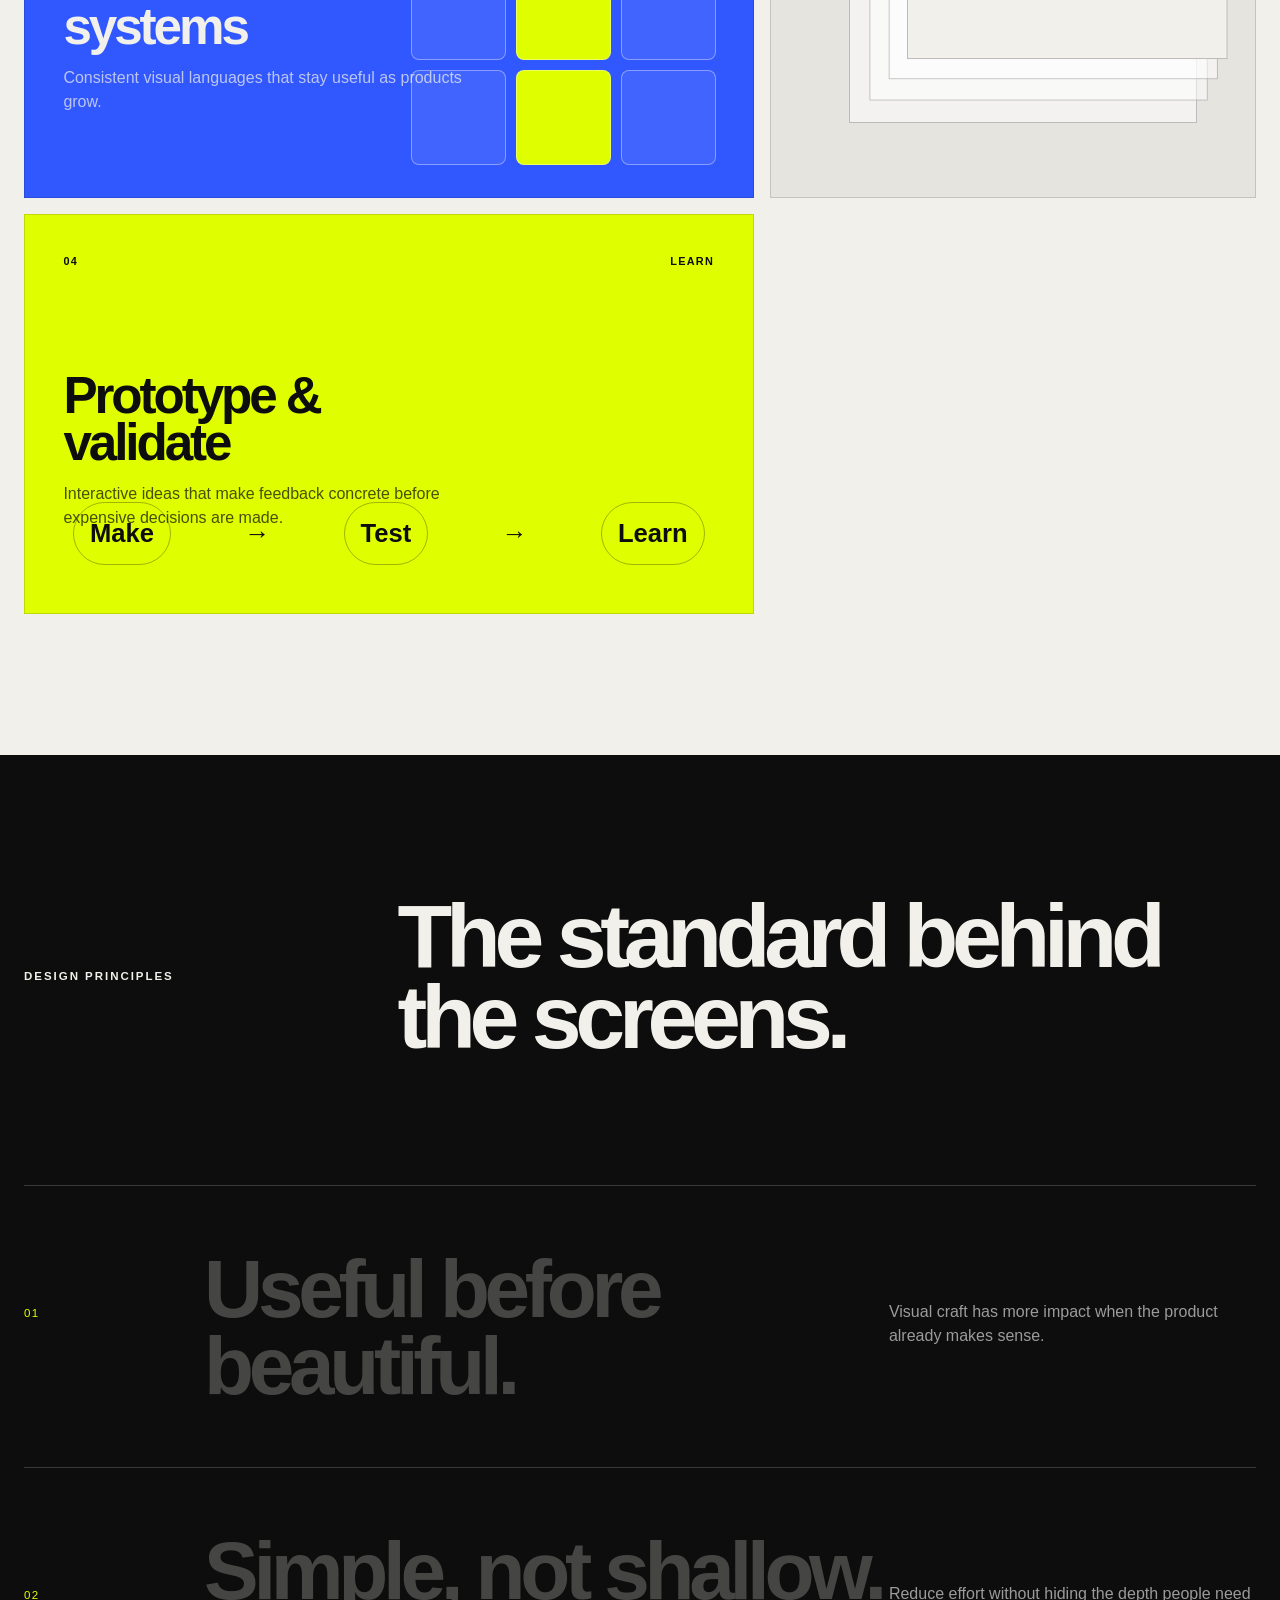
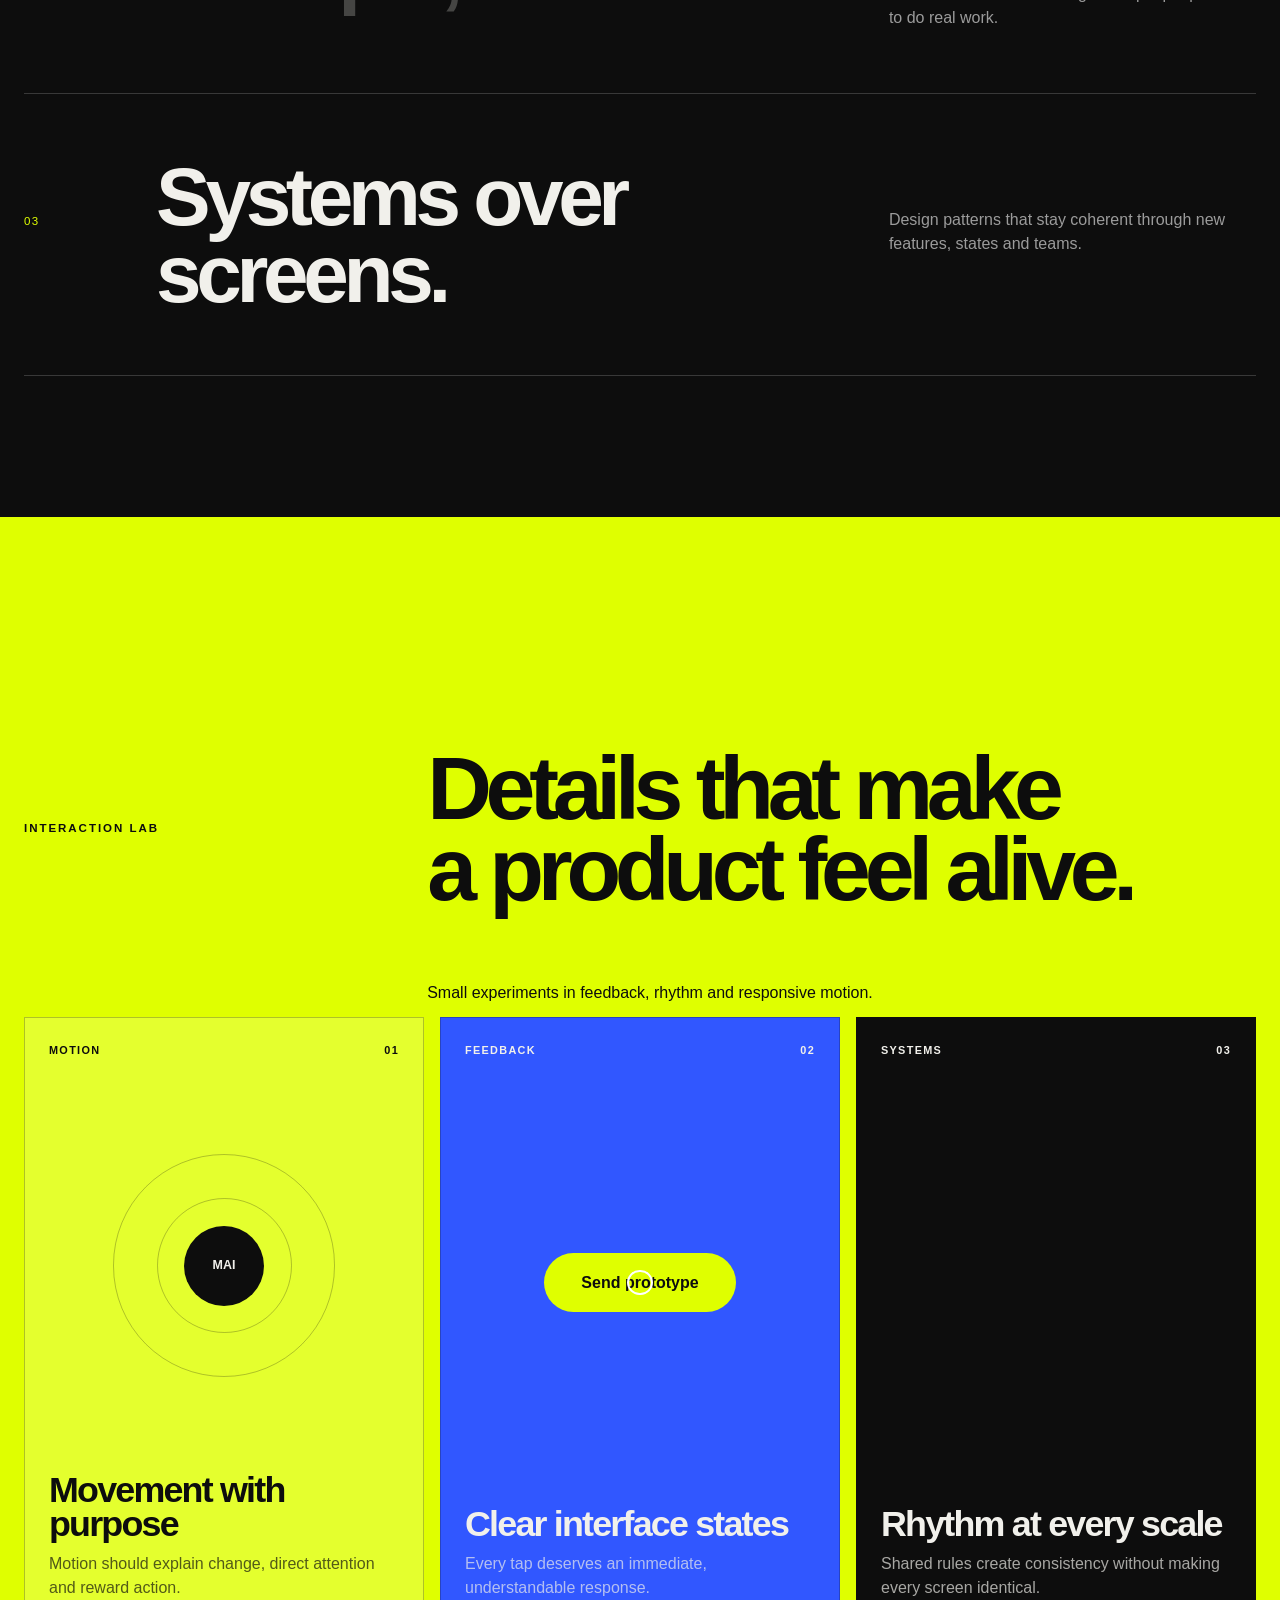
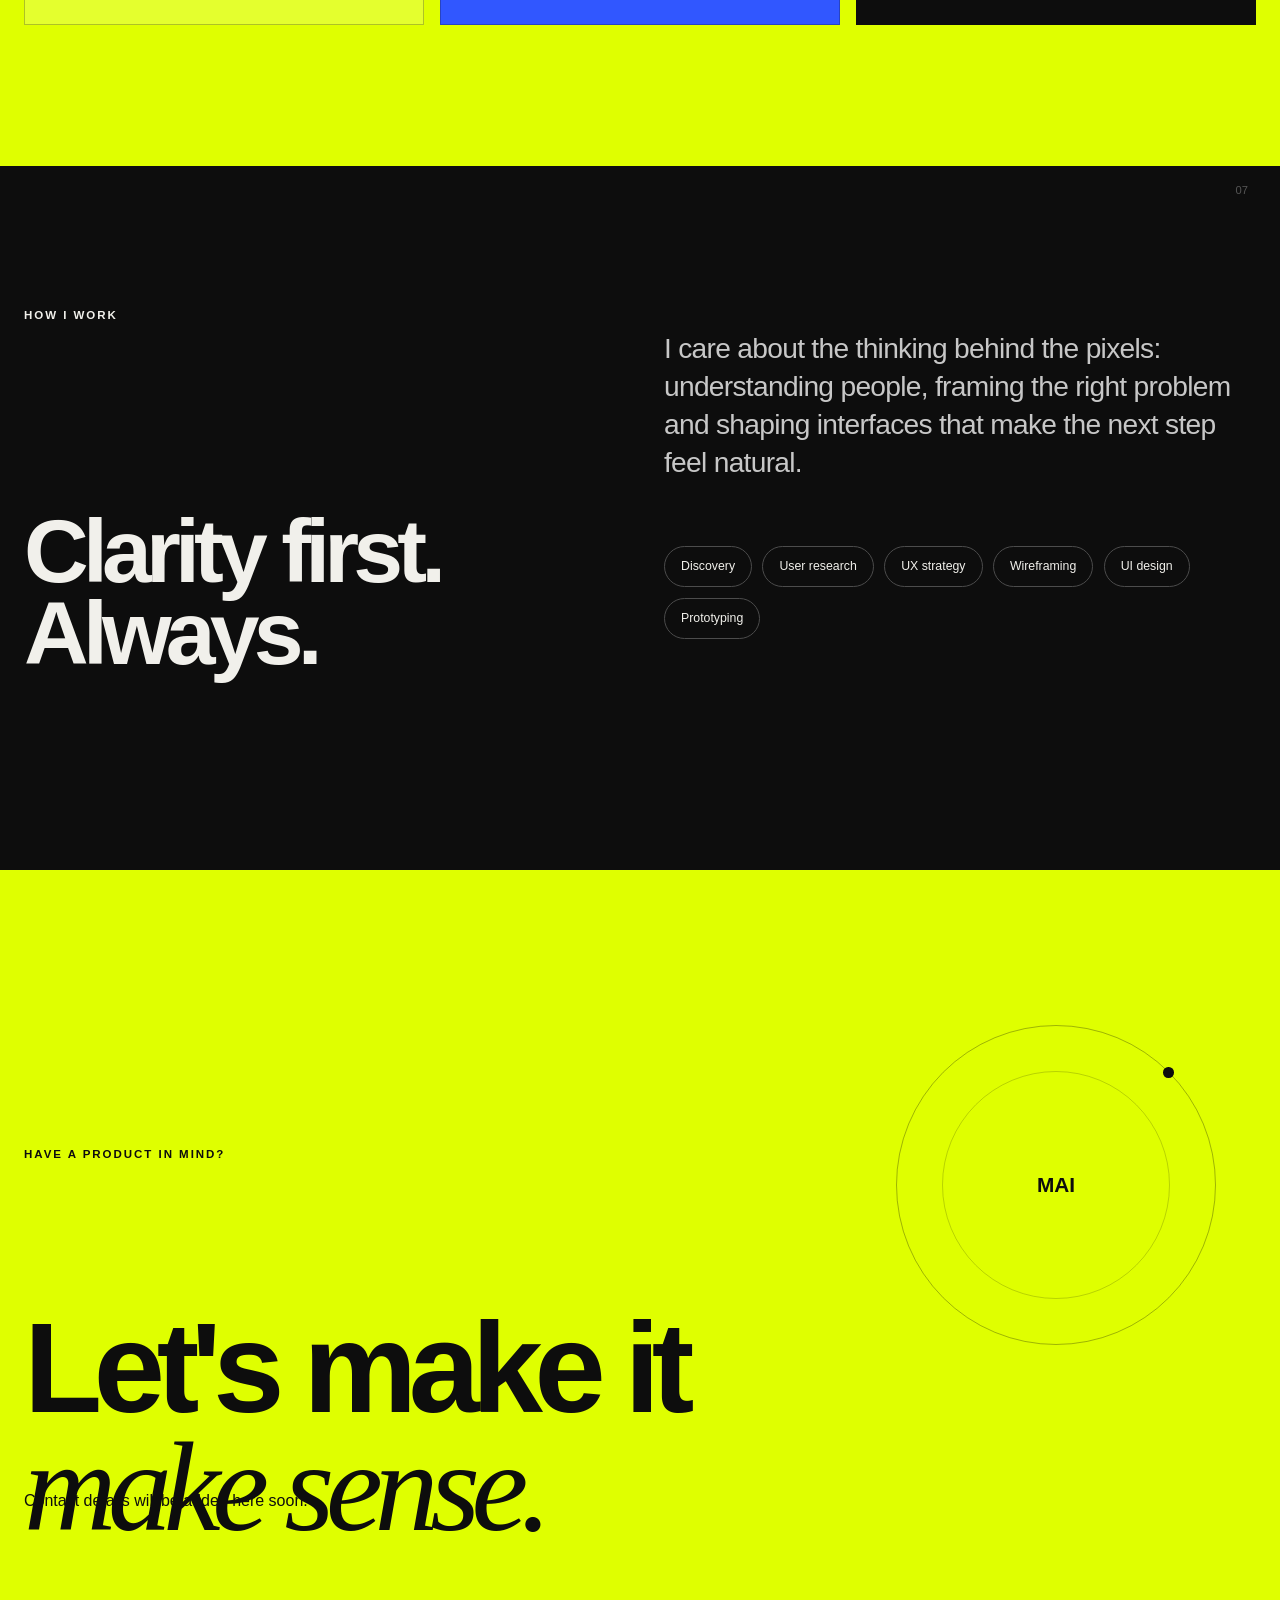
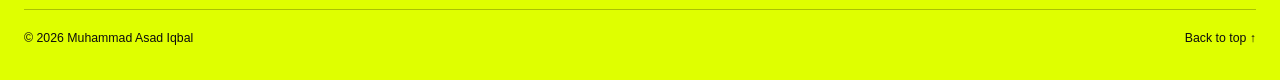
==== commit 8f87a644: "Add NomadCut and Pizzeria case studies" ====
--- a/index.html
+++ b/index.html
@@ -9,7 +9,7 @@
     />
     <meta name="theme-color" content="#0d0d0d" />
     <title>Muhammad Asad Iqbal — UI/UX Designer</title>
-    <link rel="stylesheet" href="styles.css?v=20260918-1" />
+    <link rel="stylesheet" href="styles.css?v=20260918-4" />
     <link rel="icon" type="image/svg+xml" href="favicon.svg" />
   </head>
   <body>
@@ -69,59 +69,74 @@
       <section class="work-section" id="work" aria-labelledby="work-title">
         <div class="section-heading reveal" data-parallax-speed="0.035">
           <p class="eyebrow">Selected work</p>
-          <h2 id="work-title">Case studies are<br />on the way.</h2>
+          <h2 id="work-title">Selected ideas,<br />made tangible.</h2>
         </div>
 
         <div class="project-grid">
           <article class="project-card project-card--primary reveal" data-parallax-speed="0.025">
             <div class="project-meta">
-              <span>01 / Product design</span>
-              <span>Coming soon</span>
-            </div>
-            <div class="project-visual" aria-hidden="true">
-              <div class="window">
-                <div class="window-bar"><i></i><i></i><i></i></div>
-                <div class="window-body">
-                  <div class="sidebar-lines"><b></b><b></b><b></b><b></b></div>
-                  <div class="dashboard">
-                    <span></span>
-                    <strong></strong>
-                    <div class="data-row"><i></i><i></i><i></i></div>
-                  </div>
+              <span>01 / AI product design</span>
+              <span>Featured case study</span>
+            </div>
+            <a class="project-feature" href="nomadcut.html" aria-label="Read the complete NomadCut case study">
+              <div class="project-visual project-visual--nomadcut" aria-hidden="true">
+                <span class="nomadcut-wordmark">NomadCut</span>
+                <img
+                  class="nomadcut-cover nomadcut-cover--home"
+                  src="assets/nomadcut/nomadcut-home.png"
+                  alt=""
+                  width="440"
+                  height="956"
+                />
+                <img
+                  class="nomadcut-cover nomadcut-cover--brief"
+                  src="assets/nomadcut/nomadcut-ai-brief.png"
+                  alt=""
+                  width="440"
+                  height="956"
+                />
+              </div>
+              <div class="project-copy">
+                <div>
+                  <h3>NomadCut</h3>
+                  <p>Product strategy · AI UX · Mobile interaction</p>
                 </div>
+                <span class="project-case-link">View complete case study <i aria-hidden="true">↗</i></span>
               </div>
-            </div>
-            <div class="project-copy">
-              <div>
-                <h3>Your first case study</h3>
-                <p>Research · UX strategy · Interface design</p>
-              </div>
-              <span class="project-arrow" aria-hidden="true">↗</span>
-            </div>
+            </a>
           </article>
 
           <article class="project-card project-card--secondary reveal" data-parallax-speed="-0.035">
             <div class="project-meta">
               <span>02 / Mobile experience</span>
-              <span>Coming soon</span>
-            </div>
-            <div class="phone-stage" aria-hidden="true">
-              <div class="phone">
-                <div class="phone-notch"></div>
-                <div class="phone-screen">
-                  <span class="phone-label"></span>
-                  <strong></strong>
-                  <i></i><i></i><i></i>
+              <span>Case study</span>
+            </div>
+            <a class="project-feature" href="pizzeria.html" aria-label="Read the complete Pizzeria case study">
+              <div class="phone-stage pizzeria-stage" aria-hidden="true">
+                <span class="pizzeria-mark">Pizzeria</span>
+                <img
+                  class="pizzeria-cover pizzeria-cover--home"
+                  src="assets/pizzeria/pizzeria-home.png"
+                  alt=""
+                  width="390"
+                  height="844"
+                />
+                <img
+                  class="pizzeria-cover pizzeria-cover--builder"
+                  src="assets/pizzeria/pizzeria-builder.png"
+                  alt=""
+                  width="390"
+                  height="1000"
+                />
+              </div>
+              <div class="project-copy">
+                <div>
+                  <h3>Pizzeria</h3>
+                  <p>UX strategy · Interactive ordering · Design system</p>
                 </div>
+                <span class="project-case-link">View complete case study <i aria-hidden="true">↗</i></span>
               </div>
-            </div>
-            <div class="project-copy">
-              <div>
-                <h3>Your next project</h3>
-                <p>User flows · Prototyping · Usability testing</p>
-              </div>
-              <span class="project-arrow" aria-hidden="true">↗</span>
-            </div>
+            </a>
           </article>
         </div>
       </section>
@@ -336,6 +351,6 @@
       </section>
     </main>
 
-    <script src="script.js?v=20260918-1"></script>
+    <script src="script.js?v=20260918-4"></script>
   </body>
 </html>
--- a/styles.css
+++ b/styles.css
@@ -309,10 +309,105 @@
 .phone-screen i { display: block; height: 15%; margin-bottom: 7%; border-radius: .5rem; background: white; box-shadow: 0 1px 0 rgba(0,0,0,.1); }
 .phone-screen i:nth-of-type(2) { background: var(--blue); }
 
+.pizzeria-stage {
+  position: relative;
+  isolation: isolate;
+  padding: 0;
+  background:
+    radial-gradient(circle at 18% 17%, rgba(217,148,59,.95) 0 6%, transparent 6.3%),
+    radial-gradient(circle at 88% 83%, rgba(200,62,47,.9) 0 10%, transparent 10.3%),
+    #1e1b18;
+}
+
+.pizzeria-stage::before {
+  content: "";
+  position: absolute;
+  inset: 8%;
+  border: 1px solid rgba(234,223,201,.28);
+  border-radius: 50%;
+}
+
+.pizzeria-mark {
+  position: absolute;
+  z-index: -1;
+  left: 6%;
+  top: 5%;
+  color: rgba(251,248,243,.12);
+  font-family: Georgia, "Times New Roman", serif;
+  font-size: clamp(2.4rem, 5vw, 5rem);
+  font-weight: 700;
+  letter-spacing: -.05em;
+}
+
+.pizzeria-cover {
+  position: absolute;
+  width: min(48%, 14rem);
+  height: auto;
+  border-radius: clamp(1.1rem, 2vw, 1.8rem);
+  filter: drop-shadow(0 2rem 2.5rem rgba(0,0,0,.42));
+  transition: transform 700ms cubic-bezier(.2,.8,.2,1);
+}
+
+.pizzeria-cover--home { left: 4%; bottom: -13%; transform: rotate(-5deg); }
+.pizzeria-cover--builder { right: 3%; top: 11%; transform: rotate(4deg); }
+.project-feature:hover .pizzeria-cover--home { transform: translate3d(-.35rem,-.8rem,0) rotate(-7deg); }
+.project-feature:hover .pizzeria-cover--builder { transform: translate3d(.35rem,-.65rem,0) rotate(6deg); }
+
 .project-copy { align-items: center; padding-top: 1.3rem; }
 .project-copy h3 { margin: 0 0 .3rem; font-size: clamp(1.35rem, 2vw, 2rem); letter-spacing: -.035em; }
 .project-copy p { margin: 0; color: #666; font-size: .82rem; }
 .project-arrow { font-size: 1.6rem; }
+.project-case-link { display: inline-flex; align-items: center; gap: .7rem; padding: .75rem 1rem; border: 1px solid rgba(13,13,13,.35); border-radius: 999px; font-size: .78rem; font-weight: 600; white-space: nowrap; transition: color 180ms ease, background 180ms ease, transform 220ms ease; }
+.project-case-link i { font-style: normal; font-size: 1rem; }
+.project-feature:hover .project-case-link { color: var(--paper); background: var(--ink); transform: translateY(-2px); }
+.project-feature { display: block; }
+
+.project-visual--nomadcut {
+  position: relative;
+  isolation: isolate;
+  background:
+    radial-gradient(circle at 78% 18%, rgba(223,255,0,.95) 0 7%, transparent 7.2%),
+    radial-gradient(circle at 14% 90%, rgba(223,255,0,.24), transparent 28%),
+    var(--blue);
+}
+
+.project-visual--nomadcut::before,
+.project-visual--nomadcut::after {
+  content: "";
+  position: absolute;
+  border: 1px solid rgba(255,255,255,.42);
+  border-radius: 50%;
+  pointer-events: none;
+}
+
+.project-visual--nomadcut::before { width: 68%; aspect-ratio: 1; left: -15%; top: 8%; }
+.project-visual--nomadcut::after { width: 54%; aspect-ratio: 1; right: -10%; bottom: -12%; }
+
+.nomadcut-wordmark {
+  position: absolute;
+  z-index: -1;
+  left: 4%;
+  bottom: 1%;
+  color: rgba(255,255,255,.11);
+  font-size: clamp(3rem, 7vw, 7rem);
+  line-height: 1;
+  letter-spacing: -.07em;
+  font-weight: 700;
+}
+
+.nomadcut-cover {
+  position: absolute;
+  width: min(43%, 18rem);
+  height: auto;
+  border-radius: clamp(1.1rem, 2.2vw, 2rem);
+  box-shadow: 0 2.2rem 5rem rgba(0,0,0,.34);
+  transition: transform 700ms cubic-bezier(.2,.8,.2,1);
+}
+
+.nomadcut-cover--home { left: 16%; top: 9%; transform: rotate(-5deg); }
+.nomadcut-cover--brief { right: 13%; bottom: -15%; transform: rotate(5deg); }
+.project-feature:hover .nomadcut-cover--home { transform: translate3d(-.6rem,-.7rem,0) rotate(-7deg); }
+.project-feature:hover .nomadcut-cover--brief { transform: translate3d(.6rem,-1rem,0) rotate(7deg); }
 
 .project-card .window,
 .project-card .phone {
@@ -322,6 +417,224 @@
 .project-card:hover .phone { transform: translateY(-1rem) rotate(1.5deg); }
 .project-card:hover .project-arrow { transform: translate(.2rem, -.2rem); }
 .project-arrow { transition: transform 220ms ease; }
+
+.case-study {
+  position: relative;
+  overflow: hidden;
+  padding: clamp(7rem, 11vw, 11rem) max(1.5rem, calc((100vw - var(--max-width)) / 2));
+  color: var(--paper);
+  background: var(--ink);
+}
+
+.case-study-page { background: var(--ink); }
+.case-study-page .site-header { position: absolute; }
+.case-study-page .case-study { padding-top: clamp(9rem, 13vw, 12rem); }
+
+.case-study::before {
+  content: "";
+  position: absolute;
+  top: 7rem;
+  right: -11rem;
+  width: 30rem;
+  aspect-ratio: 1;
+  border: 1px solid rgba(223,255,0,.28);
+  border-radius: 50%;
+}
+
+.case-study-hero { position: relative; z-index: 1; }
+.case-study-kicker { display: flex; justify-content: space-between; gap: 1rem; padding-bottom: 1.2rem; border-bottom: 1px solid var(--line-dark); text-transform: uppercase; letter-spacing: .12em; font-size: .68rem; font-weight: 700; }
+.case-study-hero h2, .case-study-title { max-width: 75rem; margin: clamp(3.5rem, 7vw, 7rem) 0 2.5rem; font-size: clamp(4rem, 8.5vw, 9rem); line-height: .83; letter-spacing: -.075em; font-weight: 600; }
+.case-study-hero h2 em, .case-study-title em { color: var(--acid); font-family: Georgia, "Times New Roman", serif; font-weight: 400; }
+.case-study-summary { display: grid; grid-template-columns: 1fr auto; align-items: end; gap: 3rem; margin-left: min(27vw, 28rem); }
+.case-study-summary > p { max-width: 42rem; margin: 0; color: rgba(241,240,235,.7); font-size: clamp(1.05rem, 1.55vw, 1.35rem); }
+.case-study-link { display: inline-flex; align-items: center; gap: 1rem; padding: .85rem 1.15rem; border: 1px solid rgba(255,255,255,.45); border-radius: 999px; white-space: nowrap; transition: color 180ms ease, background 180ms ease; }
+.case-study-link:hover { color: var(--ink); background: var(--acid); }
+
+.case-study-facts { display: grid; grid-template-columns: repeat(4,1fr); margin-top: clamp(5rem, 9vw, 9rem); border-top: 1px solid var(--line-dark); border-bottom: 1px solid var(--line-dark); }
+.case-study-facts div { min-height: 9rem; padding: 1.4rem; border-right: 1px solid var(--line-dark); }
+.case-study-facts div:first-child { padding-left: 0; }
+.case-study-facts div:last-child { border-right: 0; }
+.case-study-facts span { display: block; margin-bottom: 2.5rem; color: rgba(241,240,235,.5); text-transform: uppercase; letter-spacing: .12em; font-size: .65rem; }
+.case-study-facts strong { display: block; max-width: 13rem; font-size: clamp(1rem, 1.25vw, 1.18rem); line-height: 1.25; }
+
+.case-study-opening { display: grid; grid-template-columns: 1.18fr .82fr; gap: clamp(1rem, 2vw, 2rem); margin-top: clamp(6rem, 10vw, 10rem); }
+.case-study-statement { min-height: clamp(30rem, 46vw, 42rem); padding: clamp(2rem, 4vw, 4.5rem); display: flex; flex-direction: column; justify-content: space-between; color: var(--paper); background: var(--blue); }
+.case-study-statement--acid { color: var(--ink); background: var(--acid); }
+.case-study-statement h3, .case-study-statement h2 { max-width: 12em; margin: auto 0 2rem; font-size: clamp(2.5rem, 5vw, 5.5rem); line-height: .92; letter-spacing: -.055em; font-weight: 600; }
+.case-study-statement > p:last-child { max-width: 36rem; margin: 0; opacity: .75; font-size: clamp(.95rem, 1.2vw, 1.12rem); }
+
+.experience-flow { padding: clamp(7rem, 11vw, 11rem) 0; }
+.flow-heading { display: grid; grid-template-columns: .55fr 1.45fr; gap: 2rem; align-items: start; margin-bottom: 4rem; }
+.flow-heading h3, .flow-heading h2, .decision-heading h3, .decision-heading h2, .case-study-outcome h3, .case-study-outcome h2 { max-width: 14em; margin: 0; font-size: clamp(2.8rem, 5.5vw, 6rem); line-height: .92; letter-spacing: -.06em; font-weight: 600; }
+.flow-track { display: grid; grid-template-columns: repeat(5,1fr); margin: 0; padding: 0; border-top: 1px solid var(--line-dark); list-style: none; counter-reset: none; }
+.flow-track li { min-height: 17rem; padding: 1.3rem 1.3rem 1.5rem; display: flex; flex-direction: column; border-right: 1px solid var(--line-dark); }
+.flow-track li:last-child { border-right: 0; }
+.flow-track span { color: var(--acid); font: 500 .72rem/1.2 "Courier New", monospace; }
+.flow-track strong { margin-top: auto; font-size: clamp(1.35rem, 2vw, 2rem); }
+.flow-track p { min-height: 4.5em; margin: .8rem 0 0; color: rgba(241,240,235,.58); font-size: .85rem; }
+
+.case-study-gallery { display: grid; grid-template-columns: repeat(12,1fr); gap: clamp(1rem, 2vw, 2rem); padding-bottom: clamp(7rem, 11vw, 11rem); }
+.case-screen { margin: 0; }
+.case-screen--home { grid-column: 1 / span 6; }
+.case-screen--brief { grid-column: 8 / span 5; margin-top: 10rem; }
+.case-screen--preview { grid-column: 2 / span 5; margin-top: 4rem; }
+.case-screen--chat { grid-column: 8 / span 5; margin-top: 14rem; }
+.case-screen-frame { position: relative; min-height: clamp(33rem, 58vw, 56rem); display: grid; place-items: center; overflow: hidden; background: #d8d4f0; }
+.case-screen-frame::before { content: ""; position: absolute; width: 64%; aspect-ratio: 1; border: 1px solid rgba(49,87,255,.38); border-radius: 50%; }
+.case-screen:nth-child(2n) .case-screen-frame { background: var(--acid); }
+.case-screen:nth-child(2n) .case-screen-frame::before { border-color: rgba(13,13,13,.22); }
+.case-screen img { position: relative; z-index: 1; width: min(68%, 25rem); height: auto; filter: drop-shadow(0 2.2rem 3rem rgba(16,13,40,.25)); transition: transform 700ms cubic-bezier(.2,.8,.2,1); }
+.case-screen:hover img { transform: translateY(-.8rem) rotate(.6deg); }
+.case-screen figcaption { display: flex; justify-content: space-between; gap: 1.5rem; padding-top: 1.2rem; border-top: 1px solid var(--line-dark); }
+.case-screen figcaption span { color: rgba(241,240,235,.5); text-transform: uppercase; letter-spacing: .1em; font-size: .66rem; }
+.case-screen figcaption strong { max-width: 20rem; text-align: right; font-size: clamp(1rem, 1.4vw, 1.25rem); line-height: 1.25; }
+
+.decision-section { padding: clamp(6rem, 9vw, 9rem) 0; border-top: 1px solid var(--line-dark); }
+.decision-heading { display: grid; grid-template-columns: .55fr 1.45fr; gap: 2rem; margin-bottom: 4rem; }
+.decision-grid { display: grid; grid-template-columns: repeat(2,1fr); }
+.decision-card { min-height: 23rem; padding: clamp(1.5rem, 3vw, 3rem); border-top: 1px solid var(--line-dark); border-right: 1px solid var(--line-dark); }
+.decision-card:nth-child(2n) { border-right: 0; }
+.decision-card span { color: var(--acid); font: 500 .72rem/1.2 "Courier New", monospace; }
+.decision-card h4, .decision-card h3 { max-width: 12em; margin: 7rem 0 1rem; font-size: clamp(1.8rem, 3vw, 3.2rem); line-height: .96; letter-spacing: -.045em; }
+.decision-card p { max-width: 34rem; margin: 0; color: rgba(241,240,235,.58); }
+
+.case-study-outcome { display: grid; grid-template-columns: 1.2fr .8fr; gap: clamp(3rem, 8vw, 9rem); padding: clamp(4rem, 8vw, 8rem); color: var(--ink); background: var(--acid); }
+.case-study-outcome h3, .case-study-outcome h2 { margin-top: 3rem; }
+.case-study-outcome > p { max-width: 34rem; align-self: end; margin: 0; font-size: clamp(1rem, 1.35vw, 1.18rem); }
+
+.case-study-navigation { display: grid; grid-template-columns: repeat(2,1fr); margin-top: 1.5rem; border-top: 1px solid var(--line-dark); border-bottom: 1px solid var(--line-dark); }
+.case-study-navigation a { min-height: 12rem; padding: 1.5rem 0; display: flex; flex-direction: column; justify-content: space-between; }
+.case-study-navigation a + a { padding-left: clamp(1.5rem, 4vw, 4rem); border-left: 1px solid var(--line-dark); }
+.case-study-navigation span { color: rgba(241,240,235,.5); text-transform: uppercase; letter-spacing: .1em; font-size: .68rem; }
+.case-study-navigation strong { font-size: clamp(1.5rem, 2.5vw, 2.8rem); line-height: 1; letter-spacing: -.04em; transition: color 180ms ease, transform 180ms ease; }
+.case-study-navigation a:hover strong { color: var(--acid); transform: translateX(.35rem); }
+.case-study-navigation a:first-child:hover strong { transform: translateX(-.35rem); }
+
+.pizzeria-page {
+  --pizza-charcoal: #1e1b18;
+  --pizza-cream: #fbf8f3;
+  --pizza-red: #c83e2f;
+  --pizza-green: #2b5c3f;
+  --pizza-gold: #d9943b;
+  --pizza-line: #eadfc9;
+  color: var(--pizza-charcoal);
+  background: var(--pizza-charcoal);
+}
+
+.pizzeria-page .scroll-progress { background: var(--pizza-red); }
+.pizzeria-page .site-header { color: var(--pizza-cream); }
+.pizzeria-case { overflow: hidden; background: var(--pizza-cream); }
+
+.pizzeria-hero {
+  position: relative;
+  min-height: 100svh;
+  padding: clamp(9rem, 13vw, 12rem) max(1.5rem, calc((100vw - var(--max-width)) / 2)) 4rem;
+  color: var(--pizza-cream);
+  background: var(--pizza-charcoal);
+}
+
+.pizzeria-hero::after { content: ""; position: absolute; right: -11rem; top: 13%; width: 32rem; aspect-ratio: 1; border: 1px solid rgba(217,148,59,.28); border-radius: 50%; }
+.pizzeria-kicker { position: relative; z-index: 1; display: flex; justify-content: space-between; gap: 1rem; padding-bottom: 1.2rem; border-bottom: 1px solid rgba(234,223,201,.25); text-transform: uppercase; letter-spacing: .12em; font-size: .68rem; font-weight: 700; }
+.pizzeria-hero-grid { position: relative; z-index: 1; display: grid; grid-template-columns: 1.15fr .85fr; gap: clamp(3rem, 7vw, 8rem); align-items: center; padding: clamp(4rem, 7vw, 7rem) 0 2rem; }
+.pizzeria-brand { display: flex; align-items: baseline; gap: 1rem; margin: 0 0 2.5rem; font-family: Georgia, "Times New Roman", serif; font-size: 1.8rem; font-weight: 700; }
+.pizzeria-brand::before { content: ""; width: 1.8rem; aspect-ratio: 1; border-radius: 50%; background: var(--pizza-red); }
+.pizzeria-brand small { color: var(--pizza-gold); font: 700 .62rem/1.2 Inter, sans-serif; letter-spacing: .1em; text-transform: uppercase; }
+.pizzeria-hero h1 { max-width: 12em; margin: 0; font-family: Georgia, "Times New Roman", serif; font-size: clamp(3.8rem, 7.7vw, 8rem); line-height: .9; letter-spacing: -.055em; }
+.pizzeria-hero h1 em { color: var(--pizza-red); font-weight: 400; }
+.pizzeria-lede { max-width: 42rem; margin: 2rem 0 0; color: rgba(251,248,243,.7); font-size: clamp(1rem, 1.4vw, 1.25rem); }
+.pizzeria-hero-art { position: relative; min-height: clamp(34rem, 48vw, 48rem); display: grid; place-items: center; }
+.pizzeria-hero-art::before { content: ""; position: absolute; inset: 7%; border: 1px solid rgba(234,223,201,.28); border-radius: 2.5rem; transform: rotate(4deg); }
+.pizzeria-hero-art img { position: relative; z-index: 1; width: min(62%, 21rem); height: auto; border-radius: 2rem; filter: drop-shadow(0 2rem 3rem rgba(0,0,0,.4)); transform: rotate(-3deg); }
+.pizzeria-hero-art span { position: absolute; right: 0; bottom: 5%; color: var(--pizza-gold); font: italic 1rem/1.35 Georgia, serif; text-align: right; }
+.pizzeria-actions { position: relative; z-index: 1; display: flex; justify-content: flex-end; }
+.pizzeria-actions a { display: inline-flex; align-items: center; gap: 1rem; padding: .85rem 1.15rem; border: 1px solid rgba(234,223,201,.38); border-radius: 999px; transition: color 180ms ease, background 180ms ease; }
+.pizzeria-actions a:hover { color: var(--pizza-cream); background: var(--pizza-red); }
+
+.pizzeria-facts { display: grid; grid-template-columns: repeat(4,1fr); padding: 0 max(1.5rem, calc((100vw - var(--max-width)) / 2)); color: var(--pizza-charcoal); background: var(--pizza-cream); border-bottom: 1px solid var(--pizza-line); }
+.pizzeria-facts div { min-height: 10rem; padding: 1.5rem; border-right: 1px solid var(--pizza-line); }
+.pizzeria-facts div:first-child { padding-left: 0; }
+.pizzeria-facts div:last-child { border-right: 0; }
+.pizzeria-facts span { display: block; margin-bottom: 2.7rem; color: #7a7067; text-transform: uppercase; letter-spacing: .12em; font-size: .65rem; }
+.pizzeria-facts strong { display: block; max-width: 15rem; font-family: Georgia, "Times New Roman", serif; font-size: clamp(1.05rem, 1.5vw, 1.35rem); line-height: 1.2; }
+
+.pizzeria-context { display: grid; grid-template-columns: 1fr 1fr; gap: clamp(1rem, 2vw, 2rem); padding: clamp(7rem, 11vw, 11rem) max(1.5rem, calc((100vw - var(--max-width)) / 2)); }
+.pizzeria-context-card { min-height: 34rem; padding: clamp(2rem, 4vw, 4.5rem); display: flex; flex-direction: column; justify-content: flex-end; border: 1px solid var(--pizza-line); background: white; }
+.pizzeria-context-card--dark { color: var(--pizza-cream); background: var(--pizza-green); border-color: var(--pizza-green); }
+.pizzeria-context-card > span, .pizzeria-builder-copy > p, .pizzeria-system-copy > p { margin-bottom: auto; color: var(--pizza-gold); text-transform: uppercase; letter-spacing: .12em; font-size: .7rem; font-weight: 700; }
+.pizzeria-context-card h2, .pizzeria-section-heading h2, .pizzeria-builder-copy h2, .pizzeria-system-copy h2 { margin: 4rem 0 1.5rem; font-family: Georgia, "Times New Roman", serif; font-size: clamp(2.7rem, 5vw, 5.6rem); line-height: .92; letter-spacing: -.05em; }
+.pizzeria-context-card p { max-width: 38rem; margin: 0; color: #645d57; font-size: clamp(1rem, 1.2vw, 1.12rem); }
+.pizzeria-context-card--dark p { color: rgba(251,248,243,.72); }
+
+.pizzeria-goals, .pizzeria-insights, .pizzeria-journey, .pizzeria-gallery, .pizzeria-system, .pizzeria-learnings { padding: clamp(6rem, 10vw, 10rem) max(1.5rem, calc((100vw - var(--max-width)) / 2)); }
+.pizzeria-goals { color: var(--pizza-cream); background: var(--pizza-charcoal); }
+.pizzeria-section-heading { display: grid; grid-template-columns: .42fr 1.1fr .48fr; gap: 2rem; align-items: start; margin-bottom: clamp(3rem, 6vw, 6rem); }
+.pizzeria-section-heading > p { margin: .5rem 0 0; color: var(--pizza-gold); text-transform: uppercase; letter-spacing: .12em; font-size: .7rem; font-weight: 700; }
+.pizzeria-section-heading h2 { margin: 0; }
+.pizzeria-section-heading > span { color: rgba(251,248,243,.45); font-size: .8rem; text-align: right; }
+.pizzeria-goal-grid { display: grid; grid-template-columns: repeat(4,1fr); }
+.pizzeria-goal-grid article { min-height: 20rem; padding: 1.5rem; border-top: 1px solid rgba(234,223,201,.24); border-right: 1px solid rgba(234,223,201,.24); }
+.pizzeria-goal-grid article:last-child { border-right: 0; }
+.pizzeria-goal-grid strong { display: block; color: var(--pizza-red); font-family: Georgia, "Times New Roman", serif; font-size: clamp(2.5rem, 4.5vw, 4.8rem); }
+.pizzeria-goal-grid h3 { margin: 5rem 0 .8rem; font-size: 1.1rem; }
+.pizzeria-goal-grid p { margin: 0; color: rgba(251,248,243,.55); font-size: .84rem; }
+
+.pizzeria-insights { background: var(--pizza-cream); }
+.pizzeria-insights .pizzeria-section-heading, .pizzeria-gallery .pizzeria-section-heading, .pizzeria-learnings .pizzeria-section-heading { grid-template-columns: .42fr 1.58fr; }
+.pizzeria-insight-grid { display: grid; grid-template-columns: repeat(4,1fr); gap: 1rem; }
+.pizzeria-insight-grid article { min-height: 20rem; padding: 1.5rem; display: flex; flex-direction: column; border: 1px solid var(--pizza-line); background: white; }
+.pizzeria-insight-grid span { width: 2.2rem; height: 2.2rem; display: grid; place-items: center; color: var(--pizza-cream); background: var(--pizza-red); border-radius: 50%; font-size: .72rem; }
+.pizzeria-insight-grid h3 { margin: auto 0 1rem; font-family: Georgia, "Times New Roman", serif; font-size: clamp(1.4rem, 2vw, 2rem); }
+.pizzeria-insight-grid p { margin: 0; color: #7a7067; font-size: .88rem; }
+
+.pizzeria-journey { color: var(--pizza-cream); background: var(--pizza-green); }
+.pizzeria-journey ol { display: grid; grid-template-columns: repeat(5,1fr); margin: 0; padding: 0; list-style: none; border-top: 1px solid rgba(251,248,243,.22); }
+.pizzeria-journey li { min-height: 16rem; padding: 1.3rem; display: flex; flex-direction: column; border-right: 1px solid rgba(251,248,243,.22); }
+.pizzeria-journey li:last-child { border-right: 0; }
+.pizzeria-journey li span { color: var(--pizza-gold); font: 500 .72rem/1.2 "Courier New", monospace; }
+.pizzeria-journey li strong { margin-top: auto; font-size: clamp(1.25rem, 2vw, 1.8rem); }
+.pizzeria-journey li p { margin: .7rem 0 0; color: rgba(251,248,243,.62); font-size: .84rem; }
+
+.pizzeria-builder-spotlight { display: grid; grid-template-columns: .9fr 1.1fr; min-height: 58rem; color: var(--pizza-charcoal); background: var(--pizza-red); }
+.pizzeria-builder-visual { min-height: 58rem; display: grid; place-items: center; overflow: hidden; background: #f2ece3; }
+.pizzeria-builder-visual img { width: min(64%, 25rem); height: auto; border-radius: 2rem; filter: drop-shadow(0 2rem 3rem rgba(30,27,24,.28)); }
+.pizzeria-builder-copy { padding: clamp(3rem, 7vw, 8rem); color: var(--pizza-cream); display: flex; flex-direction: column; }
+.pizzeria-builder-copy > p { margin: 0 0 auto; color: #ffcf91; }
+.pizzeria-builder-copy h2 { max-width: 9em; }
+.pizzeria-builder-copy > div { margin-top: auto; border-top: 1px solid rgba(251,248,243,.28); }
+.pizzeria-builder-copy article { display: grid; grid-template-columns: .72fr 1.28fr; gap: 1.5rem; padding: 1rem 0; border-bottom: 1px solid rgba(251,248,243,.28); }
+.pizzeria-builder-copy article span { color: rgba(251,248,243,.66); font-size: .9rem; }
+
+.pizzeria-gallery { background: var(--pizza-cream); }
+.pizzeria-screen-grid { display: grid; grid-template-columns: repeat(12,1fr); gap: clamp(1rem, 2vw, 2rem); }
+.pizzeria-screen-grid figure { grid-column: span 6; margin: 0; }
+.pizzeria-screen-grid figure:nth-child(2), .pizzeria-screen-grid figure:nth-child(4) { margin-top: 8rem; }
+.pizzeria-screen-grid figure > div { min-height: clamp(34rem, 56vw, 54rem); display: grid; place-items: center; overflow: hidden; background: var(--pizza-charcoal); }
+.pizzeria-screen-grid figure:nth-child(2n) > div { background: var(--pizza-gold); }
+.pizzeria-screen-grid img { width: min(65%, 24rem); height: auto; border-radius: 2rem; filter: drop-shadow(0 2rem 2.5rem rgba(0,0,0,.26)); transition: transform 700ms cubic-bezier(.2,.8,.2,1); }
+.pizzeria-screen-grid figure:hover img { transform: translateY(-.8rem) rotate(.5deg); }
+.pizzeria-screen-grid figcaption { display: flex; justify-content: space-between; gap: 1.5rem; padding: 1.2rem 0 3rem; border-top: 1px solid var(--pizza-line); }
+.pizzeria-screen-grid figcaption span { color: #7a7067; text-transform: uppercase; letter-spacing: .1em; font-size: .66rem; }
+.pizzeria-screen-grid figcaption strong { max-width: 21rem; text-align: right; font-family: Georgia, "Times New Roman", serif; font-size: clamp(1.05rem, 1.6vw, 1.4rem); line-height: 1.25; }
+
+.pizzeria-system { display: grid; grid-template-columns: 1fr 1fr; gap: clamp(3rem, 8vw, 9rem); color: var(--pizza-cream); background: var(--pizza-charcoal); }
+.pizzeria-system-copy > p:last-child { max-width: 34rem; color: rgba(251,248,243,.62); }
+.pizzeria-swatches { display: grid; grid-template-columns: repeat(2,1fr); align-content: center; gap: 1rem; }
+.pizzeria-swatches span { display: grid; grid-template-columns: 4rem 1fr; grid-template-rows: auto auto; gap: 0 .8rem; align-items: center; }
+.pizzeria-swatches i { grid-row: 1 / span 2; width: 4rem; aspect-ratio: 1; border: 1px solid rgba(234,223,201,.3); border-radius: 50%; background: var(--swatch); }
+.pizzeria-swatches b { align-self: end; }
+.pizzeria-swatches small { align-self: start; color: rgba(251,248,243,.45); }
+
+.pizzeria-learnings { background: var(--pizza-cream); }
+.pizzeria-learnings > div { display: grid; grid-template-columns: repeat(3,1fr); border-top: 1px solid var(--pizza-line); }
+.pizzeria-learnings article { min-height: 19rem; padding: 1.5rem; border-right: 1px solid var(--pizza-line); }
+.pizzeria-learnings article:last-child { border-right: 0; }
+.pizzeria-learnings article span { color: var(--pizza-red); font: 500 .72rem/1.2 "Courier New", monospace; }
+.pizzeria-learnings article h3 { margin: 7rem 0 1rem; font-family: Georgia, "Times New Roman", serif; font-size: clamp(1.5rem, 2.4vw, 2.5rem); line-height: 1; }
+.pizzeria-learnings article p { margin: 0; color: #7a7067; }
+.pizzeria-page .case-study-navigation { margin: 0 max(1.5rem, calc((100vw - var(--max-width)) / 2)); color: var(--pizza-charcoal); border-color: var(--pizza-line); }
+.pizzeria-page .case-study-navigation a + a { border-color: var(--pizza-line); }
+.pizzeria-page .case-study-navigation span { color: #7a7067; }
+.pizzeria-page .case-study-navigation a:hover strong { color: var(--pizza-red); }
 
 .kinetic-section {
   padding: clamp(4rem, 7vw, 7rem) 0;
@@ -703,7 +1016,95 @@
   .project-grid { grid-template-columns: 1fr; }
   .project-card--secondary { margin-top: 3rem; }
   .project-visual { height: 25rem; }
+  .project-copy { align-items: flex-start; flex-direction: column; }
+  .project-case-link { margin-top: .5rem; }
+  .nomadcut-cover { width: 49%; }
+  .nomadcut-cover--home { left: 7%; }
+  .nomadcut-cover--brief { right: 4%; }
+  .pizzeria-cover { width: 54%; }
+  .pizzeria-cover--home { left: -2%; }
+  .pizzeria-cover--builder { right: -3%; }
   .phone-stage { height: 26rem; }
+  .case-study { padding: 6rem 1rem; }
+  .case-study::before { right: -18rem; opacity: .55; }
+  .case-study-kicker { display: block; }
+  .case-study-kicker span { display: block; }
+  .case-study-kicker span + span { margin-top: .55rem; color: rgba(241,240,235,.5); }
+  .case-study-hero h2, .case-study-title { font-size: clamp(3.7rem, 17vw, 5.7rem); }
+  .case-study-summary { display: block; margin-left: 0; }
+  .case-study-link { margin-top: 2rem; }
+  .case-study-facts { grid-template-columns: repeat(2,1fr); }
+  .case-study-facts div { min-height: 8rem; padding: 1rem; border-bottom: 1px solid var(--line-dark); }
+  .case-study-facts div:nth-child(2n) { border-right: 0; }
+  .case-study-facts div:first-child { padding-left: 1rem; }
+  .case-study-facts div:nth-last-child(-n+2) { border-bottom: 0; }
+  .case-study-facts span { margin-bottom: 1.5rem; }
+  .case-study-opening { display: block; }
+  .case-study-statement { min-height: 34rem; margin-bottom: 1rem; padding: 1.5rem; }
+  .flow-heading, .decision-heading { display: block; }
+  .flow-heading .eyebrow, .decision-heading .eyebrow { margin-bottom: 2rem; }
+  .flow-track { display: block; }
+  .flow-track li { min-height: 11rem; border-right: 0; border-bottom: 1px solid var(--line-dark); }
+  .flow-track p { min-height: auto; }
+  .case-study-gallery { display: block; }
+  .case-screen { margin: 0 0 4rem; }
+  .case-screen-frame { min-height: 35rem; }
+  .case-screen img { width: min(78%, 21rem); }
+  .case-screen figcaption { display: block; }
+  .case-screen figcaption strong { display: block; margin-top: .6rem; text-align: left; }
+  .decision-grid { display: block; }
+  .decision-card { min-height: 18rem; padding: 1.5rem 0; border-right: 0; }
+  .decision-card h4, .decision-card h3 { margin-top: 5rem; }
+  .case-study-outcome { display: block; padding: 3rem 1.5rem; }
+  .case-study-outcome > p { margin-top: 3rem; }
+  .case-study-navigation { display: block; }
+  .case-study-navigation a { min-height: 9rem; }
+  .case-study-navigation a + a { padding-left: 0; border-top: 1px solid var(--line-dark); border-left: 0; }
+  .pizzeria-hero { min-height: auto; padding: 8rem 1rem 4rem; }
+  .pizzeria-kicker { display: block; }
+  .pizzeria-kicker span { display: block; }
+  .pizzeria-kicker span + span { margin-top: .55rem; color: rgba(251,248,243,.5); }
+  .pizzeria-hero-grid { display: block; padding-top: 3rem; }
+  .pizzeria-brand { margin-bottom: 2rem; }
+  .pizzeria-hero h1 { font-size: clamp(3.5rem, 17vw, 5.5rem); }
+  .pizzeria-hero-art { min-height: 34rem; margin-top: 2rem; }
+  .pizzeria-hero-art img { width: min(67%, 18rem); }
+  .pizzeria-actions { justify-content: flex-start; }
+  .pizzeria-facts { grid-template-columns: repeat(2,1fr); padding-inline: 1rem; }
+  .pizzeria-facts div { min-height: 8rem; padding: 1rem; border-bottom: 1px solid var(--pizza-line); }
+  .pizzeria-facts div:nth-child(2n) { border-right: 0; }
+  .pizzeria-facts div:first-child { padding-left: 1rem; }
+  .pizzeria-facts div:nth-last-child(-n+2) { border-bottom: 0; }
+  .pizzeria-facts span { margin-bottom: 1.5rem; }
+  .pizzeria-context { display: block; padding: 6rem 1rem; }
+  .pizzeria-context-card { min-height: 32rem; margin-bottom: 1rem; padding: 1.5rem; }
+  .pizzeria-goals, .pizzeria-insights, .pizzeria-journey, .pizzeria-gallery, .pizzeria-system, .pizzeria-learnings { padding: 6rem 1rem; }
+  .pizzeria-section-heading { display: block !important; }
+  .pizzeria-section-heading > p { margin-bottom: 2rem; }
+  .pizzeria-section-heading > span { display: block; margin-top: 1rem; text-align: left; }
+  .pizzeria-goal-grid, .pizzeria-insight-grid { grid-template-columns: 1fr; }
+  .pizzeria-goal-grid article, .pizzeria-insight-grid article { min-height: 16rem; border-right: 0; border-bottom: 1px solid rgba(234,223,201,.22); }
+  .pizzeria-goal-grid h3 { margin-top: 3rem; }
+  .pizzeria-journey ol { display: block; }
+  .pizzeria-journey li { min-height: 11rem; border-right: 0; border-bottom: 1px solid rgba(251,248,243,.22); }
+  .pizzeria-builder-spotlight { display: block; min-height: auto; }
+  .pizzeria-builder-visual { min-height: 43rem; }
+  .pizzeria-builder-visual img { width: min(78%, 21rem); }
+  .pizzeria-builder-copy { min-height: 46rem; padding: 4rem 1.5rem; }
+  .pizzeria-builder-copy article { display: block; }
+  .pizzeria-builder-copy article span { display: block; margin-top: .4rem; }
+  .pizzeria-screen-grid { display: block; }
+  .pizzeria-screen-grid figure, .pizzeria-screen-grid figure:nth-child(2), .pizzeria-screen-grid figure:nth-child(4) { margin: 0 0 4rem; }
+  .pizzeria-screen-grid figure > div { min-height: 37rem; }
+  .pizzeria-screen-grid img { width: min(78%, 21rem); }
+  .pizzeria-screen-grid figcaption { display: block; }
+  .pizzeria-screen-grid figcaption strong { display: block; margin-top: .65rem; text-align: left; }
+  .pizzeria-system { display: block; }
+  .pizzeria-swatches { margin-top: 4rem; }
+  .pizzeria-learnings > div { display: block; }
+  .pizzeria-learnings article { min-height: 15rem; padding: 1.5rem 0; border-right: 0; border-bottom: 1px solid var(--pizza-line); }
+  .pizzeria-learnings article h3 { margin-top: 4rem; }
+  .pizzeria-page .case-study-navigation { margin-inline: 1rem; }
   .about-grid { grid-template-columns: 1fr; margin-top: 3rem; }
   .kinetic-section { padding-block: 4rem; }
   .kinetic-track { font-size: clamp(3.2rem, 16vw, 5.6rem); }
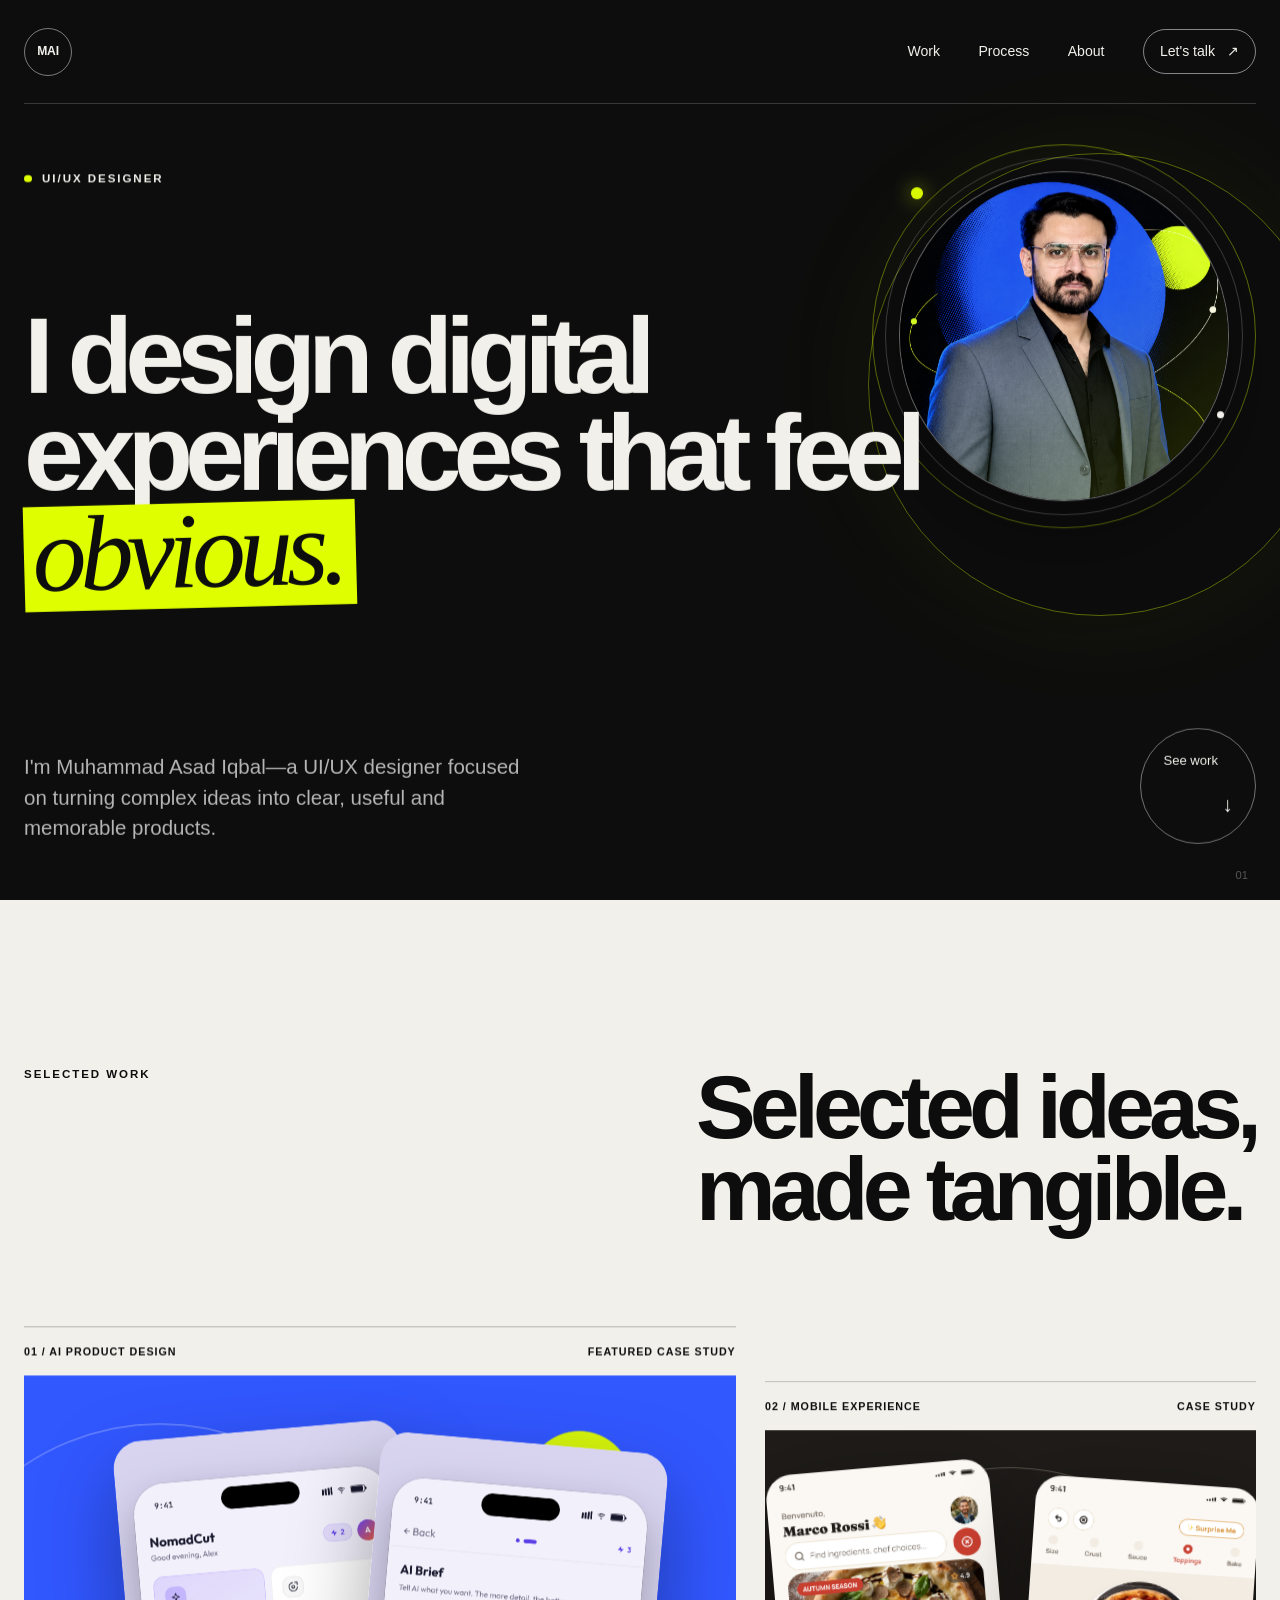
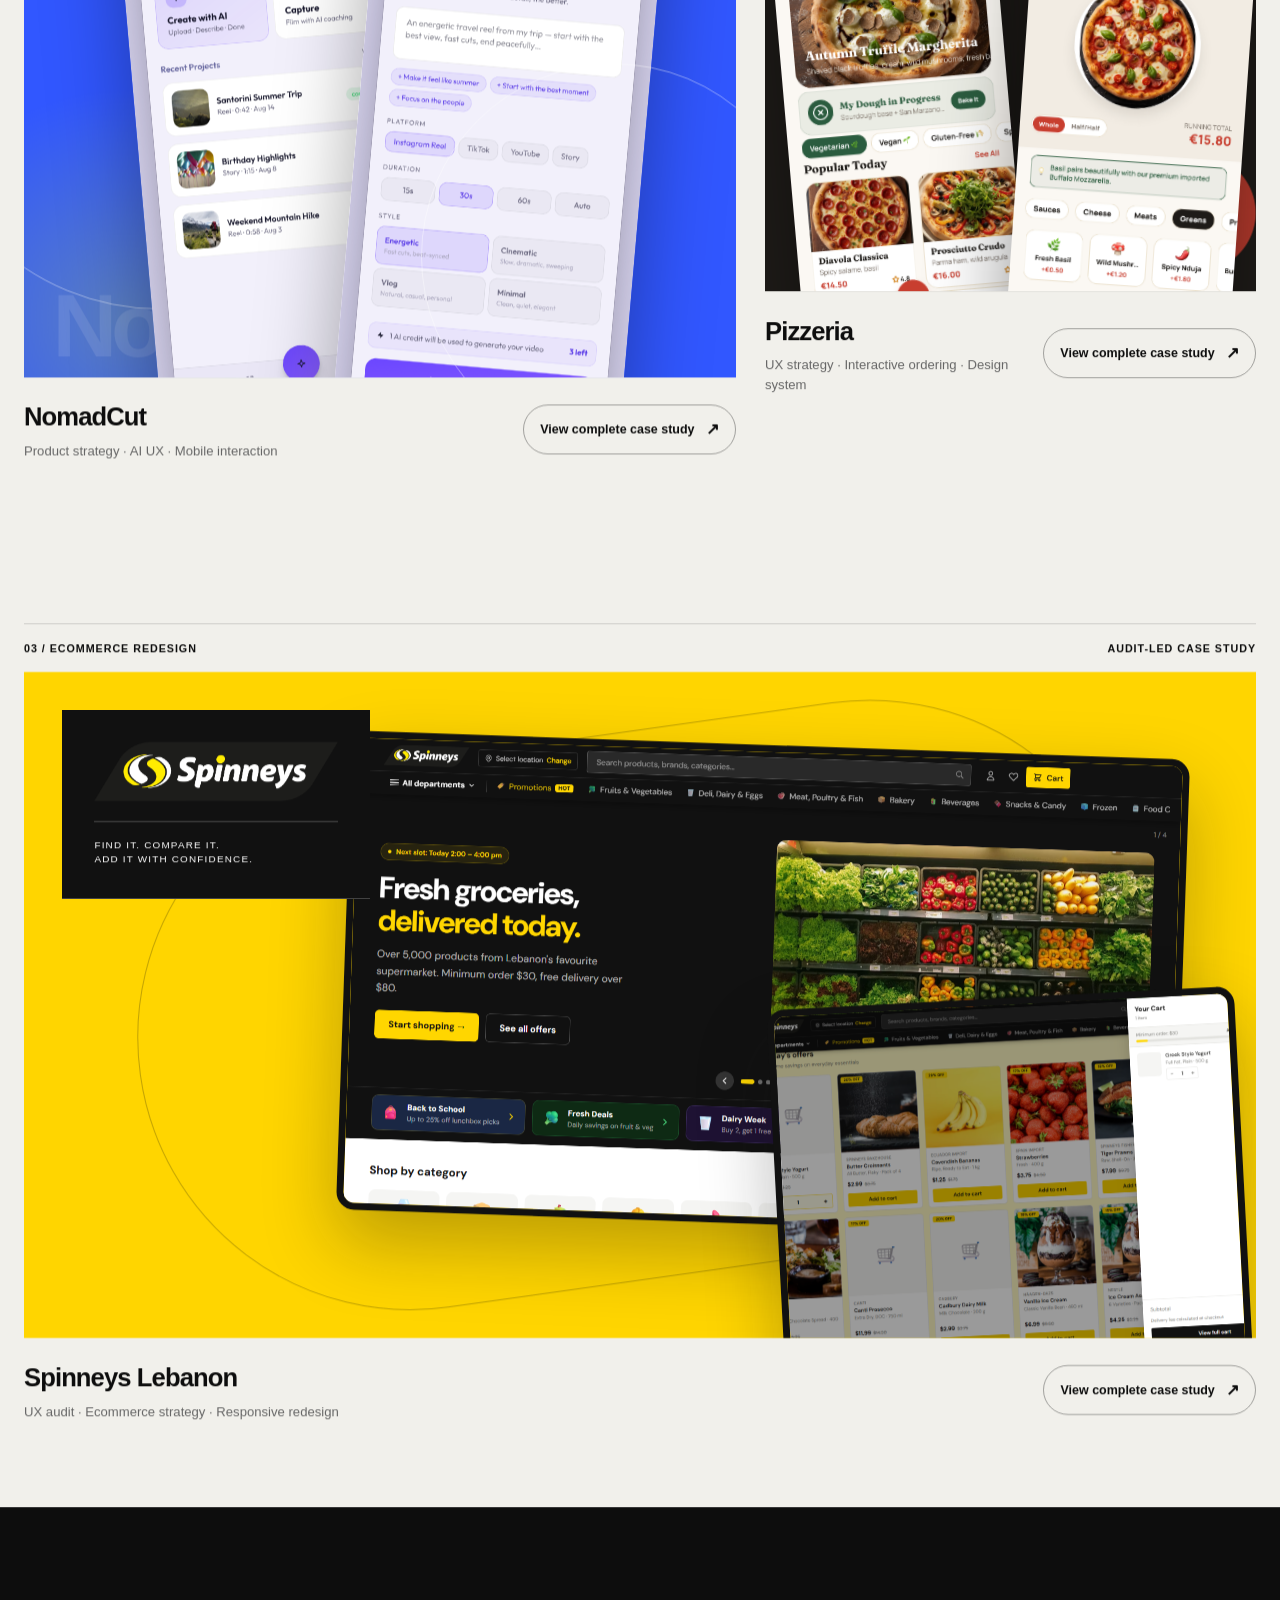
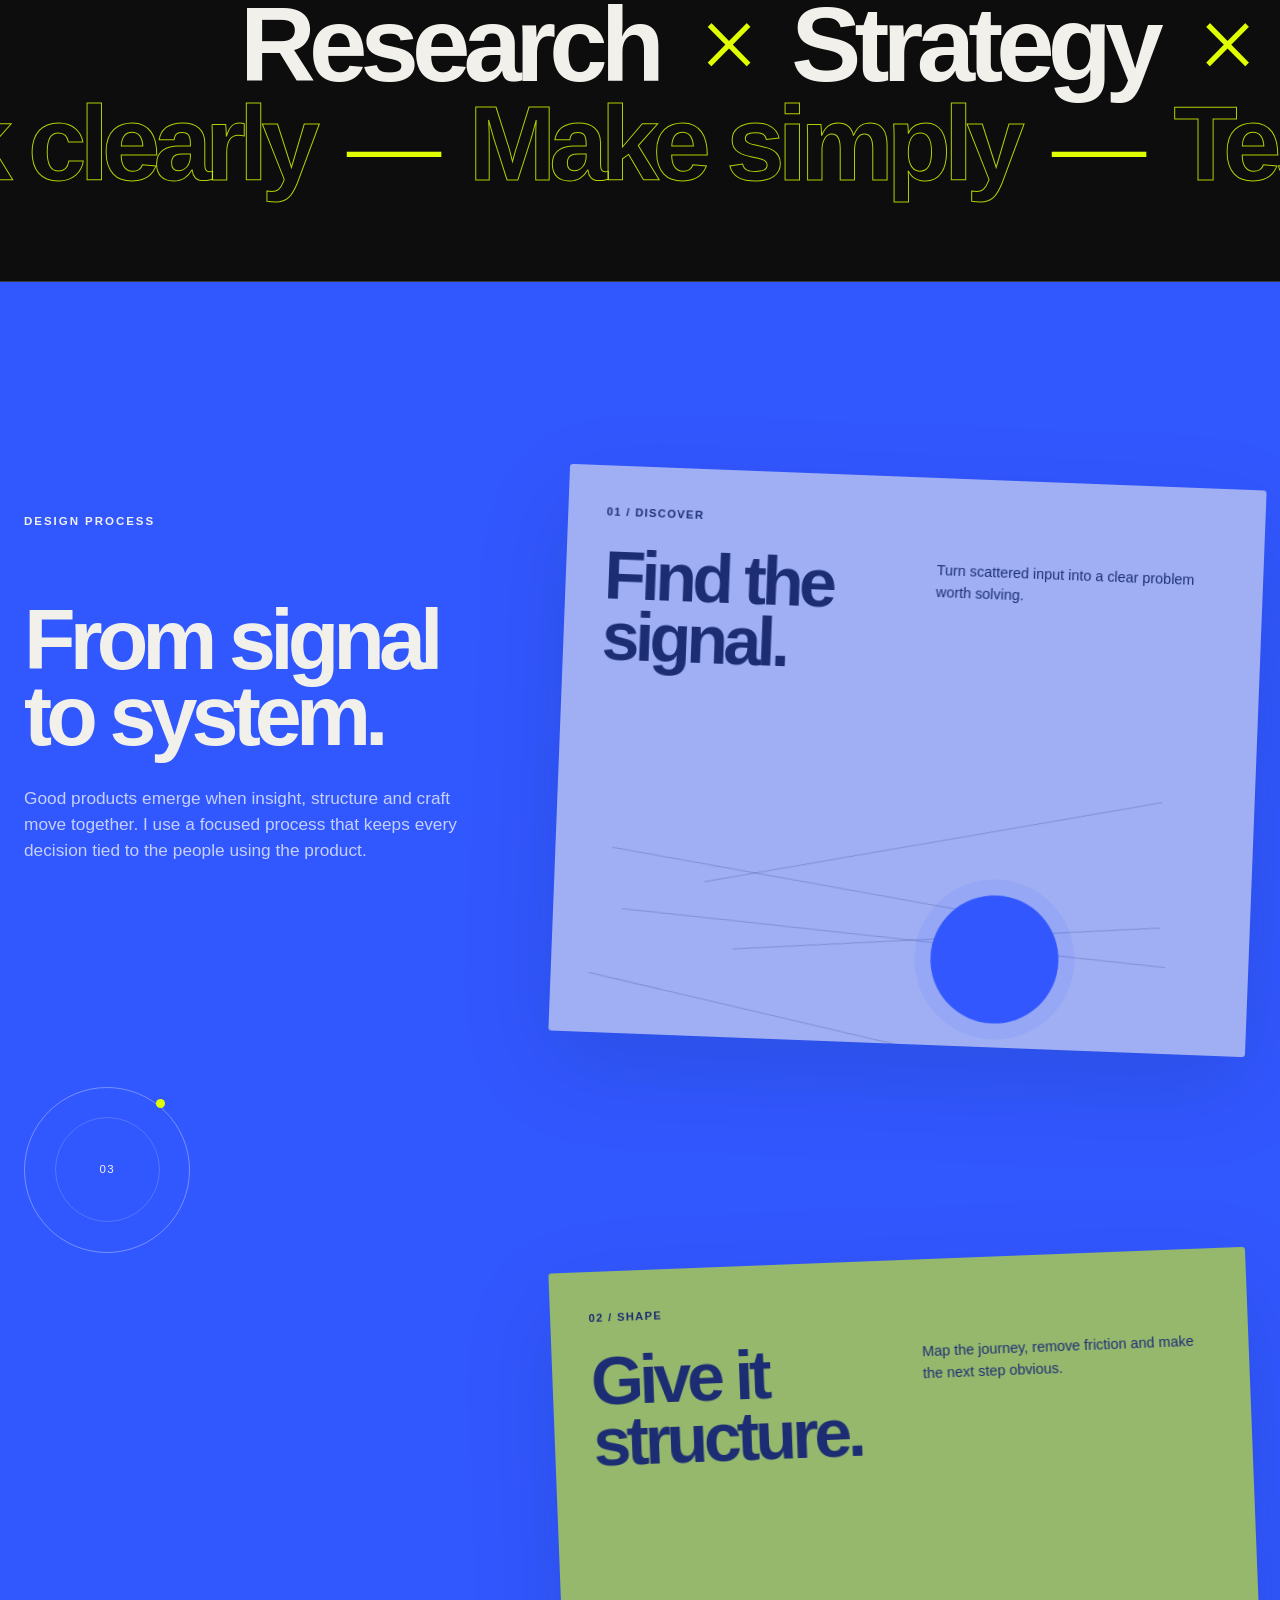
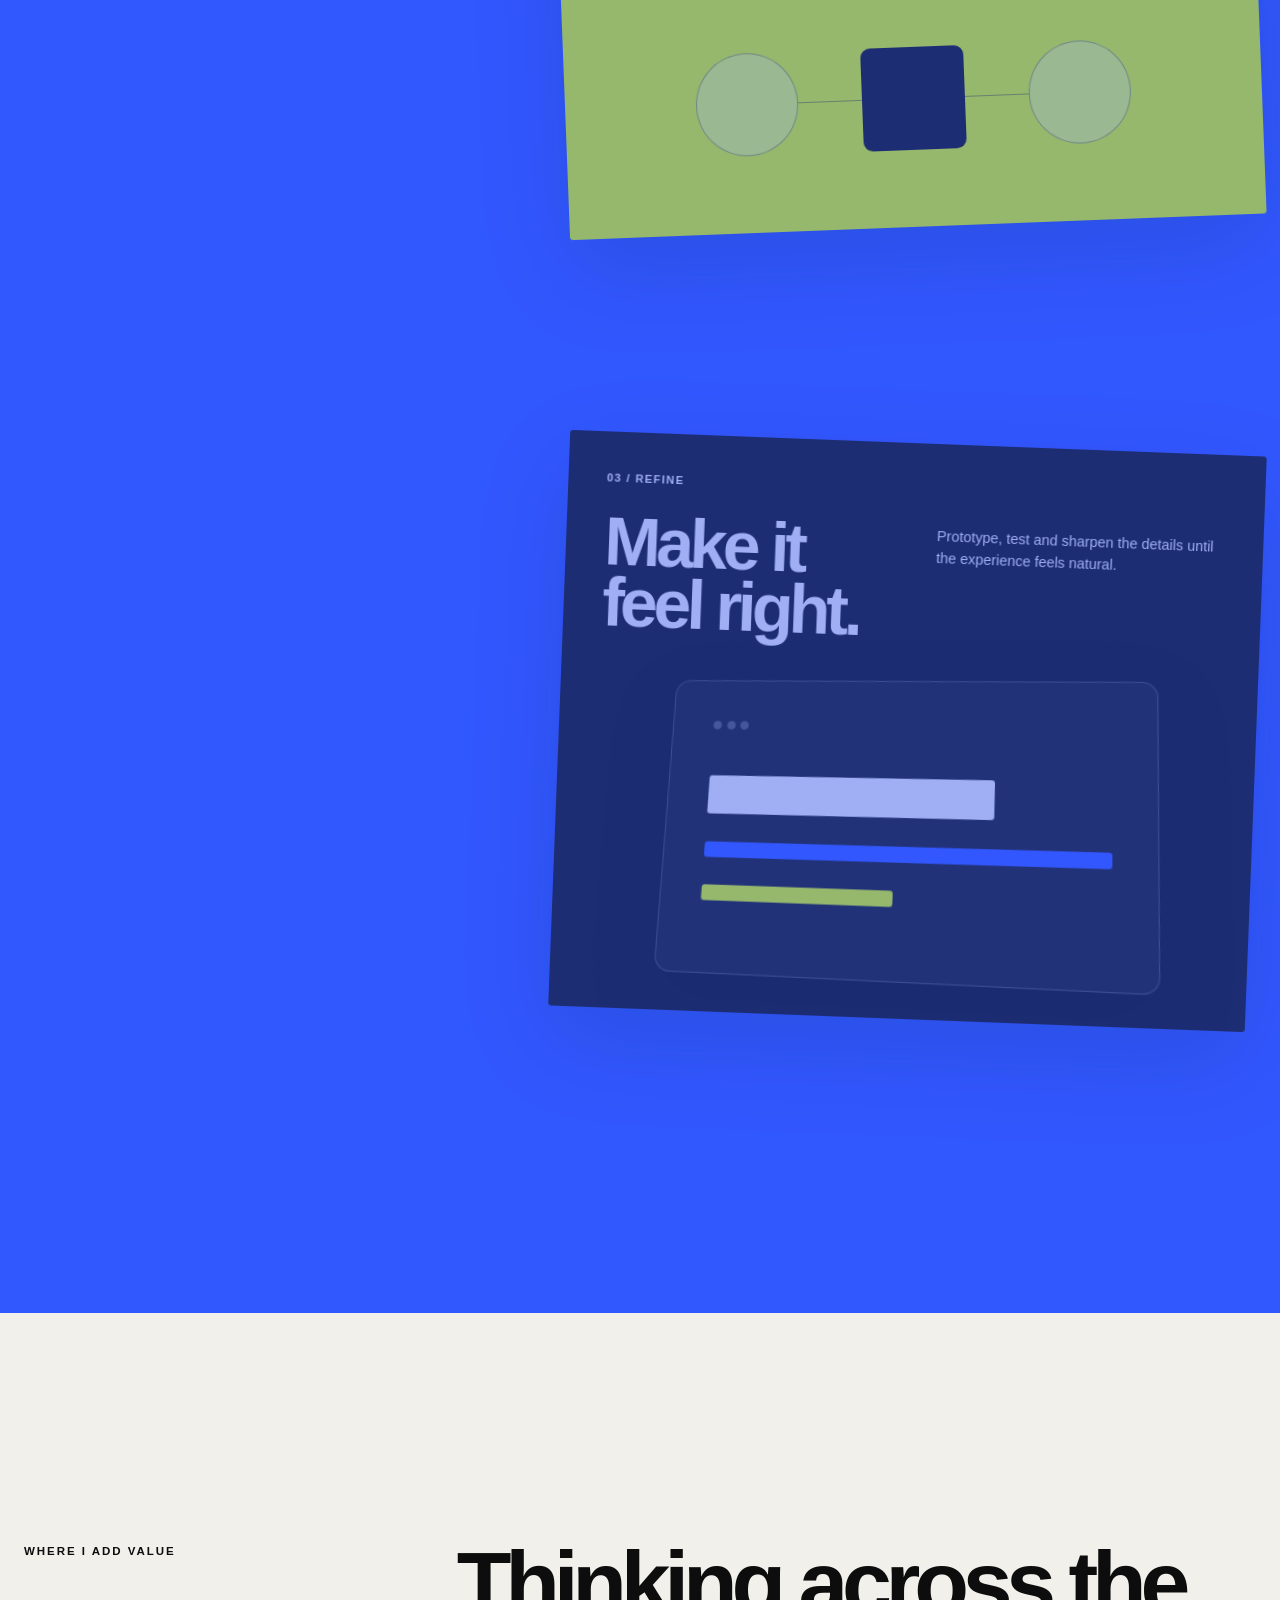
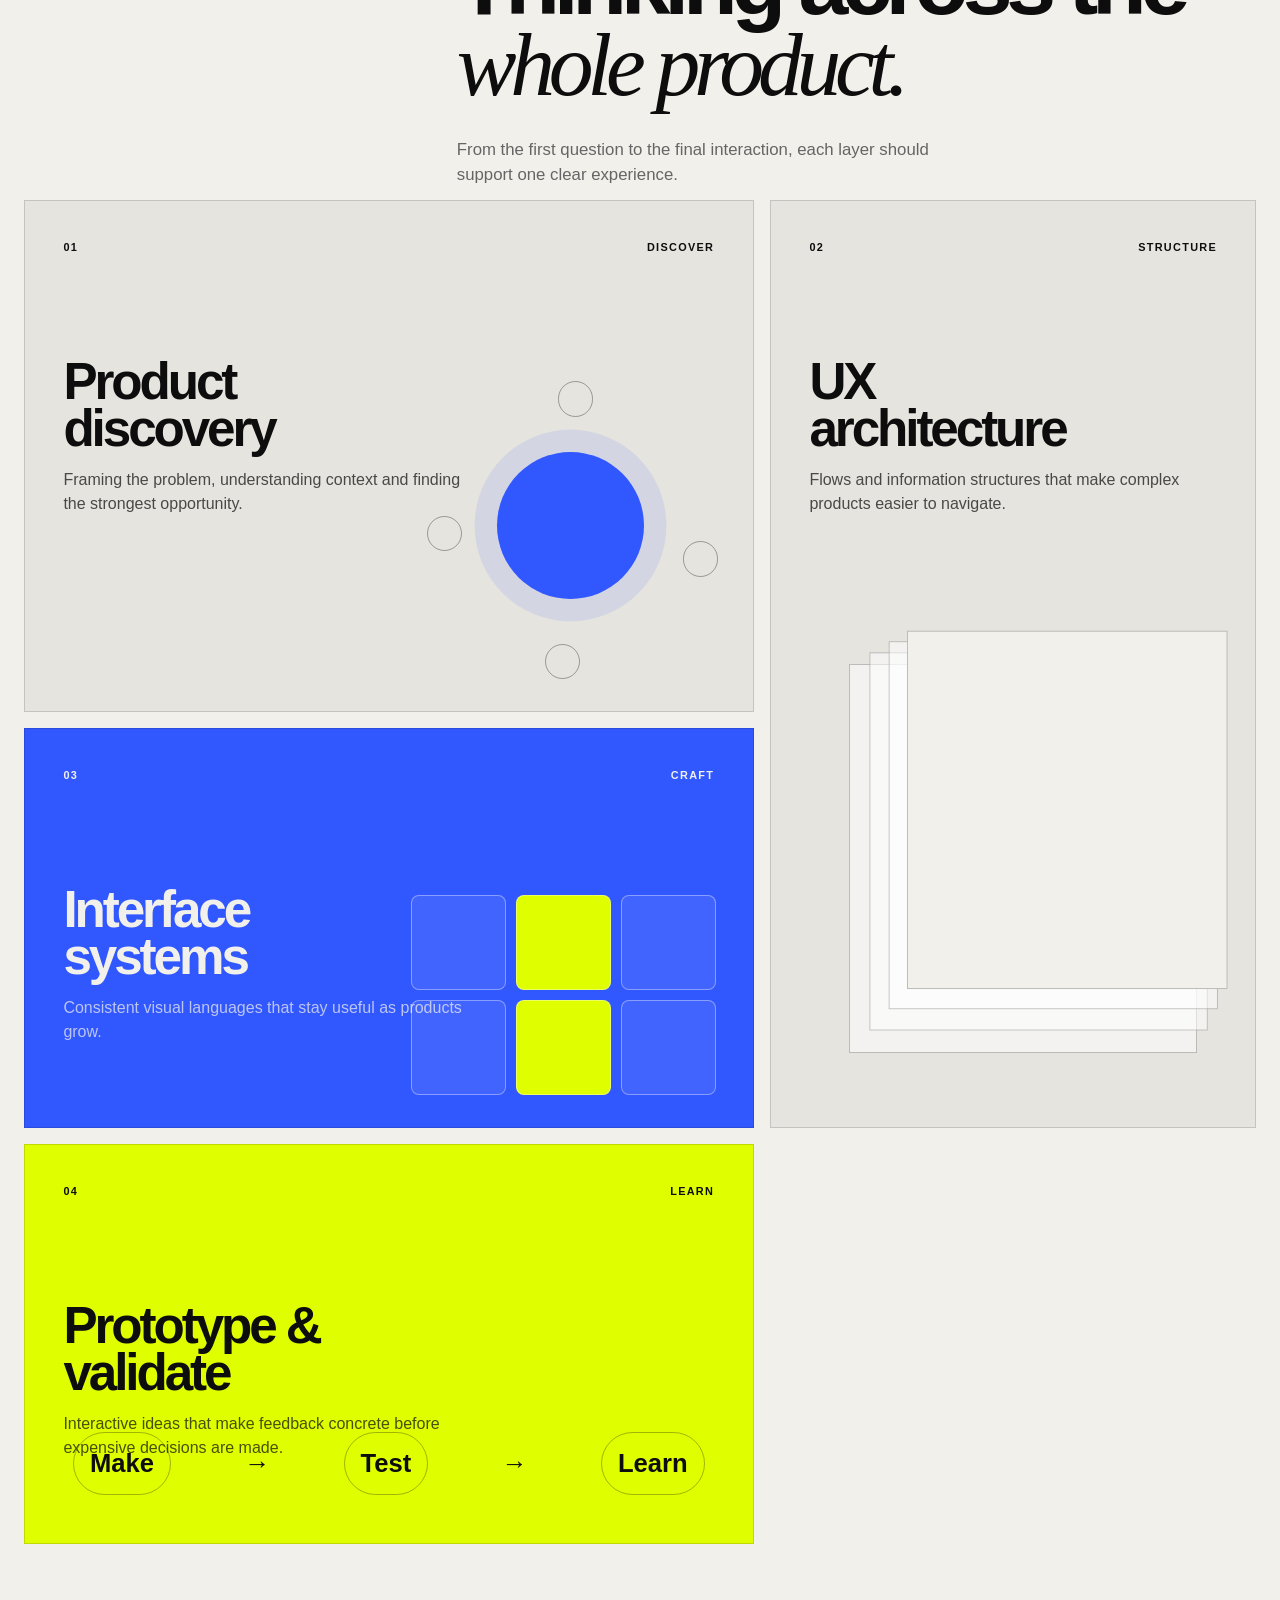
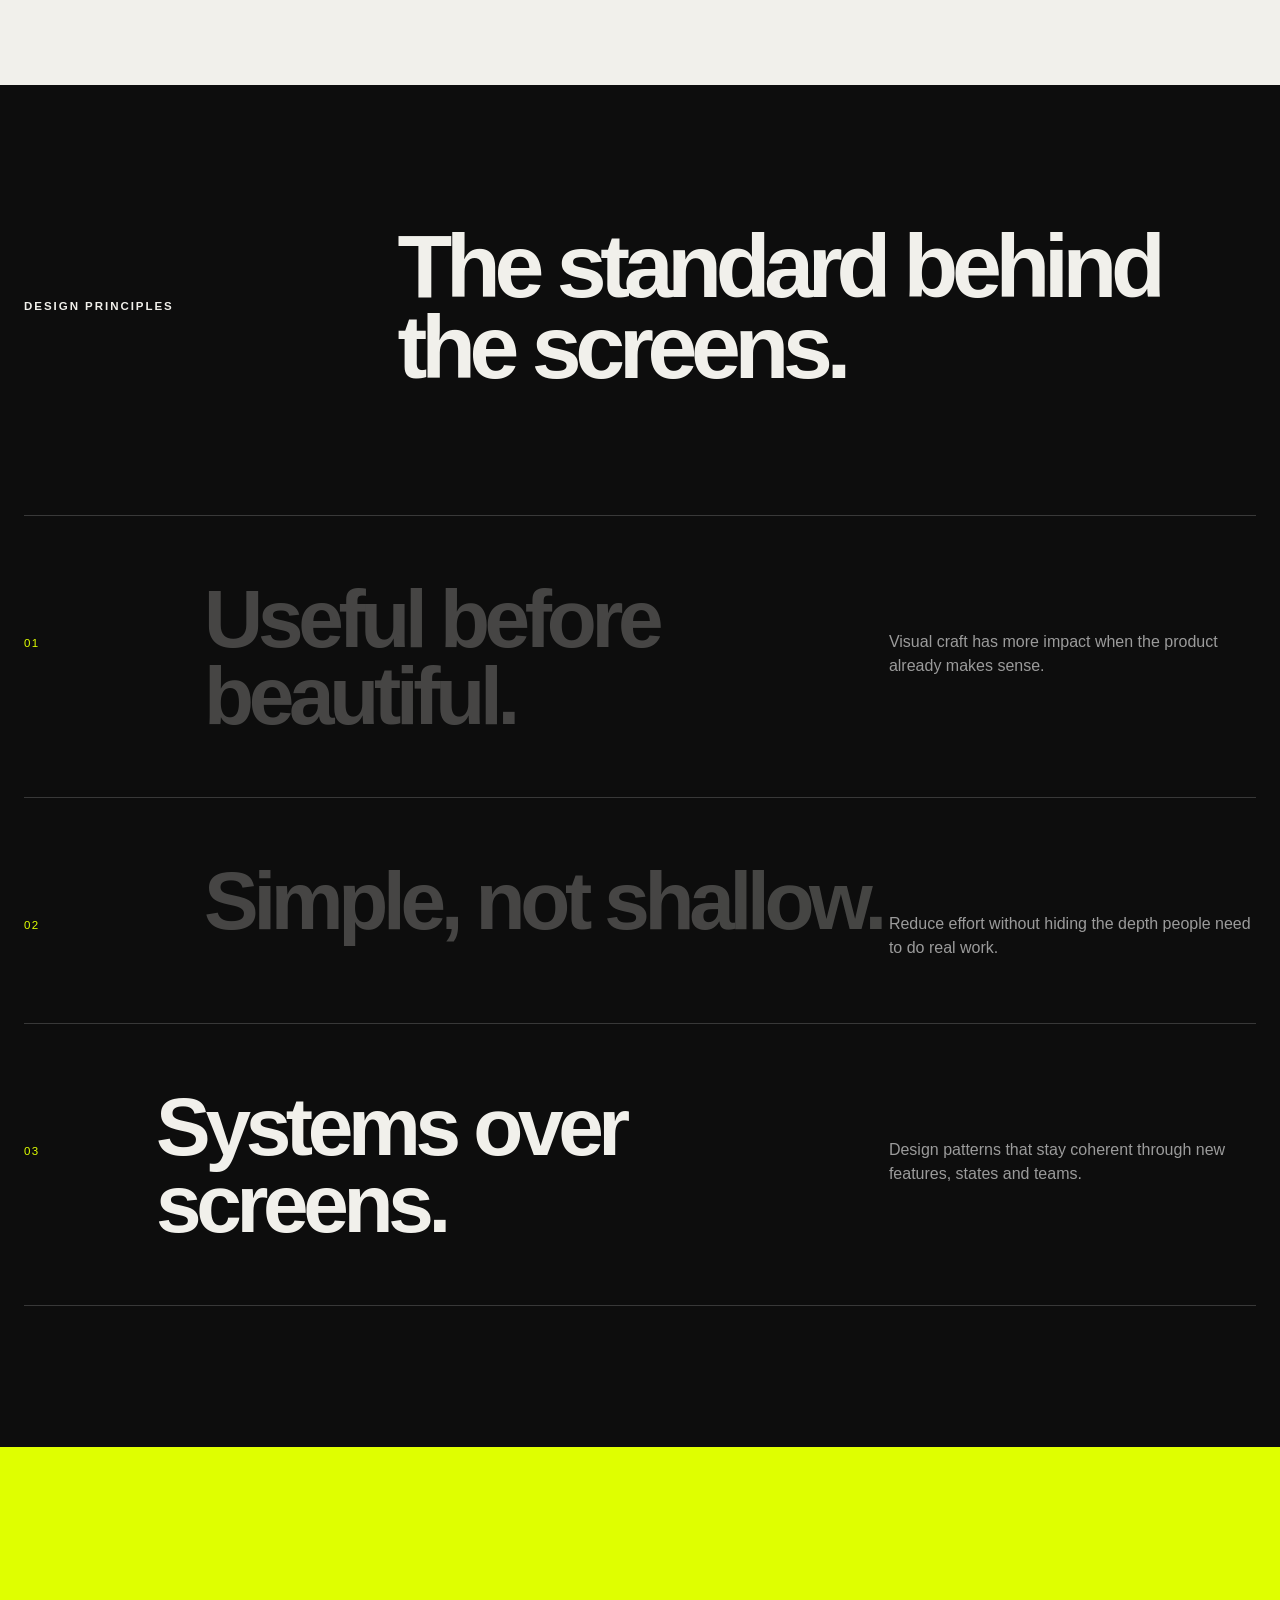
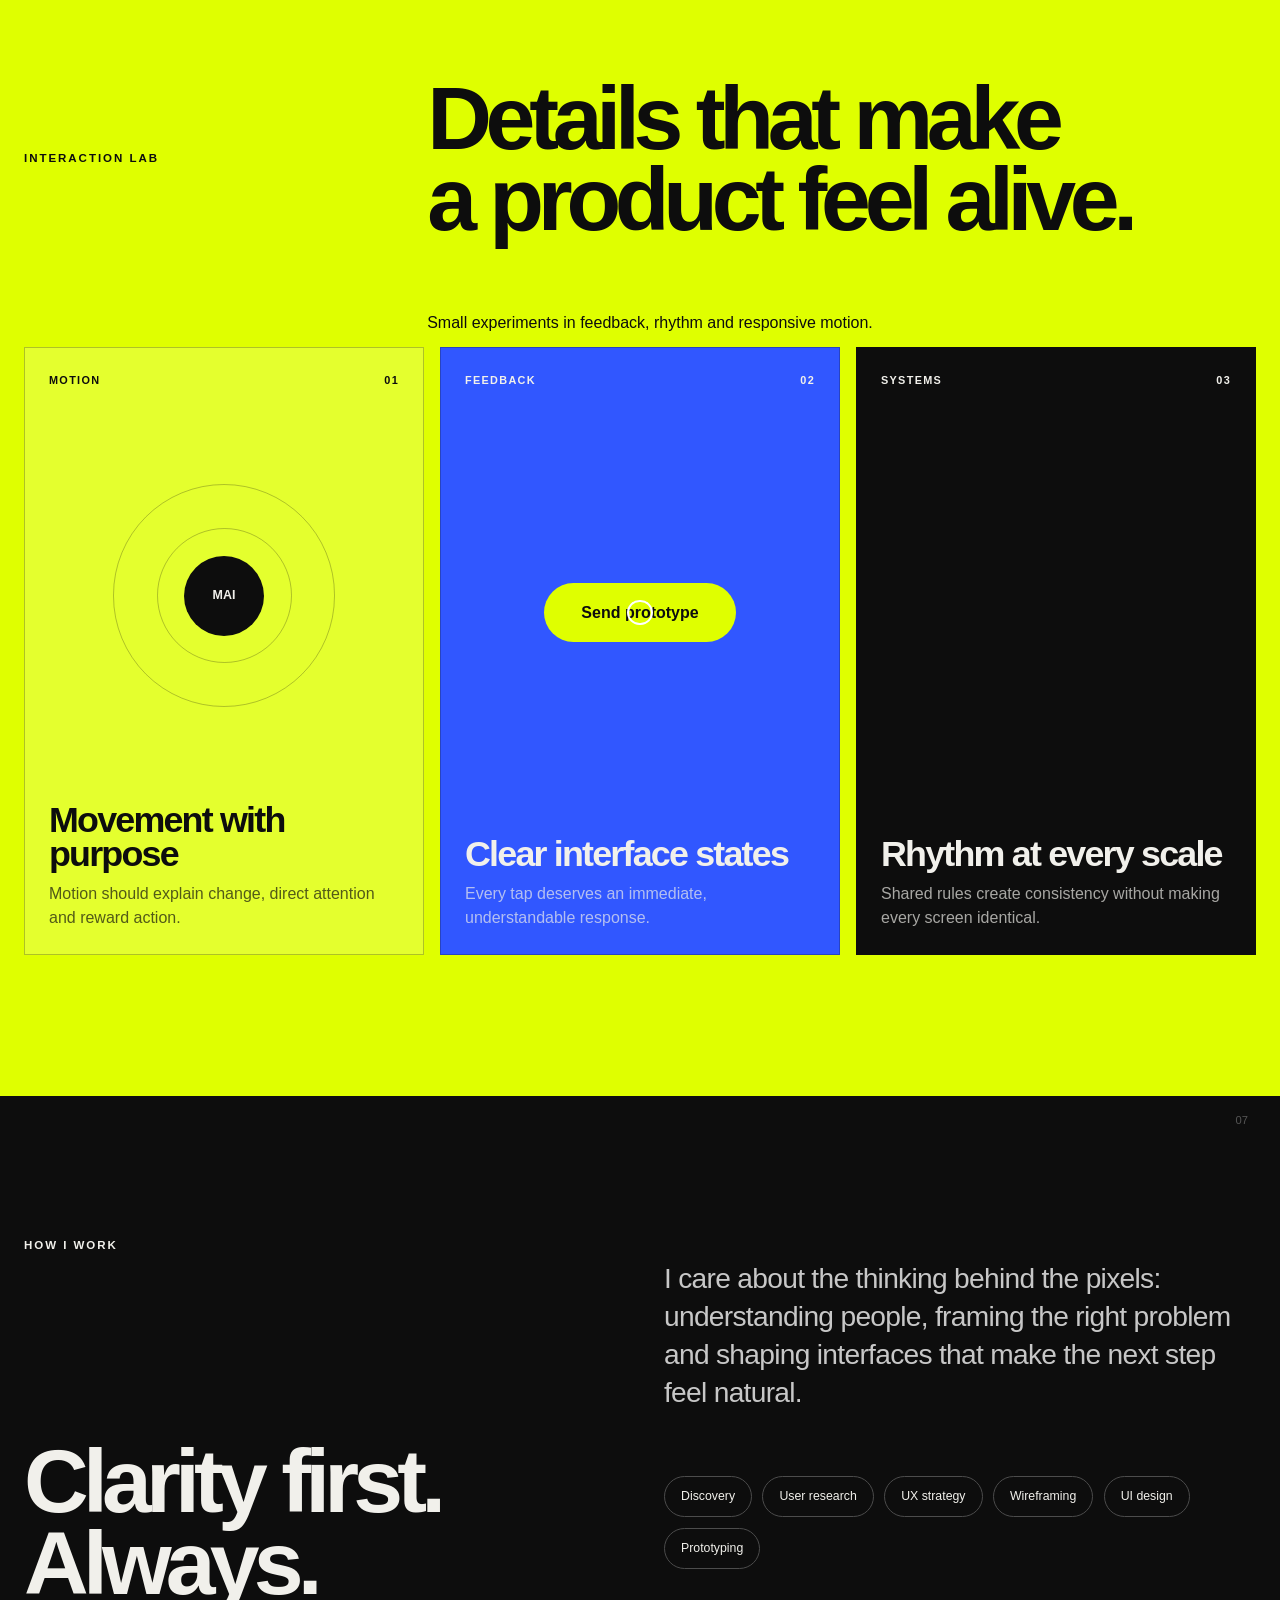
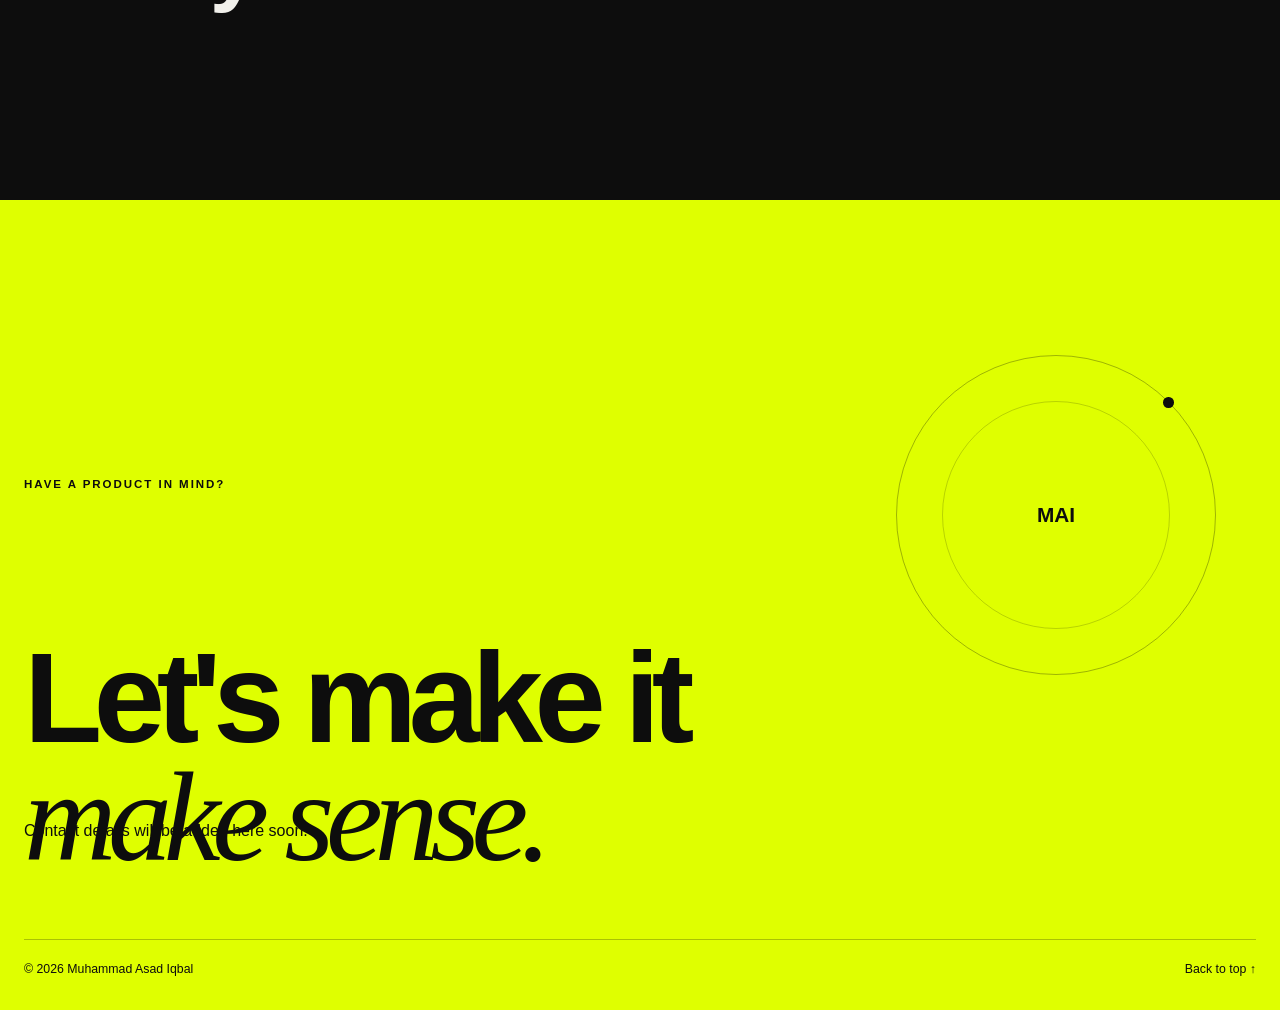
==== commit 362dab54: "Add Spinneys redesign case study" ====
--- a/index.html
+++ b/index.html
@@ -9,7 +9,7 @@
     />
     <meta name="theme-color" content="#0d0d0d" />
     <title>Muhammad Asad Iqbal — UI/UX Designer</title>
-    <link rel="stylesheet" href="styles.css?v=20260918-4" />
+    <link rel="stylesheet" href="styles.css?v=20260921-5" />
     <link rel="icon" type="image/svg+xml" href="favicon.svg" />
   </head>
   <body>
@@ -133,6 +133,34 @@
                 <div>
                   <h3>Pizzeria</h3>
                   <p>UX strategy · Interactive ordering · Design system</p>
+                </div>
+                <span class="project-case-link">View complete case study <i aria-hidden="true">↗</i></span>
+              </div>
+            </a>
+          </article>
+
+          <article class="project-card project-card--spinneys reveal" data-parallax-speed="0.025">
+            <div class="project-meta">
+              <span>03 / Ecommerce redesign</span>
+              <span>Audit-led case study</span>
+            </div>
+            <a class="project-feature" href="spinneys.html" aria-label="Read the complete Spinneys Lebanon redesign case study">
+              <div class="spinneys-stage" aria-hidden="true">
+                <div class="spinneys-stage__brand">
+                  <img src="assets/spinneys/logo.png" alt="" width="786" height="190" />
+                  <span>Find it. Compare it.<br />Add it with confidence.</span>
+                </div>
+                <div class="spinneys-stage__screen spinneys-stage__screen--home">
+                  <img src="assets/spinneys/spinneys-home.png" alt="" width="1440" height="1000" />
+                </div>
+                <div class="spinneys-stage__screen spinneys-stage__screen--cart">
+                  <img src="assets/spinneys/spinneys-cart-drawer.png" alt="" width="1440" height="1000" />
+                </div>
+              </div>
+              <div class="project-copy">
+                <div>
+                  <h3>Spinneys Lebanon</h3>
+                  <p>UX audit · Ecommerce strategy · Responsive redesign</p>
                 </div>
                 <span class="project-case-link">View complete case study <i aria-hidden="true">↗</i></span>
               </div>
@@ -351,6 +379,6 @@
       </section>
     </main>
 
-    <script src="script.js?v=20260918-4"></script>
+    <script src="script.js?v=20260921-5"></script>
   </body>
 </html>
--- a/styles.css
+++ b/styles.css
@@ -361,6 +361,48 @@
 .project-case-link i { font-style: normal; font-size: 1rem; }
 .project-feature:hover .project-case-link { color: var(--paper); background: var(--ink); transform: translateY(-2px); }
 .project-feature { display: block; }
+
+.project-card--spinneys { grid-column: 1 / -1; margin-top: clamp(3.5rem, 8vw, 8rem); }
+.spinneys-stage {
+  position: relative;
+  isolation: isolate;
+  height: clamp(28rem, 52vw, 47rem);
+  overflow: hidden;
+  background: #ffd500;
+}
+.spinneys-stage::before {
+  content: "";
+  position: absolute;
+  inset: 9%;
+  border: 1px solid rgba(17,17,17,.25);
+  border-radius: 999px;
+  transform: rotate(-8deg);
+}
+.spinneys-stage__brand {
+  position: absolute;
+  z-index: 3;
+  top: clamp(1rem, 3vw, 3rem);
+  left: clamp(1rem, 3vw, 3rem);
+  width: clamp(10rem, 24vw, 22rem);
+  padding: clamp(1.25rem, 2.5vw, 2.5rem);
+  color: white;
+  background: #111;
+}
+.spinneys-stage__brand img { display: block; width: 100%; height: auto; }
+.spinneys-stage__brand span { display: block; margin-top: 1.2rem; padding-top: 1rem; border-top: 1px solid rgba(255,255,255,.25); text-transform: uppercase; letter-spacing: .12em; font-size: .62rem; }
+.spinneys-stage__screen {
+  position: absolute;
+  overflow: hidden;
+  border: clamp(.28rem, .6vw, .55rem) solid #111;
+  border-radius: clamp(.8rem, 1.4vw, 1.35rem);
+  box-shadow: 0 2rem 4.5rem rgba(17,17,17,.28);
+  transition: transform 700ms cubic-bezier(.2,.8,.2,1);
+}
+.spinneys-stage__screen img { display: block; width: 100%; height: 100%; object-fit: cover; object-position: top; }
+.spinneys-stage__screen--home { z-index: 1; right: 6%; top: 11%; width: 68%; height: 72%; transform: rotate(2deg); }
+.spinneys-stage__screen--cart { z-index: 2; right: 1%; bottom: -7%; width: 38%; height: 58%; transform: rotate(-3deg); }
+.project-feature:hover .spinneys-stage__screen--home { transform: translate3d(-.3rem,-.7rem,0) rotate(.6deg); }
+.project-feature:hover .spinneys-stage__screen--cart { transform: translate3d(.35rem,-1rem,0) rotate(-1.5deg); }
 
 .project-visual--nomadcut {
   position: relative;
@@ -635,6 +677,172 @@
 .pizzeria-page .case-study-navigation a + a { border-color: var(--pizza-line); }
 .pizzeria-page .case-study-navigation span { color: #7a7067; }
 .pizzeria-page .case-study-navigation a:hover strong { color: var(--pizza-red); }
+
+/* Spinneys redesign case study */
+.spinneys-page {
+  --spin-black: #111111;
+  --spin-yellow: #ffd500;
+  --spin-white: #ffffff;
+  --spin-paper: #f4f4f1;
+  --spin-muted: #777771;
+  --spin-line: rgba(17,17,17,.18);
+  color: var(--spin-black);
+  background: var(--spin-paper);
+}
+.spinneys-page .scroll-progress { background: var(--spin-yellow); }
+.spinneys-page .site-header { color: var(--spin-white); }
+.spinneys-page .monogram, .spinneys-page .nav-cta { border-color: rgba(255,255,255,.55); }
+.spinneys-case { overflow: hidden; background: var(--spin-paper); }
+.spinneys-hero {
+  position: relative;
+  min-height: 100svh;
+  padding: 9rem max(1.5rem, calc((100vw - var(--max-width)) / 2)) 4rem;
+  color: var(--spin-white);
+  background: var(--spin-black);
+  overflow: hidden;
+}
+.spinneys-hero::before {
+  content: "";
+  position: absolute;
+  top: 12%;
+  right: -15%;
+  width: min(66vw, 72rem);
+  aspect-ratio: 1;
+  border: 1px solid rgba(255,213,0,.3);
+  border-radius: 50%;
+  box-shadow: 0 0 0 7rem rgba(255,213,0,.025), 0 0 0 14rem rgba(255,213,0,.018);
+}
+.spinneys-kicker { position: relative; z-index: 1; display: flex; justify-content: space-between; gap: 1rem; padding-bottom: 1.1rem; border-bottom: 1px solid rgba(255,255,255,.22); text-transform: uppercase; letter-spacing: .12em; font-size: .67rem; font-weight: 700; }
+.spinneys-hero-grid { position: relative; z-index: 1; display: grid; grid-template-columns: .86fr 1.14fr; gap: clamp(2.5rem, 6vw, 7rem); align-items: center; padding-top: clamp(3.5rem, 7vw, 7rem); }
+.spinneys-logo { display: block; width: min(12rem, 45%); height: auto; margin-bottom: 2.2rem; }
+.spinneys-hero h1 { margin: 0; max-width: 9.5em; font-size: clamp(4rem, 6.9vw, 7.4rem); line-height: .9; letter-spacing: -.065em; font-weight: 650; }
+.spinneys-hero h1 em { color: var(--spin-yellow); font-family: Georgia, "Times New Roman", serif; font-weight: 400; }
+.spinneys-lede { max-width: 40rem; margin: 2rem 0 0; color: rgba(255,255,255,.66); font-size: clamp(1rem, 1.3vw, 1.2rem); }
+.spinneys-prototype-link { display: inline-flex; align-items: center; gap: 1rem; margin-top: 2.2rem; padding: .85rem 1.15rem; color: var(--spin-black); background: var(--spin-yellow); border-radius: 999px; font-size: .82rem; font-weight: 700; transition: transform 180ms ease, background 180ms ease; }
+.spinneys-prototype-link:hover { opacity: 1; background: var(--spin-white); transform: translateY(-2px); }
+.spinneys-hero-screen { position: relative; margin: 0; overflow: hidden; border: .45rem solid #272727; border-radius: 1.25rem; background: var(--spin-white); box-shadow: 0 2.5rem 6rem rgba(0,0,0,.45); transform: rotate(1.5deg); }
+.spinneys-hero-screen > img { display: block; width: 100%; height: auto; }
+.spinneys-browser-bar { height: 2rem; display: flex; align-items: center; gap: .36rem; padding: 0 .8rem; color: #aaa; background: #242424; font-size: .58rem; }
+.spinneys-browser-bar i { width: .48rem; height: .48rem; border-radius: 50%; background: #5b5b5b; }
+.spinneys-browser-bar span { margin-left: auto; margin-right: auto; }
+
+.spinneys-facts { display: grid; grid-template-columns: repeat(4,1fr); padding: 0 max(1.5rem, calc((100vw - var(--max-width)) / 2)); background: var(--spin-white); border-bottom: 1px solid var(--spin-line); }
+.spinneys-facts div { min-height: 10rem; padding: 1.5rem; border-right: 1px solid var(--spin-line); }
+.spinneys-facts div:first-child { padding-left: 0; }
+.spinneys-facts div:last-child { border-right: 0; }
+.spinneys-facts span { display: block; margin-bottom: 2.5rem; color: var(--spin-muted); text-transform: uppercase; letter-spacing: .12em; font-size: .64rem; }
+.spinneys-facts strong { display: block; max-width: 16rem; font-size: clamp(1.05rem, 1.45vw, 1.35rem); line-height: 1.25; }
+.spinneys-audit, .spinneys-priorities, .spinneys-interface-gallery, .spinneys-system, .spinneys-accessibility, .spinneys-validation { padding: clamp(6rem, 10vw, 10rem) max(1.5rem, calc((100vw - var(--max-width)) / 2)); }
+.spinneys-section-heading { display: grid; grid-template-columns: .36fr 1fr .48fr; gap: clamp(1.5rem, 4vw, 4rem); align-items: start; margin-bottom: clamp(3.5rem, 7vw, 7rem); }
+.spinneys-section-heading > p, .spinneys-onboarding-copy > p:first-child, .spinneys-cart-heading > p:first-child, .spinneys-system-copy > p:first-child, .spinneys-validation-copy > p { margin: .45rem 0 0; text-transform: uppercase; letter-spacing: .12em; font-size: .67rem; font-weight: 750; }
+.spinneys-section-heading h2, .spinneys-onboarding h2, .spinneys-cart-heading h2, .spinneys-system h2, .spinneys-validation h2 { margin: 0; font-size: clamp(2.8rem, 5.4vw, 6rem); line-height: .92; letter-spacing: -.06em; }
+.spinneys-section-heading > span { color: var(--spin-muted); font-size: .8rem; }
+
+.spinneys-audit { background: var(--spin-paper); }
+.spinneys-score-grid { display: grid; grid-template-columns: repeat(4,1fr); border-top: 1px solid var(--spin-line); }
+.spinneys-score-grid article { min-height: 24rem; display: flex; flex-direction: column; padding: 1.5rem; border-right: 1px solid var(--spin-line); background: var(--spin-white); }
+.spinneys-score-grid article:last-child { border-right: 0; }
+.spinneys-score-grid strong { font-size: clamp(3.4rem, 5vw, 5.5rem); line-height: 1; letter-spacing: -.07em; }
+.spinneys-score-grid small { color: var(--spin-muted); font-size: .22em; letter-spacing: 0; }
+.spinneys-score-grid h3 { margin: auto 0 .75rem; font-size: 1.1rem; }
+.spinneys-score-grid p { margin: 0; color: var(--spin-muted); font-size: .85rem; }
+.spinneys-score-grid .spinneys-score-card--risk { color: var(--spin-black); background: var(--spin-yellow); }
+.spinneys-score-grid .spinneys-score-card--risk p, .spinneys-score-grid .spinneys-score-card--risk small { color: rgba(17,17,17,.66); }
+
+.spinneys-priorities { color: var(--spin-white); background: var(--spin-black); }
+.spinneys-priorities .spinneys-section-heading > p { color: var(--spin-yellow); }
+.spinneys-priority-grid { display: grid; grid-template-columns: repeat(2,1fr); }
+.spinneys-priority-grid article { min-height: 24rem; padding: 2rem; border-top: 1px solid rgba(255,255,255,.22); border-right: 1px solid rgba(255,255,255,.22); }
+.spinneys-priority-grid article:nth-child(2n) { border-right: 0; }
+.spinneys-priority-grid article:nth-child(n+3) { border-bottom: 1px solid rgba(255,255,255,.22); }
+.spinneys-priority-grid span { color: var(--spin-yellow); text-transform: uppercase; letter-spacing: .11em; font-size: .65rem; }
+.spinneys-priority-grid h3 { max-width: 12em; margin: 7rem 0 1rem; font-size: clamp(1.6rem, 2.7vw, 3rem); line-height: 1; letter-spacing: -.04em; }
+.spinneys-priority-grid p { max-width: 36rem; margin: 0; color: rgba(255,255,255,.58); }
+
+.spinneys-onboarding { display: grid; grid-template-columns: .8fr 1.2fr; min-height: 55rem; background: var(--spin-yellow); }
+.spinneys-onboarding-copy { padding: clamp(4rem, 8vw, 9rem) clamp(1.5rem, 6vw, 7rem) clamp(4rem, 8vw, 9rem) max(1.5rem, calc((100vw - var(--max-width)) / 2)); }
+.spinneys-onboarding-copy > p:first-child { color: rgba(17,17,17,.6); }
+.spinneys-onboarding h2 { margin: 4rem 0 2rem; }
+.spinneys-onboarding-copy > p:not(:first-child) { max-width: 38rem; }
+.spinneys-onboarding ul { margin: 3rem 0 0; padding: 0; list-style: none; border-top: 1px solid rgba(17,17,17,.3); }
+.spinneys-onboarding li { padding: 1rem 0; border-bottom: 1px solid rgba(17,17,17,.3); font-size: .88rem; }
+.spinneys-onboarding-visual { min-width: 0; margin: 0; display: grid; place-items: center; padding: clamp(2rem, 4vw, 5rem); overflow: hidden; background: var(--spin-black); }
+.spinneys-onboarding-visual img { display: block; width: 118%; max-width: none; height: auto; border: .45rem solid #292929; border-radius: 1.3rem; box-shadow: 0 2rem 4rem rgba(0,0,0,.4); transform: rotate(-2deg); }
+
+.spinneys-journey { padding: clamp(6rem, 10vw, 10rem) max(1.5rem, calc((100vw - var(--max-width)) / 2)); background: var(--spin-white); }
+.spinneys-journey .spinneys-section-heading { grid-template-columns: .36fr 1.64fr; }
+.spinneys-journey ol { display: grid; grid-template-columns: repeat(5,1fr); margin: 0; padding: 0; list-style: none; border-top: 1px solid var(--spin-line); }
+.spinneys-journey li { min-height: 18rem; display: flex; flex-direction: column; padding: 1.25rem; border-right: 1px solid var(--spin-line); }
+.spinneys-journey li:last-child { border-right: 0; background: var(--spin-yellow); }
+.spinneys-journey li span { color: var(--spin-muted); font-family: "Courier New", monospace; font-size: .72rem; }
+.spinneys-journey li strong { margin-top: auto; font-size: clamp(1.3rem, 2vw, 2rem); }
+.spinneys-journey li p { margin: .7rem 0 0; color: var(--spin-muted); font-size: .82rem; }
+.spinneys-journey li:last-child p, .spinneys-journey li:last-child span { color: rgba(17,17,17,.62); }
+
+.spinneys-interface-gallery { background: var(--spin-paper); }
+.spinneys-interface-gallery .spinneys-section-heading { grid-template-columns: .36fr 1.64fr; }
+.spinneys-interface-grid { display: grid; grid-template-columns: repeat(12,1fr); gap: clamp(1rem, 2.5vw, 2.5rem); }
+.spinneys-interface { grid-column: span 6; margin: 0; }
+.spinneys-interface--home { grid-column: span 12; }
+.spinneys-interface:nth-child(3) { margin-top: 7rem; }
+.spinneys-interface > div { min-height: clamp(27rem, 43vw, 44rem); display: grid; place-items: center; padding: clamp(1rem, 3vw, 3rem); overflow: hidden; background: var(--spin-black); }
+.spinneys-interface--home > div { min-height: clamp(30rem, 54vw, 53rem); background: var(--spin-yellow); }
+.spinneys-interface img { display: block; width: 96%; height: auto; border: .35rem solid #222; border-radius: 1rem; box-shadow: 0 2rem 4rem rgba(0,0,0,.28); transition: transform 700ms cubic-bezier(.2,.8,.2,1); }
+.spinneys-interface:hover img { transform: translateY(-.7rem); }
+.spinneys-interface figcaption { display: flex; justify-content: space-between; gap: 2rem; padding: 1.2rem 0 3rem; border-top: 1px solid var(--spin-line); }
+.spinneys-interface figcaption span { color: var(--spin-muted); text-transform: uppercase; letter-spacing: .11em; font-size: .65rem; }
+.spinneys-interface figcaption strong { max-width: 35rem; text-align: right; font-size: clamp(1rem, 1.5vw, 1.35rem); line-height: 1.3; }
+
+.spinneys-cart-story { display: grid; grid-template-columns: .82fr 1.18fr; color: var(--spin-white); background: var(--spin-black); }
+.spinneys-cart-heading { padding: clamp(5rem, 9vw, 10rem) clamp(2rem, 7vw, 8rem) clamp(3rem, 5vw, 5rem) max(1.5rem, calc((100vw - var(--max-width)) / 2)); }
+.spinneys-cart-heading > p:first-child { color: var(--spin-yellow); }
+.spinneys-cart-heading h2 { margin: 4rem 0 2rem; }
+.spinneys-cart-heading > p:last-child { max-width: 35rem; color: rgba(255,255,255,.62); }
+.spinneys-cart-screen { min-width: 0; margin: 0; display: grid; place-items: center; padding: clamp(2rem, 4vw, 5rem); overflow: hidden; background: var(--spin-yellow); }
+.spinneys-cart-screen img { display: block; width: 112%; max-width: none; height: auto; border: .45rem solid #262626; border-radius: 1.25rem; box-shadow: 0 2rem 4rem rgba(17,17,17,.28); transform: rotate(1.5deg); }
+.spinneys-cart-decisions { grid-column: 1 / -1; display: grid; grid-template-columns: repeat(4,1fr); padding: 0 max(1.5rem, calc((100vw - var(--max-width)) / 2)) clamp(6rem, 10vw, 10rem); }
+.spinneys-cart-decisions article { min-height: 19rem; padding: 1.5rem; border-top: 1px solid rgba(255,255,255,.22); border-right: 1px solid rgba(255,255,255,.22); }
+.spinneys-cart-decisions article:last-child { border-right: 0; }
+.spinneys-cart-decisions span { color: var(--spin-yellow); font-family: "Courier New", monospace; font-size: .72rem; }
+.spinneys-cart-decisions h3 { margin: 5rem 0 1rem; font-size: 1.2rem; }
+.spinneys-cart-decisions p { margin: 0; color: rgba(255,255,255,.55); font-size: .84rem; }
+
+.spinneys-system { display: grid; grid-template-columns: .8fr 1.2fr; gap: clamp(3rem, 8vw, 9rem); background: var(--spin-paper); }
+.spinneys-system-copy > p:first-child { color: var(--spin-muted); }
+.spinneys-system h2 { margin: 4rem 0 2rem; }
+.spinneys-system-copy > p:last-child { max-width: 36rem; color: var(--spin-muted); }
+.spinneys-system-board { align-self: center; padding: clamp(2rem, 5vw, 5rem); color: var(--spin-white); background: var(--spin-black); }
+.spinneys-swatches { display: grid; grid-template-columns: repeat(2,1fr); gap: 2rem; }
+.spinneys-swatches span { display: grid; grid-template-columns: 4.3rem 1fr; grid-template-rows: auto auto; gap: 0 .8rem; align-items: center; }
+.spinneys-swatches i { grid-row: 1 / span 2; width: 4.3rem; aspect-ratio: 1; border: 1px solid rgba(255,255,255,.35); border-radius: 50%; background: var(--swatch); }
+.spinneys-swatches b { align-self: end; font-size: .85rem; }
+.spinneys-swatches small { align-self: start; color: rgba(255,255,255,.46); }
+.spinneys-state-demo { display: grid; gap: .8rem; margin-top: 4rem; padding-top: 2rem; border-top: 1px solid rgba(255,255,255,.22); }
+.spinneys-state-demo button { min-height: 3rem; padding: .7rem 1rem; color: var(--spin-white); background: transparent; border: 1px solid rgba(255,255,255,.4); font: inherit; font-size: .8rem; font-weight: 700; text-align: left; }
+.spinneys-state-demo .is-selected { color: var(--spin-black); background: var(--spin-yellow); border-color: var(--spin-yellow); }
+.spinneys-state-demo button:disabled { color: rgba(255,255,255,.36); border-color: rgba(255,255,255,.18); }
+
+.spinneys-accessibility { background: var(--spin-yellow); }
+.spinneys-accessibility .spinneys-section-heading { grid-template-columns: .36fr 1.64fr; }
+.spinneys-accessibility-grid { display: grid; grid-template-columns: repeat(4,1fr); border-top: 1px solid rgba(17,17,17,.3); }
+.spinneys-accessibility-grid article { min-height: 20rem; padding: 1.5rem; border-right: 1px solid rgba(17,17,17,.3); }
+.spinneys-accessibility-grid article:last-child { border-right: 0; }
+.spinneys-accessibility-grid span { font-family: "Courier New", monospace; font-size: .72rem; }
+.spinneys-accessibility-grid h3 { margin: 7rem 0 1rem; font-size: 1.2rem; }
+.spinneys-accessibility-grid p { margin: 0; color: rgba(17,17,17,.64); font-size: .84rem; }
+.spinneys-accessibility-note { max-width: 50rem; margin: 4rem 0 0 auto; padding-top: 1.5rem; border-top: 1px solid rgba(17,17,17,.3); font-size: .82rem; }
+
+.spinneys-validation { display: grid; grid-template-columns: .72fr 1.28fr; gap: clamp(3rem, 8vw, 9rem); color: var(--spin-white); background: var(--spin-black); }
+.spinneys-validation-copy > p { color: var(--spin-yellow); }
+.spinneys-validation h2 { margin-top: 4rem; }
+.spinneys-validation-grid { border-top: 1px solid rgba(255,255,255,.25); }
+.spinneys-validation-grid article { display: grid; grid-template-columns: 4rem 1fr; gap: 1rem; padding: 1.25rem 0; border-bottom: 1px solid rgba(255,255,255,.25); }
+.spinneys-validation-grid strong { color: var(--spin-yellow); font-family: "Courier New", monospace; font-size: .72rem; }
+.spinneys-validation-grid span { font-size: clamp(1rem, 1.5vw, 1.3rem); }
+.spinneys-page .case-study-navigation { margin: 0 max(1.5rem, calc((100vw - var(--max-width)) / 2)); color: var(--spin-black); border-color: var(--spin-line); }
+.spinneys-page .case-study-navigation a + a { border-color: var(--spin-line); }
+.spinneys-page .case-study-navigation span { color: var(--spin-muted); }
+.spinneys-page .case-study-navigation a:hover strong { color: #a78c00; }
 
 .kinetic-section {
   padding: clamp(4rem, 7vw, 7rem) 0;
@@ -1015,6 +1223,7 @@
   .section-heading .eyebrow { margin-bottom: 2rem; }
   .project-grid { grid-template-columns: 1fr; }
   .project-card--secondary { margin-top: 3rem; }
+  .project-card--spinneys { margin-top: 3rem; }
   .project-visual { height: 25rem; }
   .project-copy { align-items: flex-start; flex-direction: column; }
   .project-case-link { margin-top: .5rem; }
@@ -1105,6 +1314,66 @@
   .pizzeria-learnings article { min-height: 15rem; padding: 1.5rem 0; border-right: 0; border-bottom: 1px solid var(--pizza-line); }
   .pizzeria-learnings article h3 { margin-top: 4rem; }
   .pizzeria-page .case-study-navigation { margin-inline: 1rem; }
+  .spinneys-stage { height: 27rem; }
+  .spinneys-stage__brand { width: 10.5rem; }
+  .spinneys-stage__screen--home { top: 25%; right: -10%; width: 88%; height: 60%; }
+  .spinneys-stage__screen--cart { right: -8%; bottom: -4%; width: 53%; height: 48%; }
+  .spinneys-hero { min-height: auto; padding: 7.5rem 1rem 4rem; }
+  .spinneys-kicker { display: block; }
+  .spinneys-kicker span { display: block; }
+  .spinneys-kicker span + span { margin-top: .55rem; color: rgba(255,255,255,.5); }
+  .spinneys-hero-grid { display: block; padding-top: 3.5rem; }
+  .spinneys-logo { width: 10rem; }
+  .spinneys-hero h1 { font-size: clamp(3.7rem, 16vw, 5.5rem); }
+  .spinneys-hero-screen { margin-top: 4rem; transform: rotate(.5deg); }
+  .spinneys-facts { grid-template-columns: repeat(2,1fr); padding-inline: 1rem; }
+  .spinneys-facts div { min-height: 8rem; padding: 1rem; border-bottom: 1px solid var(--spin-line); }
+  .spinneys-facts div:nth-child(2n) { border-right: 0; }
+  .spinneys-facts div:first-child { padding-left: 1rem; }
+  .spinneys-facts div:nth-last-child(-n+2) { border-bottom: 0; }
+  .spinneys-facts span { margin-bottom: 1.5rem; }
+  .spinneys-audit, .spinneys-priorities, .spinneys-interface-gallery, .spinneys-system, .spinneys-accessibility, .spinneys-validation { padding: 6rem 1rem; }
+  .spinneys-section-heading { display: block !important; }
+  .spinneys-section-heading > p { margin-bottom: 2rem; }
+  .spinneys-section-heading > span { display: block; margin-top: 1rem; }
+  .spinneys-score-grid { grid-template-columns: repeat(2,1fr); }
+  .spinneys-score-grid article { min-height: 18rem; border-bottom: 1px solid var(--spin-line); }
+  .spinneys-score-grid article:nth-child(2n) { border-right: 0; }
+  .spinneys-priority-grid { display: block; }
+  .spinneys-priority-grid article { min-height: 21rem; padding: 1.5rem 0; border-right: 0; }
+  .spinneys-priority-grid h3 { margin-top: 5rem; }
+  .spinneys-onboarding { display: block; min-height: auto; }
+  .spinneys-onboarding-copy { padding: 6rem 1rem; }
+  .spinneys-onboarding h2, .spinneys-cart-heading h2, .spinneys-system h2, .spinneys-validation h2 { margin-top: 3rem; }
+  .spinneys-onboarding-visual { min-height: 34rem; padding: 2rem 1rem; }
+  .spinneys-onboarding-visual img { width: 134%; }
+  .spinneys-journey { padding: 6rem 1rem; }
+  .spinneys-journey ol { display: block; }
+  .spinneys-journey li { min-height: 11rem; border-right: 0; border-bottom: 1px solid var(--spin-line); }
+  .spinneys-interface-grid { display: block; }
+  .spinneys-interface, .spinneys-interface:nth-child(3) { margin: 0 0 4rem; }
+  .spinneys-interface > div, .spinneys-interface--home > div { min-height: 26rem; padding: 1rem; }
+  .spinneys-interface img { width: 116%; max-width: none; }
+  .spinneys-interface figcaption { display: block; }
+  .spinneys-interface figcaption strong { display: block; margin-top: .7rem; text-align: left; }
+  .spinneys-cart-story { display: block; }
+  .spinneys-cart-heading { padding: 6rem 1rem 4rem; }
+  .spinneys-cart-screen { min-height: 34rem; padding: 2rem 1rem; }
+  .spinneys-cart-screen img { width: 135%; }
+  .spinneys-cart-decisions { display: block; padding: 0 1rem 6rem; }
+  .spinneys-cart-decisions article { min-height: 16rem; padding-inline: 0; border-right: 0; }
+  .spinneys-cart-decisions h3 { margin-top: 4rem; }
+  .spinneys-system { display: block; }
+  .spinneys-system-board { margin-top: 4rem; padding: 1.5rem; }
+  .spinneys-swatches { grid-template-columns: 1fr; }
+  .spinneys-accessibility-grid { grid-template-columns: repeat(2,1fr); }
+  .spinneys-accessibility-grid article { min-height: 18rem; }
+  .spinneys-accessibility-grid article:nth-child(2n) { border-right: 0; }
+  .spinneys-accessibility-grid article:nth-child(-n+2) { border-bottom: 1px solid rgba(17,17,17,.3); }
+  .spinneys-accessibility-grid h3 { margin-top: 5rem; }
+  .spinneys-validation { display: block; }
+  .spinneys-validation-grid { margin-top: 4rem; }
+  .spinneys-page .case-study-navigation { margin-inline: 1rem; }
   .about-grid { grid-template-columns: 1fr; margin-top: 3rem; }
   .kinetic-section { padding-block: 4rem; }
   .kinetic-track { font-size: clamp(3.2rem, 16vw, 5.6rem); }
